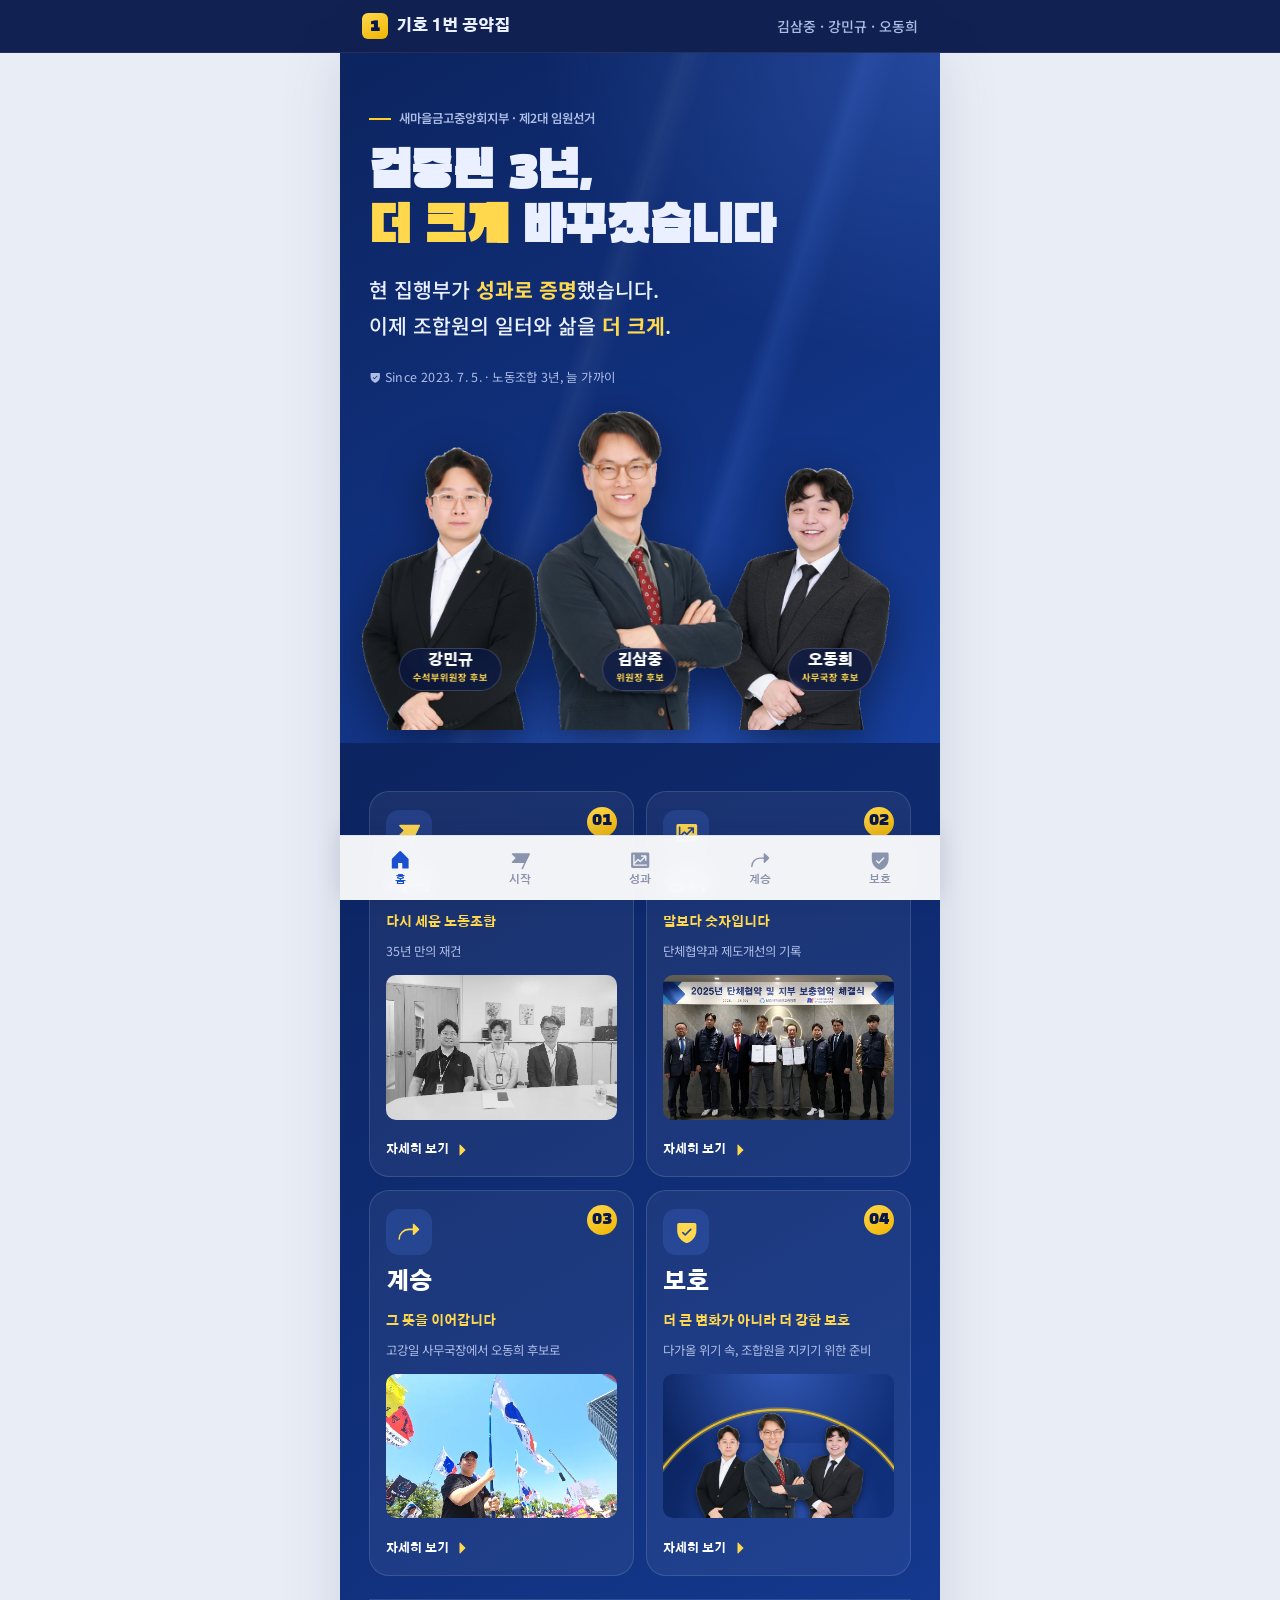
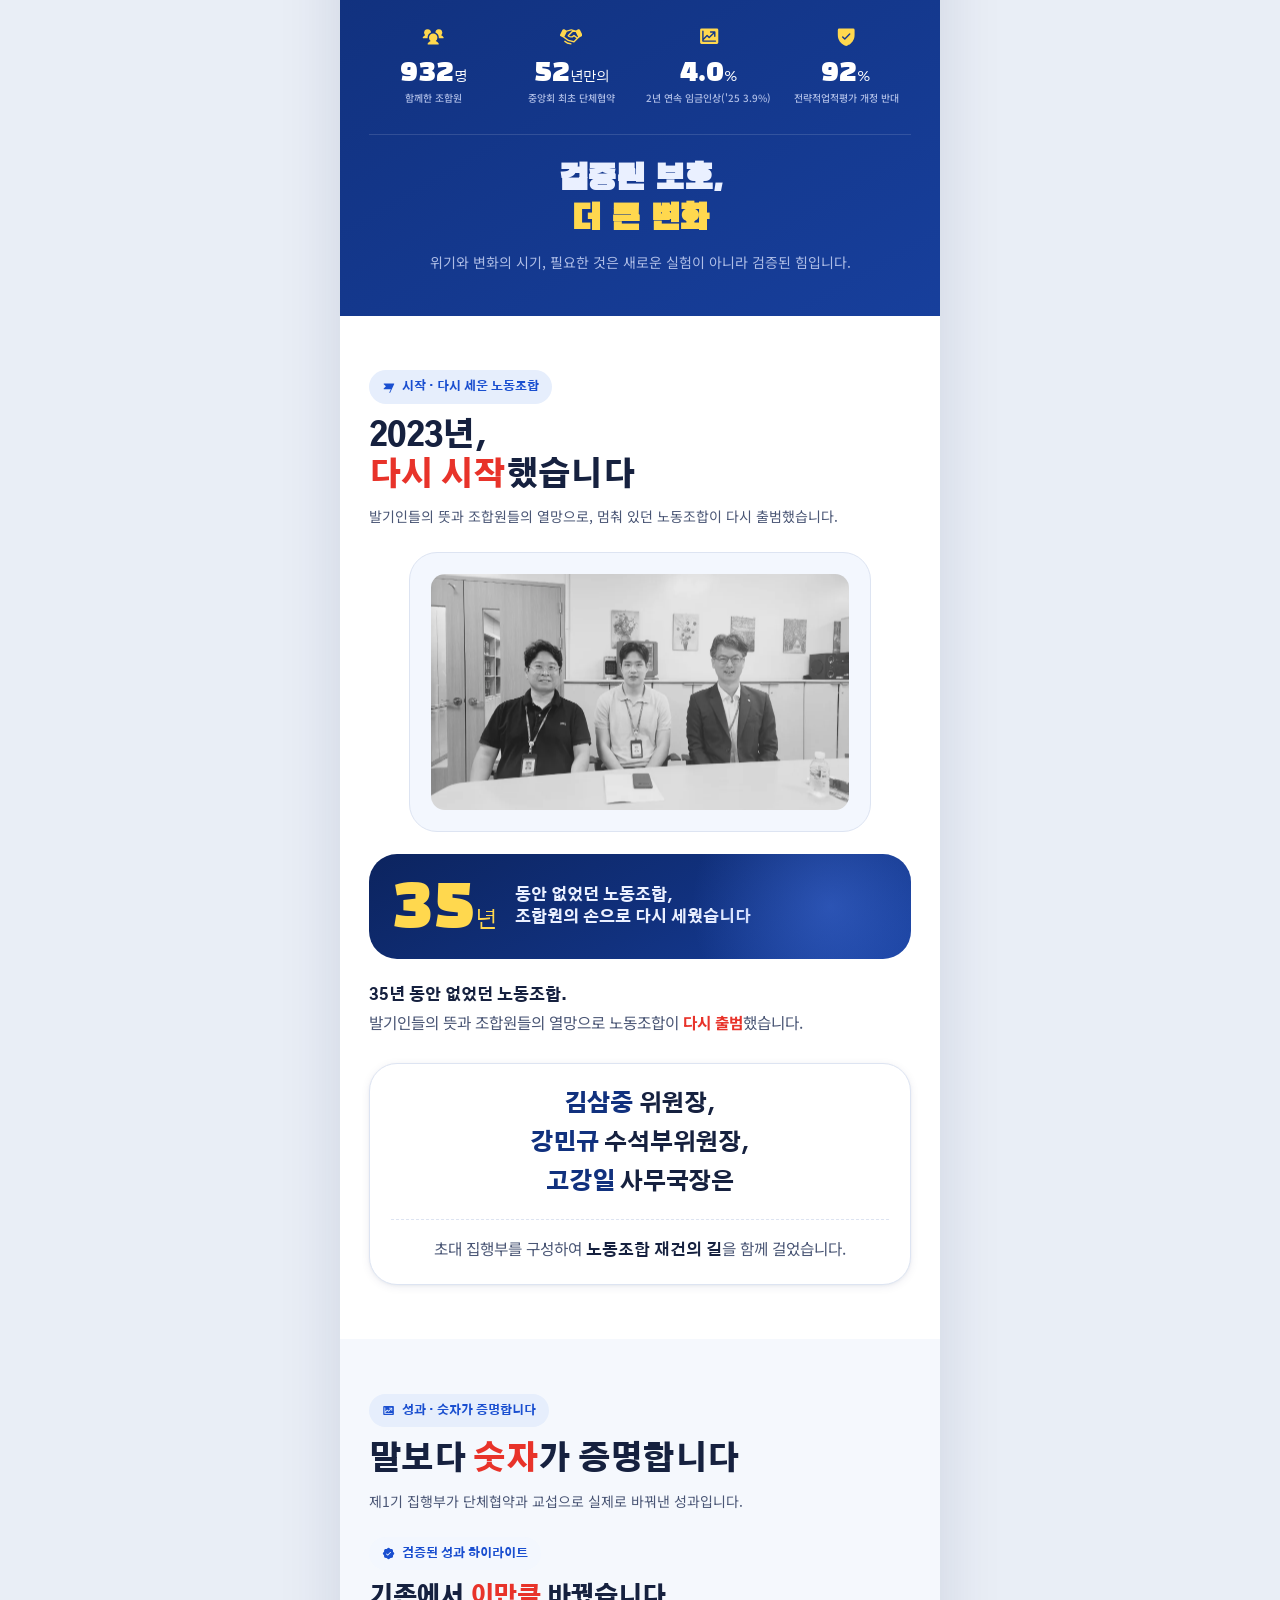
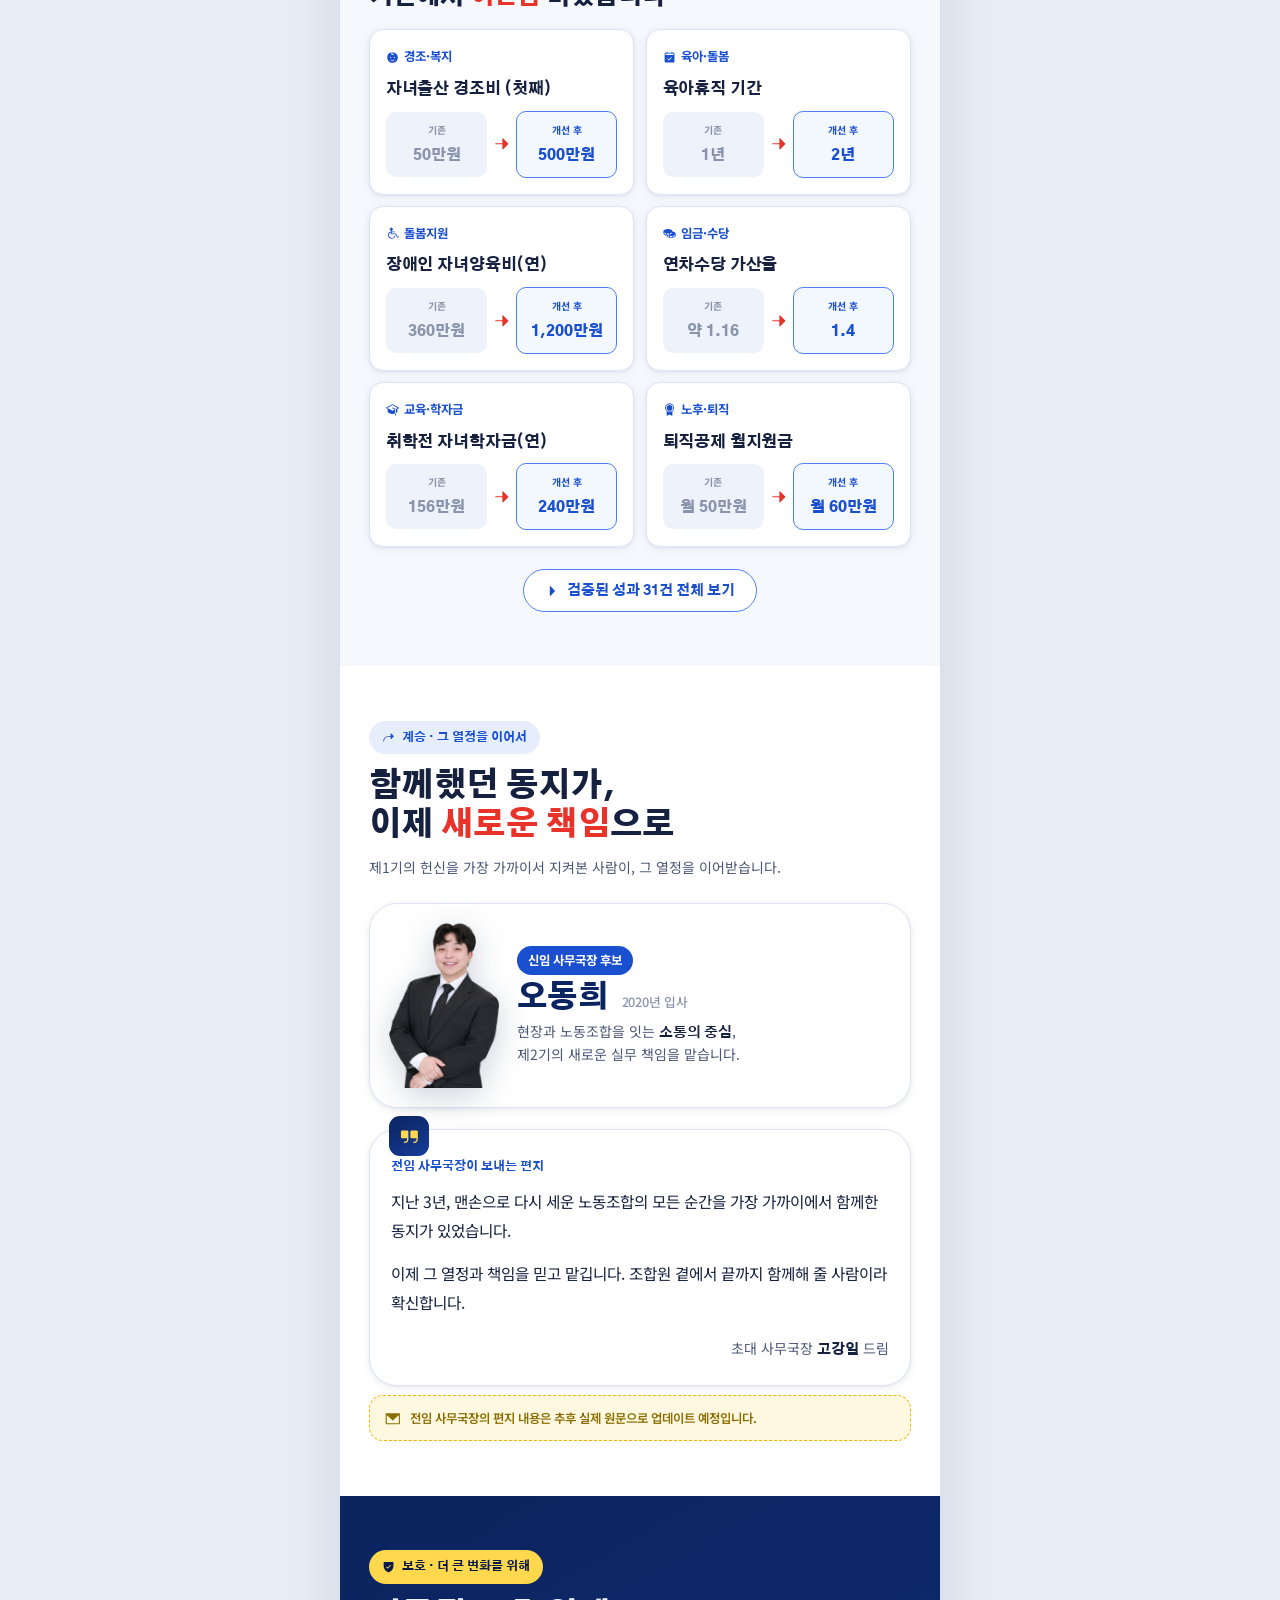
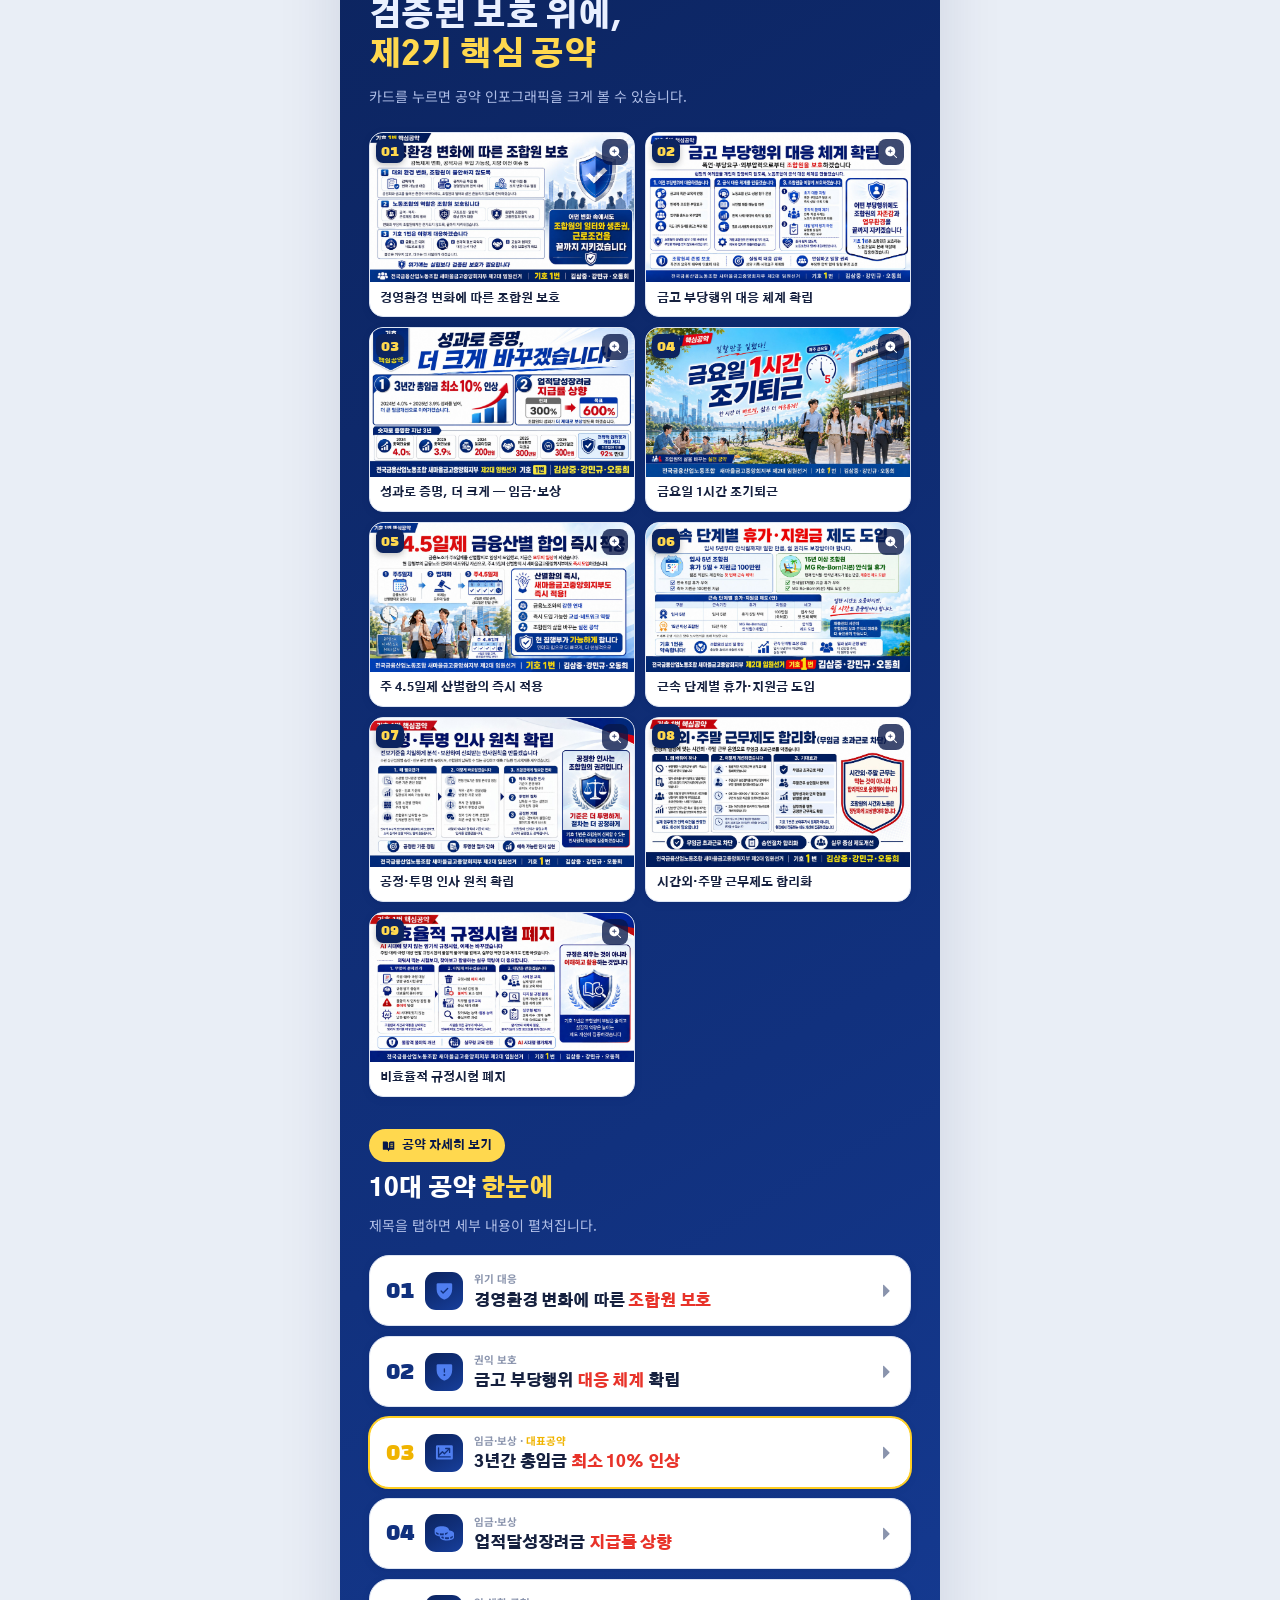
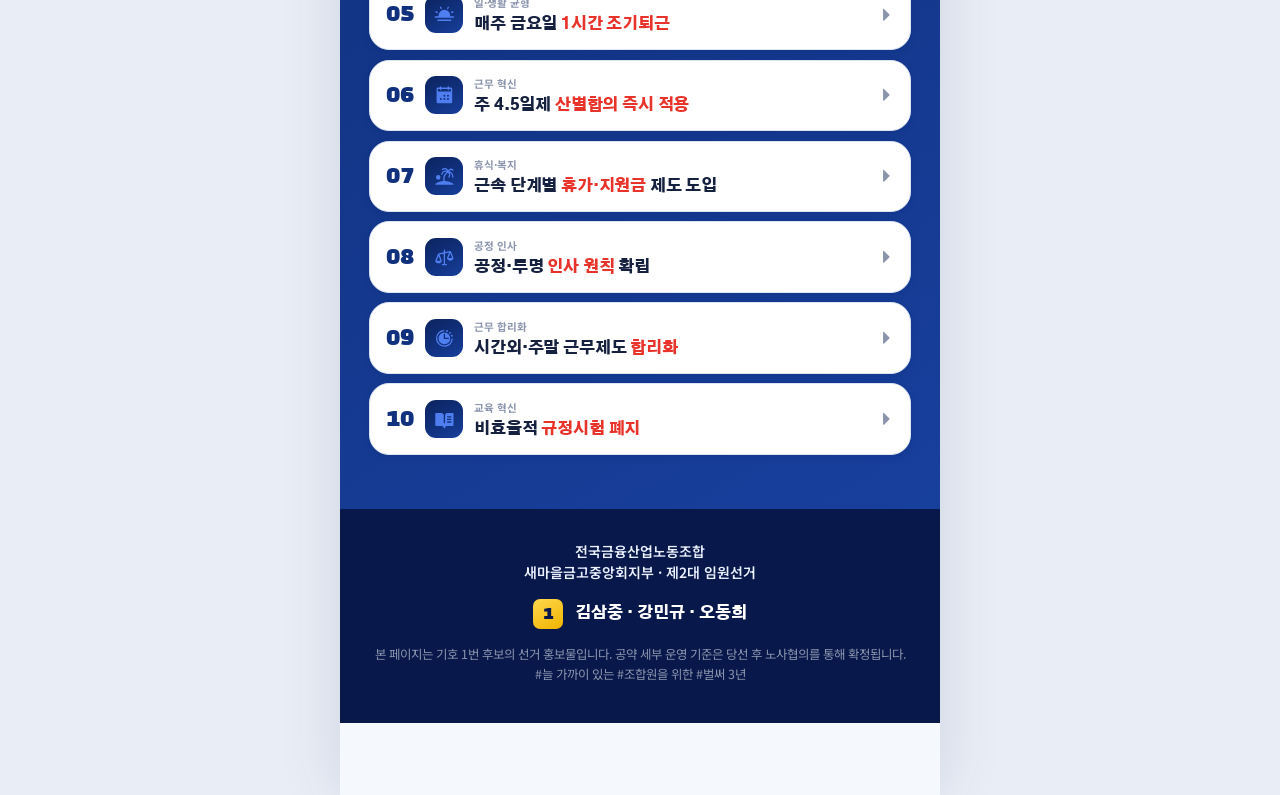
==== index.html @ ac3325fa "기호 1번 온라인 공약집 초기 배포 - 정적 단일 페이지 공약집 (HTML/CSS/Vanilla JS) - 홈/시작/성과/계승/보호 섹션 + 공약 갤러리·아코디언 - 내부 작업 자" ====
<!DOCTYPE html>
<html lang="ko">
<head>
<meta charset="UTF-8">
<meta name="viewport" content="width=device-width, initial-scale=1.0, viewport-fit=cover">
<title>기호 1번 공약집 · 김삼중·강민규·오동희</title>
<meta name="description" content="검증된 3년, 더 크게 바꾸겠습니다 — 전국금융산업노동조합 새마을금고중앙회지부 제2대 임원선거 기호 1번 온라인 공약집.">
<meta property="og:title" content="기호 1번 김삼중·강민규·오동희 | 검증된 3년, 더 크게">
<meta property="og:description" content="다시 세운 노동조합, 숫자로 증명한 3년, 그리고 더 큰 변화. 제2기 핵심 공약을 확인하세요.">
<meta property="og:type" content="website">
<link rel="preconnect" href="https://fonts.googleapis.com">
<link rel="preconnect" href="https://fonts.gstatic.com" crossorigin>
<link href="https://fonts.googleapis.com/css2?family=Black+Han+Sans&family=Gothic+A1:wght@500;700;800;900&family=Noto+Sans+KR:wght@400;500;700&display=swap" rel="stylesheet">
<link rel="stylesheet" href="styles/tokens.css">
<link rel="stylesheet" href="styles/pledgebook.css">
<link rel="stylesheet" href="styles/icons.css">
<!-- 오프라인 번들용: JS 문자열로 주입되는 인포그래픽 9장을 끌어올림 -->
<meta name="ext-resource-dependency" content="assets/infographics/pledge-1.jpg" data-resource-id="pledge1" />
<meta name="ext-resource-dependency" content="assets/infographics/pledge-2.jpg" data-resource-id="pledge2" />
<meta name="ext-resource-dependency" content="assets/infographics/pledge-3.jpg" data-resource-id="pledge3" />
<meta name="ext-resource-dependency" content="assets/infographics/pledge-4.jpg" data-resource-id="pledge4" />
<meta name="ext-resource-dependency" content="assets/infographics/pledge-5.jpg" data-resource-id="pledge5" />
<meta name="ext-resource-dependency" content="assets/infographics/pledge-6.jpg" data-resource-id="pledge6" />
<meta name="ext-resource-dependency" content="assets/infographics/pledge-7.jpg" data-resource-id="pledge7" />
<meta name="ext-resource-dependency" content="assets/infographics/pledge-8.jpg" data-resource-id="pledge8" />
<meta name="ext-resource-dependency" content="assets/infographics/pledge-9.jpg" data-resource-id="pledge9" />
<template id="__bundler_thumbnail" data-bg-color="#0c245f">
  <svg viewBox="0 0 1200 800" xmlns="http://www.w3.org/2000/svg">
    <rect width="1200" height="800" fill="#0c245f"/>
    <rect x="470" y="250" width="260" height="260" rx="40" fill="#ffd84e"/>
    <text x="600" y="470" font-family="sans-serif" font-size="220" font-weight="900" fill="#0c245f" text-anchor="middle">1</text>
    <text x="600" y="620" font-family="sans-serif" font-size="64" font-weight="900" fill="#ffffff" text-anchor="middle">기호 1번 공약집</text>
  </svg>
</template>
</head>
<body>

<!-- ===================== TOP BAR ===================== -->
<header class="topbar">
  <div class="topbar__inner">
    <div class="topbar__mark"><span class="topbar__num">1</span><span>기호 1번 공약집</span></div>
    <div class="topbar__names">김삼중 · 강민규 · 오동희</div>
  </div>
</header>

<main class="app">

  <!-- ===================== HOME · HERO ===================== -->
  <section class="hero" id="home" data-screen-label="홈">
    <div class="hero__bg" aria-hidden="true"></div>
    <div class="hero__in">
      <div class="hero__eyebrow">새마을금고중앙회지부 · 제2대 임원선거</div>
      <h1 class="hero__title">검증된 3년,<br><span class="hl">더 크게</span> 바꾸겠습니다</h1>
      <p class="hero__sub">현 집행부가 <b>성과로 증명</b>했습니다.<br>이제 조합원의 일터와 삶을 <b>더 크게</b>.</p>
      <div class="hero__since"><i class="ic ic-shield-check"></i> Since 2023. 7. 5. · 노동조합 3년, 늘 가까이</div>
      <div class="hero__trio">
        <span class="hero__trioground" aria-hidden="true"></span>
        <figure class="p-side p-left">
          <figcaption><span class="htag"><b>강민규</b><span>수석부위원장 후보</span></span></figcaption>
          <img src="assets/cand-kang.png" alt="수석부위원장 후보 강민규" loading="eager">
        </figure>
        <figure class="p-lead">
          <figcaption><span class="htag"><b>김삼중</b><span>위원장 후보</span></span></figcaption>
          <img src="assets/cand-kim.png" alt="위원장 후보 김삼중" loading="eager">
        </figure>
        <figure class="p-side p-right">
          <figcaption><span class="htag"><b>오동희</b><span>사무국장 후보</span></span></figcaption>
          <img src="assets/cand-oh.png" alt="사무국장 후보 오동희" loading="eager">
        </figure>
      </div>
    </div>
  </section>

  <!-- ===================== HOME · HUB (4 nav cards) ===================== -->
  <section class="hub" aria-label="섹션 바로가기">
    <div class="hub__grid">
      <button class="navcard" data-goto="start">
        <span class="navcard__no">01</span>
        <span class="navcard__ic"><i class="ic ic-flag-banner"></i></span>
        <span class="navcard__title">시작</span>
        <span class="navcard__sub">다시 세운 노동조합</span>
        <span class="navcard__desc">35년 만의 재건</span>
        <span class="navcard__slot"><img src="assets/card-start.webp" alt="시작 — 다시 세운 노동조합" loading="lazy"></span>
        <span class="navcard__go">자세히 보기 <i class="ic ic-caret-right"></i></span>
      </button>

      <button class="navcard" data-goto="record">
        <span class="navcard__no">02</span>
        <span class="navcard__ic"><i class="ic ic-chart-line-up"></i></span>
        <span class="navcard__title">성과</span>
        <span class="navcard__sub">말보다 숫자입니다</span>
        <span class="navcard__desc">단체협약과 제도개선의 기록</span>
        <span class="navcard__slot"><img src="assets/card-record.webp" alt="성과 — 숫자가 증명합니다" loading="lazy"></span>
        <span class="navcard__go">자세히 보기 <i class="ic ic-caret-right"></i></span>
      </button>

      <button class="navcard" data-goto="succession">
        <span class="navcard__no">03</span>
        <span class="navcard__ic"><i class="ic ic-arrow-bend-up-right"></i></span>
        <span class="navcard__title">계승</span>
        <span class="navcard__sub">그 뜻을 이어갑니다</span>
        <span class="navcard__desc">고강일 사무국장에서 오동희 후보로</span>
        <span class="navcard__slot"><img src="assets/card-succession.webp" alt="계승 — 그 뜻을 이어갑니다" loading="lazy"></span>
        <span class="navcard__go">자세히 보기 <i class="ic ic-caret-right"></i></span>
      </button>

      <button class="navcard" data-goto="pledges">
        <span class="navcard__no">04</span>
        <span class="navcard__ic"><i class="ic ic-shield-check"></i></span>
        <span class="navcard__title">보호</span>
        <span class="navcard__sub">더 큰 변화가 아니라 더 강한 보호</span>
        <span class="navcard__desc">다가올 위기 속, 조합원을 지키기 위한 준비</span>
        <span class="navcard__slot"><img src="assets/card-protect.png" alt="집행부 3인이 조합원을 보호하는 이미지" loading="lazy"></span>
        <span class="navcard__go">자세히 보기 <i class="ic ic-caret-right"></i></span>
      </button>
    </div>

    <div class="hub__stats" id="hub-stats"></div>

    <div class="hubclose">
      <h2>검증된 보호,<br><span class="gold">더 큰 변화</span></h2>
      <p>위기와 변화의 시기, 필요한 것은 새로운 실험이 아니라 검증된 힘입니다.</p>
    </div>
  </section>

  <!-- ===================== 시작 — 다시 세운 노동조합 ===================== -->
  <section class="sec sec--tint" id="start" data-screen-label="시작">
    <div class="sec__head">
      <span class="kicker"><i class="ic ic-flag-banner"></i>시작 · 다시 세운 노동조합</span>
      <h2 class="sec__title">2023년,<br><span class="red">다시 시작</span>했습니다</h2>
      <p class="sec__lead">발기인들의 뜻과 조합원들의 열망으로, 멈춰 있던 노동조합이 다시 출범했습니다.</p>
    </div>

    <figure class="story__hero">
      <img src="assets/story-start.webp" alt="노동조합 재건 / 출범 사진">
    </figure>

    <div class="story__stat">
      <div class="big">35<small>년</small></div>
      <div class="lbl">동안 없었던 노동조합,<br>조합원의 손으로 다시 세웠습니다</div>
    </div>

    <p class="story__body">
      <strong>35년 동안 없었던 노동조합.</strong><br>
      발기인들의 뜻과 조합원들의 열망으로 노동조합이 <span class="red">다시 출범</span>했습니다.
    </p>

    <div class="founders founders--text">
      <p class="founders__names"><b>김삼중</b> 위원장,<br><b>강민규</b> 수석부위원장,<br><b>고강일</b> 사무국장은</p>
      <p class="founders__note">초대 집행부를 구성하여 <b>노동조합 재건의 길</b>을 함께 걸었습니다.</p>
    </div>
  </section>

  <!-- ===================== 성과 — 숫자가 증명합니다 ===================== -->
  <section class="sec" id="record" data-screen-label="성과">
    <div class="sec__head">
      <span class="kicker"><i class="ic ic-chart-line-up"></i>성과 · 숫자가 증명합니다</span>
      <h2 class="sec__title">말보다 <span class="red">숫자</span>가 증명합니다</h2>
      <p class="sec__lead">제1기 집행부가 단체협약과 교섭으로 실제로 바꿔낸 성과입니다.</p>
    </div>

    <div class="sec__sub reveal" style="margin-top:.4rem">
      <span class="kicker kicker--plain"><i class="ic ic-seal-check"></i>검증된 성과 하이라이트</span>
      <h3 class="sub__title">기존에서 <span class="red">이만큼</span> 바꿨습니다</h3>
    </div>
    <div class="ba-grid reveal" id="highlights"></div>

    <div class="achv-more reveal">
      <button class="achv-toggle" id="achv-toggle" aria-expanded="false">
        <i class="ic ic-caret-right"></i><span class="label">검증된 성과 31건 전체 보기</span>
      </button>
      <div class="achv-list" id="achv-list" hidden></div>
    </div>
  </section>

  <!-- ===================== 계승 — 그 열정을 이어서 ===================== -->
  <section class="sec sec--tint" id="succession" data-screen-label="계승">
    <div class="sec__head">
      <span class="kicker"><i class="ic ic-arrow-bend-up-right"></i>계승 · 그 열정을 이어서</span>
      <h2 class="sec__title">함께했던 동지가,<br>이제 <span class="red">새로운 책임</span>으로</h2>
      <p class="sec__lead">제1기의 헌신을 가장 가까이서 지켜본 사람이, 그 열정을 이어받습니다.</p>
    </div>

    <div class="succ__lead">
      <div class="succ__photo"><img src="assets/cand-oh.png" alt="신임 사무국장 후보 오동희"></div>
      <div class="succ__meta">
        <span class="role">신임 사무국장 후보</span>
        <div class="name">오동희 <small>2020년 입사</small></div>
        <p class="tag">현장과 노동조합을 잇는 <b>소통의 중심</b>,<br>제2기의 새로운 실무 책임을 맡습니다.</p>
      </div>
    </div>

    <div class="letter">
      <span class="letter__quote"><i class="ic ic-quotes"></i></span>
      <div class="letter__from">전임 사무국장이 보내는 편지</div>
      <div class="letter__body" id="letter-body">
        <p>지난 3년, 맨손으로 다시 세운 노동조합의 모든 순간을 가장 가까이에서 함께한 동지가 있었습니다.</p>
        <p>이제 그 열정과 책임을 믿고 맡깁니다. 조합원 곁에서 끝까지 함께해 줄 사람이라 확신합니다.</p>
      </div>
      <div class="letter__sign">초대 사무국장 <b>고강일</b> 드림</div>
    </div>

    <div class="draft-note"><i class="ic ic-envelope-simple"></i>전임 사무국장의 편지 내용은 추후 실제 원문으로 업데이트 예정입니다.</div>
  </section>

  <!-- ===================== 보호 — 더 큰 변화를 위해 (제2기 핵심 공약) ===================== -->
  <section class="sec sec--navy" id="pledges" data-screen-label="보호">
    <div class="sec__head">
      <span class="kicker"><i class="ic ic-shield-check"></i>보호 · 더 큰 변화를 위해</span>
      <h2 class="sec__title">검증된 보호 위에,<br><span class="red">제2기 핵심 공약</span></h2>
      <p class="sec__lead">카드를 누르면 공약 인포그래픽을 크게 볼 수 있습니다.</p>
    </div>

    <div class="gallery-grid" id="gallery-grid"></div>

    <div class="sec__sub reveal" style="margin-top:2rem">
      <span class="kicker kicker--plain"><i class="ic ic-book-open-text"></i>공약 자세히 보기</span>
      <h3 class="sub__title" style="color:#fff">10대 공약 <span style="color:var(--gold-400)">한눈에</span></h3>
      <p class="sec__lead">제목을 탭하면 세부 내용이 펼쳐집니다.</p>
    </div>
    <div class="pledge-list" id="pledge-list"></div>
  </section>

  <!-- ===================== FOOTER ===================== -->
  <footer class="foot">
    <div class="foot__org">전국금융산업노동조합<br>새마을금고중앙회지부 · 제2대 임원선거</div>
    <div class="foot__id"><span class="num">1</span><span class="nm">김삼중 · 강민규 · 오동희</span></div>
    <p class="foot__note">본 페이지는 기호 1번 후보의 선거 홍보물입니다. 공약 세부 운영 기준은 당선 후 노사협의를 통해 확정됩니다.<br>#늘 가까이 있는 #조합원을 위한 #벌써 3년</p>
  </footer>

</main>

<!-- ===================== BOTTOM NAV ===================== -->
<nav class="bnav">
  <button class="bnav__btn active" data-sec="home"><i class="ic ic-house"></i><span>홈</span></button>
  <button class="bnav__btn" data-sec="start"><i class="ic ic-flag-banner"></i><span>시작</span></button>
  <button class="bnav__btn" data-sec="record"><i class="ic ic-chart-line-up"></i><span>성과</span></button>
  <button class="bnav__btn" data-sec="succession"><i class="ic ic-arrow-bend-up-right"></i><span>계승</span></button>
  <button class="bnav__btn" data-sec="pledges"><i class="ic ic-shield-check"></i><span>보호</span></button>
</nav>

<!-- ===================== LIGHTBOX ===================== -->
<div class="lb" id="lightbox" aria-hidden="true">
  <div class="lb__bar">
    <span class="lb__count"><span id="lb-cur">1</span> / <span id="lb-total">9</span></span>
    <button class="lb__close" aria-label="닫기"><i class="ic ic-x"></i></button>
  </div>
  <div class="lb__stage">
    <button class="lb__nav lb__prev" aria-label="이전"><i class="ic ic-caret-left"></i></button>
    <img id="lb-img" class="lb__img" alt="공약 인포그래픽">
    <button class="lb__nav lb__next" aria-label="다음"><i class="ic ic-caret-right"></i></button>
  </div>
  <div class="lb__cap" id="lb-cap"></div>
</div>

<script src="data/icons.js"></script>
<script src="data/content.js"></script>
</body>
</html>
---- styles/tokens.css ----
/* =====================================================================
   기호 1번 온라인 공약집 — 디자인 토큰
   전국금융산업노동조합 새마을금고중앙회지부 제2대 임원선거
   기존 공보물의 캠페인 비주얼 언어를 코드화한 토큰 세트
   ===================================================================== */

:root {
  /* ---- Color: Navy (신뢰/안정, hero·footer·헤더 배경) ---- */
  --navy-900: #08184a;
  --navy-800: #0c245f;
  --navy-700: #11317e;
  --navy-600: #173f9c;

  /* ---- Color: Blue (primary, 아이콘·번호배지·액션) ---- */
  --blue-600: #1a4fd0;
  --blue-500: #2563eb;
  --blue-400: #4f7ef0;
  --blue-100: #e6eefc;
  --blue-50:  #f3f7fe;

  /* ---- Color: Red (강조 키워드·핵심 숫자) ---- */
  --red-600: #d62318;
  --red-500: #e8332a;
  --red-100: #fde7e5;

  /* ---- Color: Gold (기호 1번·후보명, 네이비 위에서) ---- */
  --gold-500: #ffce21;
  --gold-400: #ffd84e;
  --gold-600: #f0b400;

  /* ---- Neutrals ---- */
  --ink:      #16213f;   /* 본문 기본 */
  --ink-soft: #4a5675;   /* 보조 본문 */
  --ink-mute: #8a94ad;   /* 캡션 */
  --line:     #dde4f2;   /* 카드 보더 */
  --line-soft:#eef2fa;
  --paper:    #f5f8fd;   /* 페이지 배경 */
  --white:    #ffffff;

  /* on-dark variants */
  --on-navy:        #eaf0ff;
  --on-navy-soft:   #aebde6;

  /* ---- Type families ---- */
  --font-display: 'Black Han Sans', 'Gothic A1', sans-serif;  /* 초강조 헤드라인 */
  --font-head:    'Gothic A1', 'Noto Sans KR', sans-serif;    /* 섹션 타이틀 (900/800) */
  --font-body:    'Noto Sans KR', sans-serif;                 /* 본문 */

  /* ---- Type scale (fluid) ---- */
  --t-hero:   clamp(2.6rem, 7.5vw, 5.2rem);
  --t-h1:     clamp(2rem, 5vw, 3.4rem);
  --t-h2:     clamp(1.5rem, 3.4vw, 2.4rem);
  --t-h3:     clamp(1.15rem, 2vw, 1.5rem);
  --t-lead:   clamp(1.05rem, 1.6vw, 1.3rem);
  --t-body:   clamp(0.98rem, 1.2vw, 1.08rem);
  --t-sm:     0.875rem;
  --t-xs:     0.78rem;

  /* ---- Radius ---- */
  --r-sm: 8px;
  --r-md: 14px;
  --r-lg: 20px;
  --r-xl: 28px;
  --r-pill: 999px;

  /* ---- Shadow / elevation ---- */
  --sh-card:  0 2px 10px rgba(16, 34, 80, 0.07), 0 1px 3px rgba(16, 34, 80, 0.05);
  --sh-raise: 0 12px 32px rgba(13, 36, 95, 0.14), 0 4px 10px rgba(13, 36, 95, 0.08);
  --sh-navy:  0 18px 44px rgba(8, 24, 74, 0.34);
  --sh-inset: inset 0 0 0 1px var(--line);

  /* ---- Spacing rhythm ---- */
  --gap: clamp(1rem, 2.4vw, 1.6rem);
  --section-pad: clamp(3.5rem, 8vw, 7rem);
  --maxw: 1120px;

  /* ---- Brand gradients ---- */
  --grad-navy: linear-gradient(150deg, #0c245f 0%, #11317e 55%, #173f9c 100%);
  --grad-blue-badge: linear-gradient(160deg, #2a63e8 0%, #143fa8 100%);
  --grad-gold: linear-gradient(150deg, #ffd84e, #f0b400);
}

/* =====================================================================
   Semantic base
   ===================================================================== */
* { box-sizing: border-box; }
html { -webkit-text-size-adjust: 100%; scroll-behavior: smooth; }
body {
  margin: 0;
  font-family: var(--font-body);
  font-size: var(--t-body);
  line-height: 1.72;
  color: var(--ink);
  background: var(--paper);
  word-break: keep-all;       /* 한글 단어 단위 줄바꿈 */
  -webkit-font-smoothing: antialiased;
  text-rendering: optimizeLegibility;
}

h1, h2, h3, h4 { font-family: var(--font-head); margin: 0; line-height: 1.2; font-weight: 900; letter-spacing: -0.01em; }
p { margin: 0; }
a { color: inherit; text-decoration: none; }
img { display: block; max-width: 100%; }

.display { font-family: var(--font-display); font-weight: 400; line-height: 1.08; letter-spacing: -0.01em; }

/* 강조 토큰 — 기존 공보물의 키워드 강조 방식 */
.em-red   { color: var(--red-500); }
.em-blue  { color: var(--blue-600); }
.em-gold  { color: var(--gold-600); }
.em-under { background: linear-gradient(transparent 62%, var(--gold-400) 62%); padding: 0 .04em; }

/* 레이아웃 유틸 */
.wrap { width: 100%; max-width: var(--maxw); margin-inline: auto; padding-inline: clamp(1.1rem, 4vw, 2rem); }
.center { text-align: center; }
.stack { display: flex; flex-direction: column; }
---- styles/pledgebook.css ----
/* =====================================================================
   기호 1번 온라인 공약집 — 컴포넌트 (모바일 앱형 단일 컬럼)
   ===================================================================== */

:root { --col: 600px; --bnav-h: 64px; }

body { background: #e9eef6; }

/* 앱 컬럼 — 모바일 풀폭, 데스크톱 중앙 카드 */
.app {
  width: 100%; max-width: var(--col);
  margin-inline: auto;
  background: var(--paper);
  min-height: 100vh;
  padding-bottom: calc(var(--bnav-h) + env(safe-area-inset-bottom, 0px) + 8px);
  box-shadow: 0 0 60px rgba(8,24,74,.12);
  overflow: clip;
}

/* ---------------------------------------------------------------------
   Top bar
   --------------------------------------------------------------------- */
.topbar {
  position: sticky; top: 0; z-index: 40;
  background: rgba(8,24,74,.96); backdrop-filter: blur(8px);
  color: var(--on-navy); border-bottom: 1px solid rgba(255,255,255,.08);
}
.topbar__inner {
  max-width: var(--col); margin-inline: auto;
  height: 52px; display: flex; align-items: center; gap: .8rem;
  padding-inline: clamp(1rem, 5vw, 1.4rem);
}
.topbar__mark { display: flex; align-items: center; gap: .5rem; font-family: var(--font-head); font-weight: 900; font-size: .98rem; }
.topbar__num { display: grid; place-items: center; width: 26px; height: 26px; border-radius: 6px; background: var(--grad-gold); color: var(--navy-900); font-family: var(--font-display); font-size: 1rem; line-height: 1; }
.topbar__names { margin-left: auto; font-size: var(--t-sm); color: var(--on-navy-soft); font-weight: 500; }

/* ---------------------------------------------------------------------
   Hero
   --------------------------------------------------------------------- */
.hero { position: relative; overflow: hidden; background: var(--grad-navy); color: var(--on-navy); padding: clamp(2.2rem,7vw,3rem) clamp(1.3rem,5vw,1.8rem) clamp(2.4rem,7vw,3.2rem); }
.hero__bg { position: absolute; inset: 0; pointer-events: none;
  background:
    radial-gradient(120% 80% at 100% 0%, rgba(79,126,240,.34), transparent 55%),
    linear-gradient(108deg, transparent 40%, rgba(255,255,255,.05) 42%, transparent 45%),
    linear-gradient(108deg, transparent 62%, rgba(79,126,240,.16) 64%, transparent 68%); }
.hero__in { position: relative; }
.hero__eyebrow { display: inline-flex; align-items: center; gap: .5rem; font-size: var(--t-xs); font-weight: 600; color: var(--on-navy-soft); margin-bottom: 1rem; }
.hero__eyebrow::before { content: ""; width: 22px; height: 2px; background: var(--gold-500); }
.hero__ballot { display: inline-flex; align-items: center; gap: .7rem; margin-bottom: 1.1rem; }
.hero__ballot .num { display: grid; place-items: center; width: 60px; height: 60px; border-radius: 15px; background: var(--grad-gold); color: var(--navy-900); font-family: var(--font-display); font-size: 2.6rem; line-height: 1; box-shadow: 0 8px 20px rgba(240,180,0,.4), inset 0 -3px 0 rgba(0,0,0,.12); }
.hero__ballot .lab b { display: block; font-family: var(--font-head); font-weight: 900; font-size: 1.5rem; color: var(--gold-400); }
.hero__ballot .lab span { font-size: var(--t-xs); color: var(--on-navy-soft); font-weight: 600; }
.hero__title { font-family: var(--font-display); font-size: clamp(2.4rem,9vw,3.2rem); line-height: 1.08; letter-spacing: -.02em; margin-bottom: 1rem; }
.hero__title .hl { color: var(--gold-400); }
.hero__sub { font-size: var(--t-lead); color: var(--on-navy); font-weight: 500; margin-bottom: 1.5rem; }
.hero__sub b { color: var(--gold-400); font-weight: 700; }
.hero__names { display: flex; flex-wrap: wrap; align-items: baseline; gap: .4rem .7rem; padding: 1rem 0; border-top: 1px solid rgba(255,255,255,.14); border-bottom: 1px solid rgba(255,255,255,.14); }
.hero__names .role { font-size: var(--t-xs); color: var(--on-navy-soft); font-weight: 600; }
.hero__names .nm { font-family: var(--font-head); font-weight: 900; font-size: 1.4rem; color: #fff; }
.hero__names .nm + .nm::before { content: "·"; margin-right: .55rem; color: var(--on-navy-soft); }
.hero__cta { display: flex; flex-direction: column; gap: .65rem; margin-top: 1.4rem; }
.hero__since { margin-top: 1.1rem; font-size: var(--t-xs); color: var(--on-navy-soft); letter-spacing: .03em; }

/* hero 3-person photo row — 강민규 · 김삼중(center) · 오동희 */
.hero__trio { position: relative; display: grid; grid-template-columns: 1fr 1.18fr 1fr; align-items: end; gap: 0; margin: 1.4rem -.4rem -2.4rem; }
.hero__trio figure { position: relative; margin: 0; text-align: center; }
.hero__trio img { width: 100%; display: block; filter: drop-shadow(0 12px 22px rgba(0,0,0,.4)); }
.hero__trio .p-side { z-index: 1; }
.hero__trio .p-lead { z-index: 2; margin-bottom: 0; }
.hero__trio .p-side img { width: 116%; }
.hero__trio .p-left img { margin-right: -16%; }
.hero__trio .p-right img { margin-left: -16%; }
.hero__trio figcaption { position: absolute; left: 50%; bottom: 2.4rem; transform: translateX(-50%); white-space: nowrap; z-index: 5; }
.htag { display: inline-flex; flex-direction: column; align-items: center; gap: 1px; background: rgba(8,24,74,.66); border: 1px solid rgba(255,255,255,.18); backdrop-filter: blur(4px); border-radius: var(--r-pill); padding: .3rem .8rem; }
.htag b { font-family: var(--font-head); font-weight: 900; font-size: .95rem; color: #fff; line-height: 1; }
.htag span { font-size: .58rem; color: var(--gold-400); font-weight: 700; }
.hero__trio .p-lead .htag b { color: #fff; }
.hero__trioground { position: absolute; left: 0; right: 0; bottom: -2.4rem; height: 60%; background: radial-gradient(60% 80% at 50% 100%, rgba(79,126,240,.4), transparent 70%); pointer-events: none; }

/* team cards */
.team-grid { display: grid; gap: .7rem; }
.tcard { background: var(--white); border: 1px solid var(--line); border-radius: var(--r-lg); padding: 1.1rem 1.2rem; box-shadow: var(--sh-card); display: flex; flex-direction: column; gap: .35rem; border-left: 4px solid var(--blue-500); }
.tcard--lead { border-left-color: var(--gold-500); background: linear-gradient(180deg, var(--blue-50), var(--white)); }
.tcard__role { font-size: var(--t-xs); font-weight: 700; color: var(--blue-600); }
.tcard--lead .tcard__role { color: var(--gold-600); }
.tcard__name { font-family: var(--font-head); font-weight: 900; font-size: 1.5rem; color: var(--navy-800); letter-spacing: -.01em; display: flex; align-items: baseline; gap: .5rem; }
.tcard__name small { font-family: var(--font-body); font-weight: 500; font-size: .72rem; color: var(--ink-mute); }
.tcard__tag { font-size: var(--t-sm); color: var(--ink-soft); line-height: 1.5; margin-top: .2rem; }
.tcard__tag b { font-family: var(--font-head); font-weight: 800; color: var(--ink); }

/* Buttons */
.btn { display: inline-flex; align-items: center; justify-content: center; gap: .55rem; font-family: var(--font-head); font-weight: 800; font-size: 1.02rem; padding: .95rem 1.3rem; border-radius: var(--r-md); border: none; cursor: pointer; transition: transform .12s ease, box-shadow .15s ease, background .15s; }
.btn .ic { font-size: 1.2em; }
.btn:active { transform: scale(.97); }
.btn--gold { background: var(--grad-gold); color: var(--navy-900); box-shadow: 0 6px 18px rgba(240,180,0,.32); }
.btn--gold:hover { box-shadow: 0 9px 24px rgba(240,180,0,.42); }
.btn--ghost { background: rgba(255,255,255,.08); color: #fff; border: 1.5px solid rgba(255,255,255,.28); }
.btn--ghost:hover { background: rgba(255,255,255,.16); }

/* ---------------------------------------------------------------------
   Section scaffold
   --------------------------------------------------------------------- */
.sec { padding: clamp(2.4rem,8vw,3.4rem) clamp(1.3rem,5vw,1.8rem); }
.sec--tint { background: var(--white); }
.sec--navy { background: var(--grad-navy); color: var(--on-navy); }
.sec__head { margin-bottom: 1.5rem; }
.kicker { display: inline-flex; align-items: center; gap: .45rem; font-family: var(--font-head); font-weight: 800; font-size: var(--t-xs); color: var(--blue-600); background: var(--blue-100); padding: .38rem .8rem; border-radius: var(--r-pill); margin-bottom: .8rem; }
.kicker .ic { font-size: 1.05em; }
.kicker--plain { background: var(--blue-50); }
.sec--navy .kicker { color: var(--navy-900); background: var(--gold-400); }
.sec__title { font-family: var(--font-head); font-weight: 900; font-size: clamp(1.5rem,6vw,2rem); letter-spacing: -.02em; line-height: 1.22; }
.sec__title .red { color: var(--red-500); }
.sec--navy .sec__title .red { color: var(--gold-400); }
.sec__lead { margin-top: .6rem; color: var(--ink-soft); font-size: var(--t-sm); }
.sec--navy .sec__lead { color: var(--on-navy-soft); }
.sec__sub { margin: 2.2rem 0 1.1rem; }
.sub__title { font-family: var(--font-head); font-weight: 900; font-size: clamp(1.2rem,4.5vw,1.5rem); letter-spacing: -.01em; }
.sub__title .red { color: var(--red-500); }

/* ---------------------------------------------------------------------
   Stat grid (count-up)
   --------------------------------------------------------------------- */
.statgrid { display: grid; grid-template-columns: repeat(2,1fr); gap: .7rem; }
.stat { background: var(--white); border: 1px solid var(--line); border-radius: var(--r-lg); padding: 1.2rem 1rem; text-align: center; box-shadow: var(--sh-card); }
.stat .ic { font-size: 1.7rem; color: var(--blue-600); }
.stat__num { font-family: var(--font-display); font-size: clamp(1.9rem,8vw,2.5rem); line-height: 1; margin: .5rem 0 .35rem; color: var(--navy-800); }
.stat__num small { font-size: .42em; font-family: var(--font-head); margin-left: 1px; }
.stat__lab { font-size: var(--t-xs); color: var(--ink-soft); font-weight: 500; line-height: 1.45; word-break: keep-all; }

/* ---------------------------------------------------------------------
   Before / After
   --------------------------------------------------------------------- */
.ba-grid { display: grid; grid-template-columns: repeat(2,1fr); gap: .7rem; }
@media (max-width: 380px) { .ba-grid { grid-template-columns: 1fr; } }
.ba { background: var(--white); border: 1px solid var(--line); border-radius: var(--r-md); padding: 1rem; box-shadow: var(--sh-card); display: flex; flex-direction: column; gap: .7rem; }
.ba__cat { display: inline-flex; align-items: center; gap: .35rem; font-size: var(--t-xs); font-weight: 700; color: var(--blue-600); }
.ba__cat .ic { font-size: 1.05em; }
.ba__title { font-family: var(--font-head); font-weight: 800; font-size: .98rem; letter-spacing: -.01em; line-height: 1.3; }
.ba__rows { display: grid; grid-template-columns: 1fr auto 1fr; align-items: center; gap: .35rem; margin-top: auto; }
.ba__from, .ba__to { border-radius: 10px; padding: .55rem .35rem; text-align: center; }
.ba__from { background: var(--line-soft); }
.ba__to { background: var(--blue-50); border: 1.5px solid var(--blue-400); }
.ba__cap { display: block; font-size: .62rem; font-weight: 700; margin-bottom: .2rem; }
.ba__from .ba__cap { color: var(--ink-mute); } .ba__to .ba__cap { color: var(--blue-600); }
.ba__val { font-family: var(--font-head); font-weight: 900; font-size: .95rem; line-height: 1.15; }
.ba__from .ba__val { color: var(--ink-mute); } .ba__to .ba__val { color: var(--blue-600); }
.ba__arrow { color: var(--red-500); font-size: 1.1rem; }

/* Achievements list */
.achv-more { margin-top: 1.4rem; text-align: center; }
.achv-toggle { display: inline-flex; align-items: center; gap: .5rem; cursor: pointer; font-family: var(--font-head); font-weight: 800; font-size: var(--t-sm); color: var(--blue-600); background: var(--white); border: 1.5px solid var(--blue-400); border-radius: var(--r-pill); padding: .7rem 1.3rem; }
.achv-toggle:hover { background: var(--blue-600); color: #fff; }
.achv-toggle .ic { transition: transform .25s; }
.achv-toggle[aria-expanded="true"] .ic { transform: rotate(90deg); }
.achv-list { margin-top: 1.2rem; display: grid; gap: .55rem; text-align: left; }
.achv-list[hidden] { display: none; }
.achv-item { display: grid; grid-template-columns: auto 1fr; gap: .7rem; align-items: start; background: var(--white); border: 1px solid var(--line); border-radius: var(--r-md); padding: .8rem .95rem; }
.achv-item .ic { color: var(--blue-600); font-size: 1.25rem; margin-top: .1rem; }
.achv-item h4 { font-family: var(--font-head); font-weight: 800; font-size: var(--t-sm); margin-bottom: .15rem; }
.achv-item p { font-size: var(--t-xs); color: var(--ink-soft); line-height: 1.5; }
.achv-item .chg { color: var(--red-500); font-weight: 700; }

/* ---------------------------------------------------------------------
   Infographic gallery
   --------------------------------------------------------------------- */
.gallery-grid { display: grid; grid-template-columns: repeat(2,1fr); gap: .65rem; }
.gcard { position: relative; display: block; border: none; padding: 0; cursor: pointer; background: var(--white); border: 1px solid var(--line); border-radius: var(--r-md); overflow: hidden; box-shadow: var(--sh-card); text-align: left; transition: transform .14s ease, box-shadow .18s ease; }
.gcard:hover { transform: translateY(-2px); box-shadow: var(--sh-raise); }
.gcard:active { transform: scale(.98); }
.gcard img { width: 100%; aspect-ratio: 16/9; object-fit: cover; object-position: top center; display: block; background: var(--blue-50); }
.gcard__no { position: absolute; top: 6px; left: 6px; display: grid; place-items: center; min-width: 24px; height: 24px; padding: 0 5px; border-radius: 7px; background: var(--navy-800); color: var(--gold-400); font-family: var(--font-display); font-size: .95rem; line-height: 1; box-shadow: 0 2px 6px rgba(0,0,0,.25); }
.gcard__zoom { position: absolute; top: 6px; right: 6px; display: grid; place-items: center; width: 26px; height: 26px; border-radius: 8px; background: rgba(8,24,74,.78); color: #fff; font-size: .9rem; }
.gcard__cap { display: block; padding: .55rem .65rem; font-family: var(--font-head); font-weight: 800; font-size: .78rem; line-height: 1.32; color: var(--ink); word-break: keep-all; }

/* ---------------------------------------------------------------------
   Pledge accordion
   --------------------------------------------------------------------- */
.pledge-list { display: grid; gap: .6rem; }
.pledge { background: var(--white); border: 1px solid var(--line); border-radius: var(--r-lg); overflow: hidden; box-shadow: var(--sh-card); color: var(--ink); }
.pledge--flag { border-color: var(--gold-500); box-shadow: 0 0 0 1px var(--gold-500), var(--sh-card); }
.pledge__head { width: 100%; display: grid; grid-template-columns: auto auto 1fr auto; align-items: center; gap: .7rem; padding: .9rem 1rem; background: none; border: none; cursor: pointer; text-align: left; font: inherit; }
.pledge__no { font-family: var(--font-display); font-size: 1.5rem; line-height: 1; color: var(--navy-700); }
.pledge--flag .pledge__no { color: var(--gold-600); }
.pledge__icbox { display: grid; place-items: center; width: 38px; height: 38px; border-radius: 11px; background: var(--grad-navy); color: var(--blue-400); }
.pledge__icbox .ic { font-size: 1.3rem; }
.pledge__head-tx { min-width: 0; }
.pledge__cat { display: block; font-size: .66rem; font-weight: 700; color: var(--ink-mute); margin-bottom: .12rem; }
.pledge__cat b { color: var(--gold-600); }
.pledge__title { display: block; font-family: var(--font-head); font-weight: 900; font-size: 1rem; letter-spacing: -.01em; line-height: 1.28; color: var(--ink); word-break: keep-all; }
.pledge__title em { font-style: normal; color: var(--red-500); }
.pledge__chev { color: var(--ink-mute); font-size: 1.1rem; transition: transform .28s ease; }
.pledge.open .pledge__chev { transform: rotate(90deg); }
.pledge__panel { display: grid; grid-template-rows: 0fr; transition: grid-template-rows .32s ease; }
.pledge.open .pledge__panel { grid-template-rows: 1fr; }
.pledge__panel-in { overflow: hidden; }
.pledge__panel-in > * { padding-inline: 1rem; }
.pledge__sub { color: var(--ink-soft); font-size: var(--t-sm); padding-top: .2rem; padding-bottom: .9rem; }
.pledge__points { display: grid; gap: .65rem; padding-bottom: 1rem; }
.point { display: grid; grid-template-columns: auto 1fr; gap: .7rem; align-items: start; }
.point__ic { display: grid; place-items: center; width: 32px; height: 32px; border-radius: 9px; background: var(--blue-100); color: var(--blue-600); flex: none; }
.point__ic .ic { font-size: 1.15rem; }
.point__tx b { display: block; font-family: var(--font-head); font-weight: 800; font-size: var(--t-sm); line-height: 1.4; color: var(--ink); }
.point__tx > span { color: var(--ink-soft); font-size: var(--t-xs); }
.point__tx em { font-style: normal; color: var(--red-500); font-weight: 700; }
.metric { display: inline-flex; align-items: baseline; gap: .3rem; }
.metric .from { color: var(--ink-mute); text-decoration: line-through; font-weight: 700; }
.metric .arrow { color: var(--red-500); font-weight: 900; }
.metric .to { font-family: var(--font-display); color: var(--red-500); font-size: 1.2em; }
.pledge__foot { display: flex; align-items: center; gap: .55rem; margin: 0 1rem 1rem; padding: .75rem .9rem; background: var(--blue-50); border-radius: var(--r-md); font-family: var(--font-head); font-weight: 800; font-size: var(--t-sm); color: var(--navy-700); }
.pledge__foot .ic { color: var(--blue-600); font-size: 1.25rem; flex: none; }
.pledge__foot em { font-style: normal; color: var(--red-500); }

/* ---------------------------------------------------------------------
   CTA / Share
   --------------------------------------------------------------------- */
.cta { text-align: center; position: relative; overflow: hidden; }
.cta::before { content: ""; position: absolute; inset: 0; background: radial-gradient(80% 90% at 50% 0%, rgba(79,126,240,.3), transparent 60%); }
.cta > * { position: relative; }
.cta__shield .ic { font-size: 3.4rem; color: var(--gold-400); }
.cta__title { font-family: var(--font-display); font-size: clamp(2rem,9vw,2.6rem); line-height: 1.08; margin: .8rem 0; }
.cta__title .gold { color: var(--gold-400); }
.cta__lead { font-size: var(--t-sm); color: var(--on-navy); margin: 0 auto 1.4rem; max-width: 32ch; }
.cta__ballot { display: inline-flex; align-items: center; gap: .8rem; background: rgba(255,255,255,.08); border: 1px solid rgba(255,255,255,.18); border-radius: var(--r-lg); padding: .9rem 1.2rem; }
.cta__ballot .num { display: grid; place-items: center; width: 46px; height: 46px; border-radius: 11px; background: var(--grad-gold); color: var(--navy-900); font-family: var(--font-display); font-size: 1.7rem; }
.cta__ballot .tx { text-align: left; }
.cta__ballot .tx b { display: block; font-family: var(--font-head); font-weight: 900; font-size: 1.05rem; color: #fff; }
.cta__ballot .tx span { font-size: var(--t-xs); color: var(--on-navy-soft); }
.share { margin-top: 2rem; padding-top: 1.6rem; border-top: 1px solid rgba(255,255,255,.14); }
.share__lab { font-size: var(--t-sm); color: var(--on-navy-soft); margin-bottom: .9rem; }
.share__btns { display: flex; gap: .6rem; justify-content: center; }
.sbtn { display: inline-flex; align-items: center; gap: .5rem; font-family: var(--font-head); font-weight: 800; font-size: var(--t-sm); padding: .8rem 1.3rem; border-radius: var(--r-pill); border: 1.5px solid rgba(255,255,255,.28); background: rgba(255,255,255,.08); color: #fff; cursor: pointer; transition: background .15s, transform .12s; }
.sbtn:hover { background: rgba(255,255,255,.18); } .sbtn:active { transform: scale(.96); }
.sbtn .ic { font-size: 1.15em; color: var(--gold-400); }

/* ---------------------------------------------------------------------
   Footer
   --------------------------------------------------------------------- */
.foot { background: var(--navy-900); color: var(--on-navy-soft); padding: 2rem clamp(1.3rem,5vw,1.8rem) 2.4rem; text-align: center; }
.foot__org { font-size: var(--t-sm); font-weight: 600; color: var(--on-navy); line-height: 1.5; }
.foot__id { display: inline-flex; align-items: center; gap: .7rem; margin: 1rem 0; }
.foot__id .num { display: grid; place-items: center; width: 30px; height: 30px; border-radius: 7px; background: var(--grad-gold); color: var(--navy-900); font-family: var(--font-display); font-size: 1.1rem; }
.foot__id .nm { font-family: var(--font-head); font-weight: 900; color: #fff; font-size: 1rem; }
.foot__note { font-size: var(--t-xs); color: var(--ink-mute); line-height: 1.6; }

/* ---------------------------------------------------------------------
   Bottom nav
   --------------------------------------------------------------------- */
.bnav {
  position: fixed; bottom: 0; left: 50%; transform: translateX(-50%);
  width: 100%; max-width: var(--col); z-index: 45;
  display: grid; grid-template-columns: repeat(5,1fr);
  background: rgba(255,255,255,.94); backdrop-filter: blur(12px);
  border-top: 1px solid var(--line);
  box-shadow: 0 -6px 24px rgba(8,24,74,.10);
  padding-bottom: env(safe-area-inset-bottom, 0px);
}
.bnav__btn { display: flex; flex-direction: column; align-items: center; justify-content: center; gap: 2px; height: var(--bnav-h); background: none; border: none; cursor: pointer; color: var(--ink-mute); font-family: var(--font-head); font-weight: 700; font-size: .68rem; transition: color .15s; }
.bnav__btn .ic { font-size: 1.4rem; }
.bnav__btn.active { color: var(--blue-600); }
.bnav__btn:active { transform: scale(.94); }

/* ---------------------------------------------------------------------
   Lightbox
   --------------------------------------------------------------------- */
.lb { position: fixed; inset: 0; z-index: 90; display: none; flex-direction: column; background: rgba(6,15,40,.94); backdrop-filter: blur(6px); }
.lb.open { display: flex; }
.lb__bar { display: flex; align-items: center; justify-content: space-between; padding: 1rem 1.2rem; color: #fff; }
.lb__count { font-family: var(--font-head); font-weight: 800; font-size: var(--t-sm); color: var(--on-navy-soft); }
.lb__count #lb-cur { color: var(--gold-400); }
.lb__close { display: grid; place-items: center; width: 40px; height: 40px; border-radius: 50%; background: rgba(255,255,255,.12); border: none; color: #fff; font-size: 1.3rem; cursor: pointer; }
.lb__close:hover { background: rgba(255,255,255,.22); }
.lb__stage { flex: 1; display: flex; align-items: center; justify-content: center; gap: .4rem; padding: 0 .6rem; min-height: 0; }
.lb__img { max-width: 100%; max-height: 100%; object-fit: contain; border-radius: 10px; box-shadow: 0 20px 60px rgba(0,0,0,.5); }
.lb__nav { flex: none; display: grid; place-items: center; width: 44px; height: 44px; border-radius: 50%; background: rgba(255,255,255,.14); border: none; color: #fff; font-size: 1.4rem; cursor: pointer; transition: background .15s; }
.lb__nav:hover { background: rgba(255,255,255,.26); }
.lb__cap { padding: 1rem 1.2rem calc(1.2rem + env(safe-area-inset-bottom,0px)); text-align: center; color: #fff; font-family: var(--font-head); font-weight: 800; font-size: var(--t-sm); word-break: keep-all; }

/* ---------------------------------------------------------------------
   Reveal + hero entrance
   --------------------------------------------------------------------- */
@media (prefers-reduced-motion: no-preference) {
  .reveal { opacity: 0; transform: translateY(18px); transition: opacity .55s ease, transform .55s ease; }
  .reveal.in { opacity: 1; transform: none; }
  .hero__in > * { animation: heroUp .6s ease both; }
  .hero__ballot { animation-delay: .05s; } .hero__title { animation-delay: .12s; }
  .hero__cta { animation-delay: .36s; } .hero__since { animation-delay: .44s; }
  @keyframes heroUp { from { opacity: 0; transform: translateY(16px); } to { opacity: 1; transform: none; } }
}

/* Desktop niceties */
@media (min-width: 640px) {
  body { padding: 0; }
  .app { margin-top: 0; }
}

/* =====================================================================
   HOME HUB — 4 navigation cards (시작/성과/계승/보호)
   ===================================================================== */
.hub { background: var(--grad-navy); color: var(--on-navy); padding: 3rem clamp(1.3rem,5vw,1.8rem) 2.6rem; position: relative; }
.hub__grid { display: grid; grid-template-columns: 1fr 1fr; gap: .8rem; }
.navcard { position: relative; display: flex; flex-direction: column; gap: .5rem; text-align: left; cursor: pointer; background: rgba(255,255,255,.055); border: 1px solid rgba(255,255,255,.13); border-radius: var(--r-lg); padding: 1.1rem 1rem 1rem; color: inherit; font: inherit; transition: transform .14s ease, background .15s, border-color .15s; overflow: hidden; }
.navcard:hover { transform: translateY(-3px); background: rgba(255,255,255,.1); border-color: rgba(255,206,33,.5); }
.navcard:active { transform: scale(.98); }
.navcard__no { position: absolute; top: .9rem; right: 1rem; display: grid; place-items: center; width: 30px; height: 30px; border-radius: 50%; background: var(--grad-gold); color: var(--navy-900); font-family: var(--font-display); font-size: 1.05rem; line-height: 1; }
.navcard__ic { display: grid; place-items: center; width: 46px; height: 46px; border-radius: 13px; background: rgba(79,126,240,.2); color: var(--gold-400); }
.navcard__ic .ic { font-size: 1.6rem; }
.navcard__title { font-family: var(--font-head); font-weight: 900; font-size: 1.45rem; letter-spacing: -.01em; color: #fff; }
.navcard__sub { font-family: var(--font-head); font-weight: 800; font-size: .82rem; color: var(--gold-400); }
.navcard__desc { font-size: var(--t-xs); color: var(--on-navy-soft); line-height: 1.5; word-break: keep-all; }
.navcard__slot { margin: .4rem 0 .2rem; }
.navcard__slot image-slot { width: 100%; aspect-ratio: 16/10; display: block; border-radius: 10px; overflow: hidden; }
.navcard__slot img { width: 100%; aspect-ratio: 16/10; object-fit: cover; display: block; border-radius: 10px; }
.navcard__go { display: inline-flex; align-items: center; gap: .35rem; margin-top: auto; padding-top: .5rem; font-family: var(--font-head); font-weight: 800; font-size: var(--t-xs); color: #fff; }
.navcard__go .ic { font-size: 1rem; color: var(--gold-400); }

/* home stats — on navy hub */
.hub__stats { display: grid; grid-template-columns: repeat(4,1fr); gap: .5rem; margin-top: 1.4rem; padding-top: 1.6rem; border-top: 1px solid rgba(255,255,255,.13); }
@media (max-width: 460px) { .hub__stats { grid-template-columns: repeat(2,1fr); gap: .7rem; } }
.hstat { text-align: center; }
.hstat .ic { font-size: 1.4rem; color: var(--gold-400); }
.hstat__num { font-family: var(--font-display); font-size: clamp(1.5rem,6vw,1.9rem); line-height: 1; margin: .3rem 0 .2rem; color: #fff; }
.hstat__num small { font-size: .46em; font-family: var(--font-head); }
.hstat__lab { font-size: .62rem; color: var(--on-navy-soft); font-weight: 500; line-height: 1.4; word-break: keep-all; }

/* home closing band */
.hubclose { text-align: center; margin-top: 1.8rem; padding-top: 1.6rem; border-top: 1px solid rgba(255,255,255,.13); }
.hubclose h2 { font-family: var(--font-display); font-size: clamp(1.6rem,7vw,2.2rem); line-height: 1.12; }
.hubclose h2 .gold { color: var(--gold-400); }
.hubclose p { margin-top: .7rem; font-size: var(--t-sm); color: var(--on-navy-soft); }

/* =====================================================================
   시작 — 다시 세운 노동조합 (story)
   ===================================================================== */
.story__hero { background: var(--blue-50); border: 1px solid var(--line); border-radius: var(--r-xl); padding: 1.3rem; margin-bottom: 1.4rem; }
.story__hero image-slot { width: 100%; aspect-ratio: 16/9; display: block; border-radius: var(--r-md); overflow: hidden; }
.story__hero img { width: 100%; aspect-ratio: 16/9; object-fit: cover; display: block; border-radius: var(--r-md); }
.story__hero figcaption { margin-top: .7rem; font-size: var(--t-xs); color: var(--ink-mute); text-align: center; }
.timeline { display: grid; gap: 0; margin-top: .4rem; }
.tl { display: grid; grid-template-columns: auto 1fr; gap: 1rem; }
.tl__rail { display: flex; flex-direction: column; align-items: center; }
.tl__dot { width: 34px; height: 34px; border-radius: 50%; background: var(--grad-navy); color: var(--gold-400); display: grid; place-items: center; flex: none; box-shadow: 0 0 0 4px var(--blue-50); }
.tl__dot .ic { font-size: 1.1rem; }
.tl__line { width: 2px; flex: 1; background: var(--line); margin: 4px 0; }
.tl:last-child .tl__line { display: none; }
.tl__body { padding-bottom: 1.4rem; }
.tl__when { font-family: var(--font-head); font-weight: 800; font-size: var(--t-xs); color: var(--blue-600); }
.tl__title { font-family: var(--font-head); font-weight: 900; font-size: 1.1rem; margin: .15rem 0 .35rem; letter-spacing: -.01em; }
.tl__title .red { color: var(--red-500); }
.tl__desc { font-size: var(--t-sm); color: var(--ink-soft); line-height: 1.6; }
.draft-note { display: flex; align-items: center; gap: .5rem; margin-top: .6rem; padding: .7rem .9rem; background: var(--gold-50, #fff8e1); border: 1px dashed var(--gold-600); border-radius: var(--r-md); font-size: var(--t-xs); color: #8a6d00; font-weight: 600; }
.draft-note .ic { font-size: 1.1rem; flex: none; }

/* 시작 — 35년 콜아웃 + 내러티브 + 초대 집행부 */
.story__stat { display: flex; align-items: center; gap: 1.1rem; background: var(--grad-navy); color: var(--on-navy); border-radius: var(--r-xl); padding: 1.3rem 1.4rem; margin-bottom: 1.3rem; position: relative; overflow: hidden; }
.story__stat::after { content: ""; position: absolute; right: -20%; top: -40%; width: 70%; height: 180%; background: radial-gradient(circle, rgba(79,126,240,.4), transparent 65%); pointer-events: none; }
.story__stat .big { font-family: var(--font-display); font-size: clamp(3rem,14vw,4.4rem); line-height: .9; color: var(--gold-400); flex: none; }
.story__stat .big small { font-size: .32em; font-family: var(--font-head); }
.story__stat .lbl { font-family: var(--font-head); font-weight: 800; font-size: var(--t-body); line-height: 1.45; }
.story__body { font-size: var(--t-body); color: var(--ink-soft); line-height: 1.8; margin-bottom: 1.6rem; }
.story__body strong { color: var(--ink); font-family: var(--font-head); font-weight: 800; }
.story__body .red { color: var(--red-500); font-weight: 700; }
.founders { background: var(--white); border: 1px solid var(--line); border-radius: var(--r-xl); padding: 1.3rem; box-shadow: var(--sh-card); }
.founders__head { display: flex; align-items: center; gap: .5rem; font-family: var(--font-head); font-weight: 900; font-size: 1.1rem; margin-bottom: 1rem; }
.founders__head .ic { color: var(--blue-600); font-size: 1.3rem; }
.founders__head .badge { font-size: .62rem; font-weight: 800; color: #fff; background: var(--blue-600); padding: .2rem .55rem; border-radius: var(--r-pill); }
.founder-grid { display: grid; gap: .55rem; }
.founder { display: grid; grid-template-columns: auto 1fr; align-items: center; gap: .8rem; padding: .75rem .9rem; background: var(--blue-50); border-radius: var(--r-md); }
.founder__seal { display: grid; place-items: center; width: 38px; height: 38px; border-radius: 50%; background: var(--grad-navy); color: var(--gold-400); flex: none; }
.founder__seal .ic { font-size: 1.15rem; }
.founder__role { font-size: var(--t-xs); font-weight: 700; color: var(--blue-600); }
.founder__name { font-family: var(--font-head); font-weight: 900; font-size: 1.2rem; color: var(--navy-800); letter-spacing: -.01em; }
.founders__note { margin-top: 1rem; padding-top: 1rem; border-top: 1px dashed var(--line); font-size: var(--t-sm); color: var(--ink-soft); line-height: 1.6; text-align: center; }
.founders__note b { font-family: var(--font-head); color: var(--ink); }

/* 시작 — 초대 집행부 (텍스트 버전) */
.founders--text { text-align: center; }
.founders__names { font-family: var(--font-head); font-weight: 800; font-size: clamp(1.15rem,4.5vw,1.45rem); line-height: 1.7; color: var(--ink); letter-spacing: -.01em; }
.founders__names b { font-weight: 900; color: var(--navy-700); }
.founders--text .founders__note { margin-top: 1rem; font-size: var(--t-body); color: var(--ink-soft); }

/* =====================================================================
   계승 — 그 열정을 이어서 (신임 사무국장 + 편지)
   ===================================================================== */
.succ__lead { display: grid; grid-template-columns: auto 1fr; gap: 1.1rem; align-items: center; background: var(--white); border: 1px solid var(--line); border-radius: var(--r-xl); padding: 1.2rem; box-shadow: var(--sh-card); margin-bottom: 1.3rem; }
.succ__photo { width: 110px; flex: none; align-self: end; }
.succ__photo img { width: 100%; display: block; filter: drop-shadow(0 8px 16px rgba(8,24,74,.2)); }
.succ__meta .role { display: inline-block; font-size: var(--t-xs); font-weight: 700; color: #fff; background: var(--blue-600); padding: .25rem .7rem; border-radius: var(--r-pill); margin-bottom: .5rem; }
.succ__meta .name { font-family: var(--font-head); font-weight: 900; font-size: 1.9rem; color: var(--navy-800); letter-spacing: -.01em; line-height: 1; }
.succ__meta .name small { font-family: var(--font-body); font-weight: 500; font-size: .42em; color: var(--ink-mute); margin-left: .4rem; }
.succ__meta .tag { margin-top: .5rem; font-size: var(--t-sm); color: var(--ink-soft); line-height: 1.5; }
.succ__meta .tag b { font-family: var(--font-head); color: var(--ink); }
.letter { position: relative; background: var(--white); border: 1px solid var(--line); border-radius: var(--r-xl); padding: 1.6rem 1.3rem 1.4rem; box-shadow: var(--sh-card); }
.letter__quote { position: absolute; top: -14px; left: 1.2rem; display: grid; place-items: center; width: 40px; height: 40px; border-radius: 11px; background: var(--grad-navy); color: var(--gold-400); }
.letter__quote .ic { font-size: 1.3rem; }
.letter__from { font-family: var(--font-head); font-weight: 800; font-size: var(--t-xs); color: var(--blue-600); margin-bottom: .6rem; }
.letter__body { font-size: var(--t-body); color: var(--ink); line-height: 1.85; }
.letter__body p + p { margin-top: .9rem; }
.letter__sign { margin-top: 1.2rem; text-align: right; font-size: var(--t-sm); color: var(--ink-soft); }
.letter__sign b { font-family: var(--font-head); font-weight: 800; color: var(--ink); }
---- styles/icons.css ----
/* =====================================================================
   기호 1번 공약집 — 아이콘 (Phosphor fill SVG, 인라인 삽입)
   <i class="ic ic-shield-check"></i> → JS가 inline <svg>를 주입
   색은 currentColor(상위 color) 상속, 크기는 font-size(1em) 기준
   ===================================================================== */
.ic {
  display: inline-flex;
  align-items: center;
  justify-content: center;
  width: 1em;
  height: 1em;
  flex: none;
  line-height: 0;
  vertical-align: -0.135em;
}
.ic > svg { width: 1em; height: 1em; display: block; fill: currentColor; }
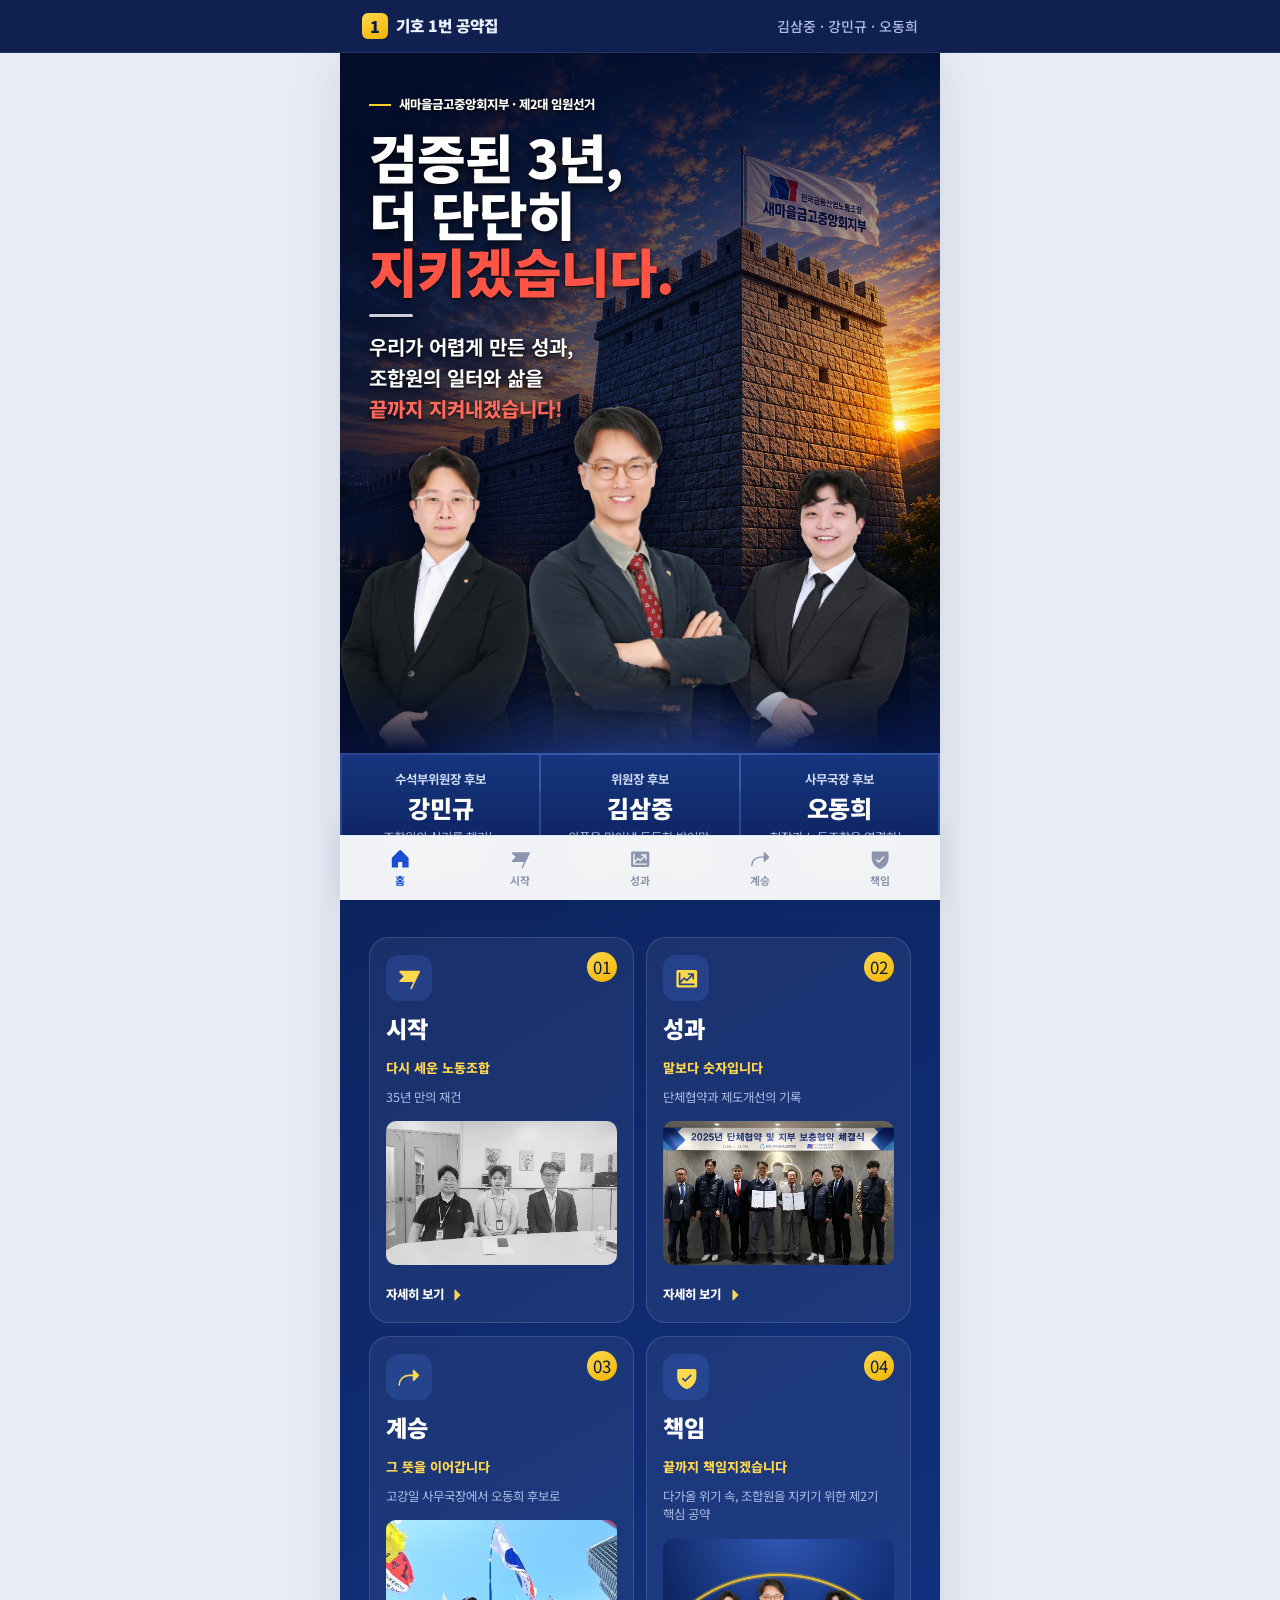
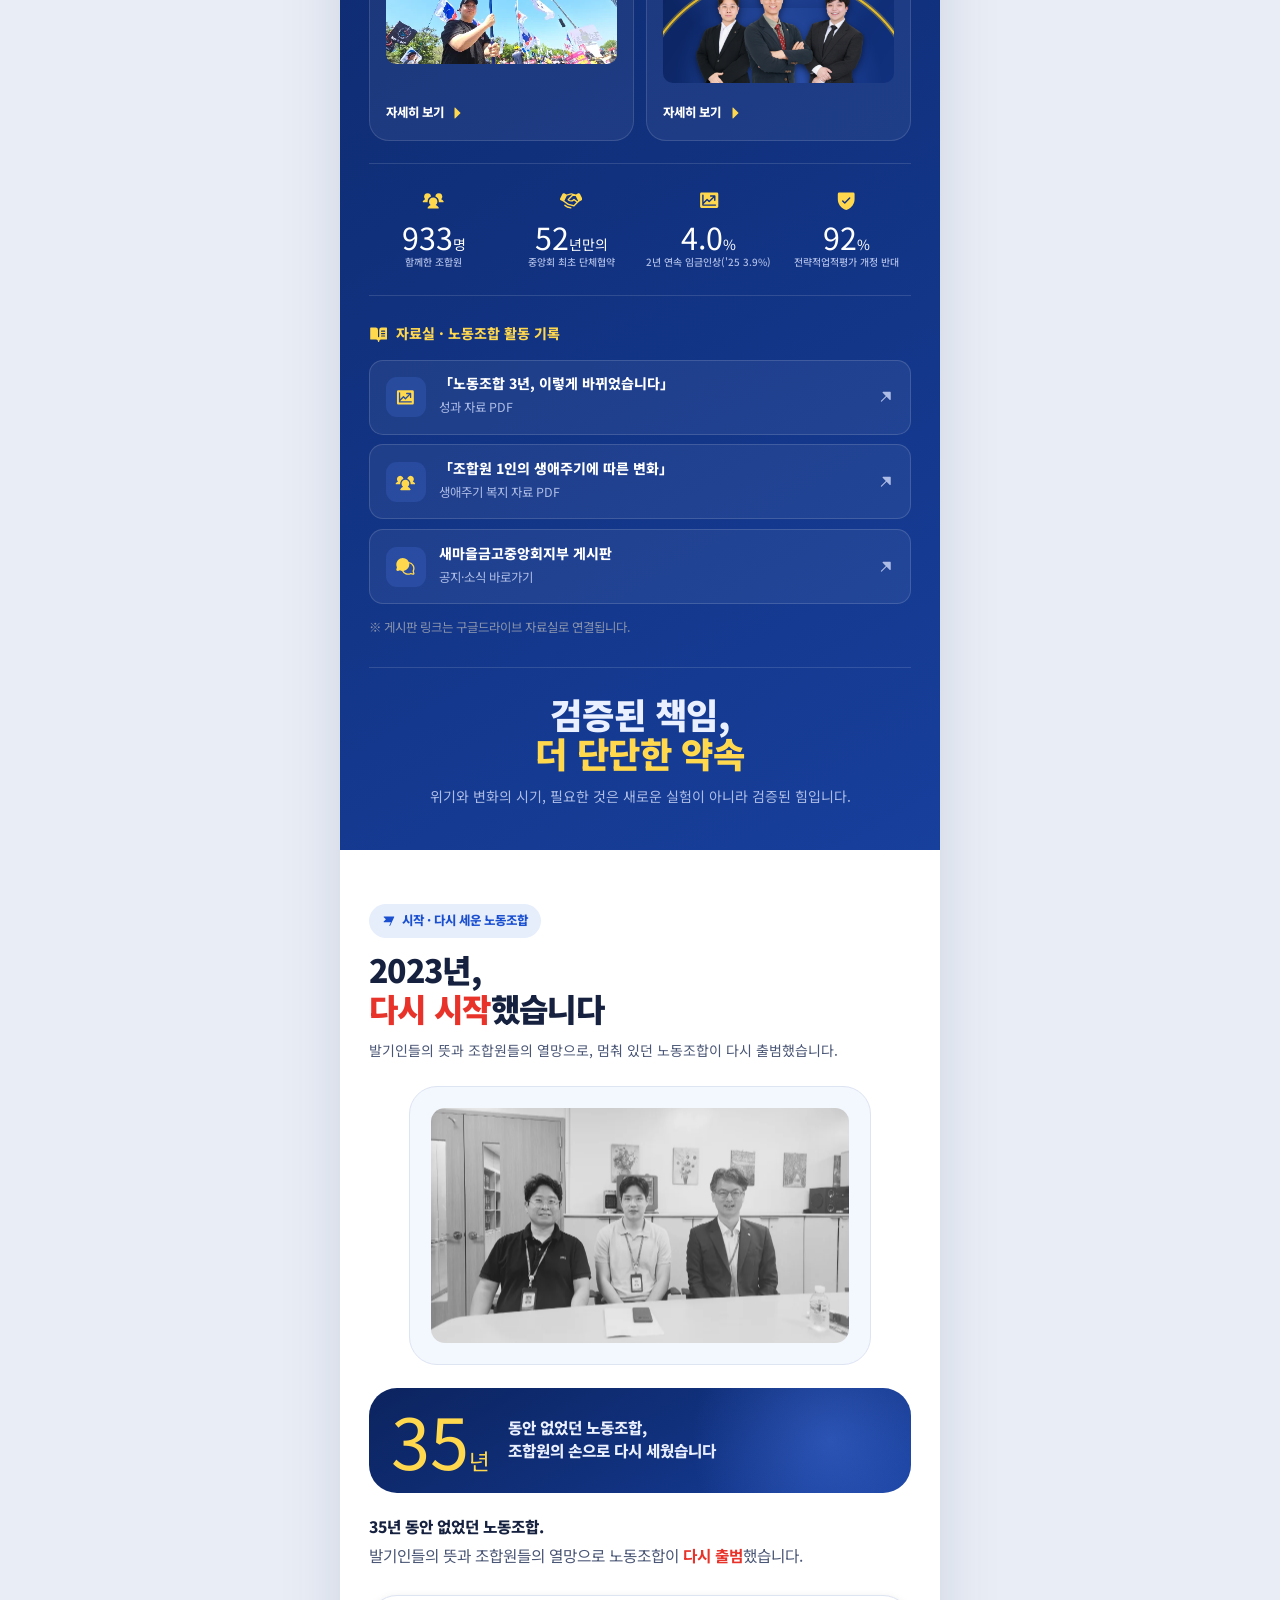
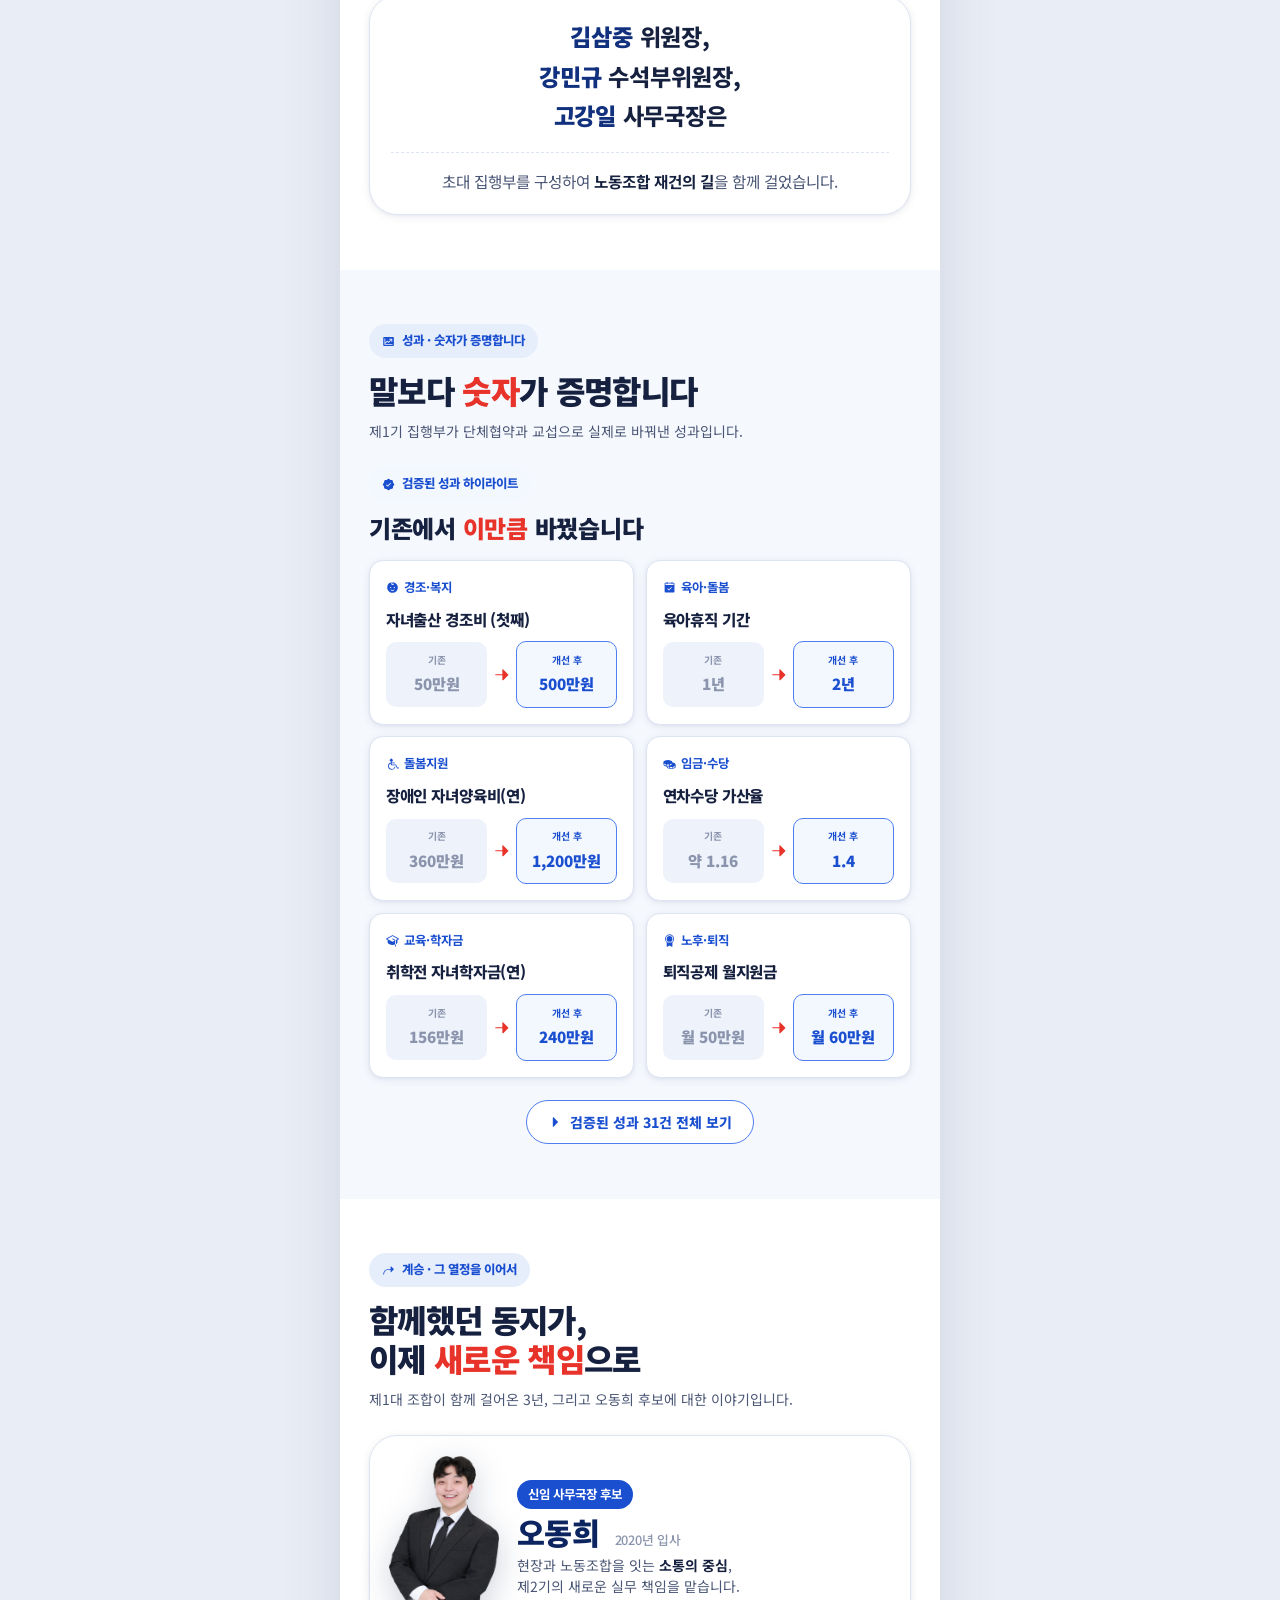
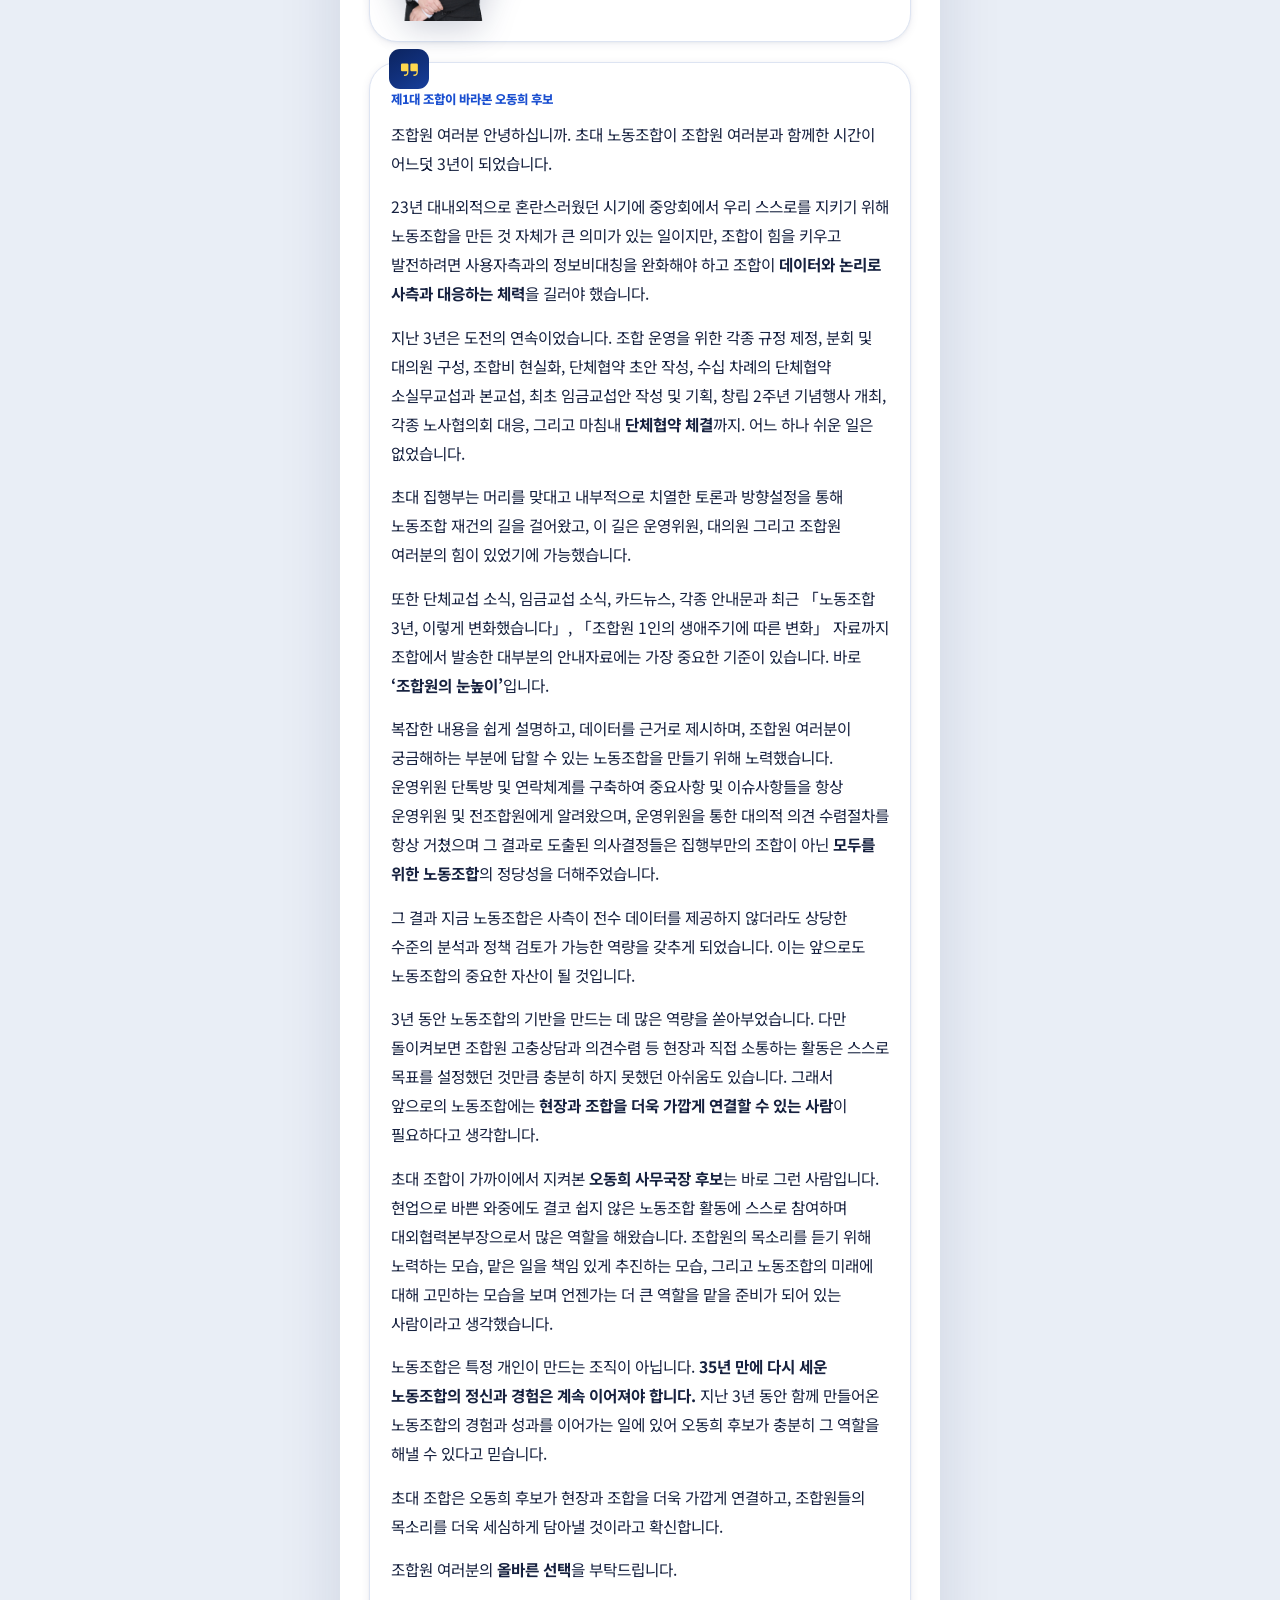
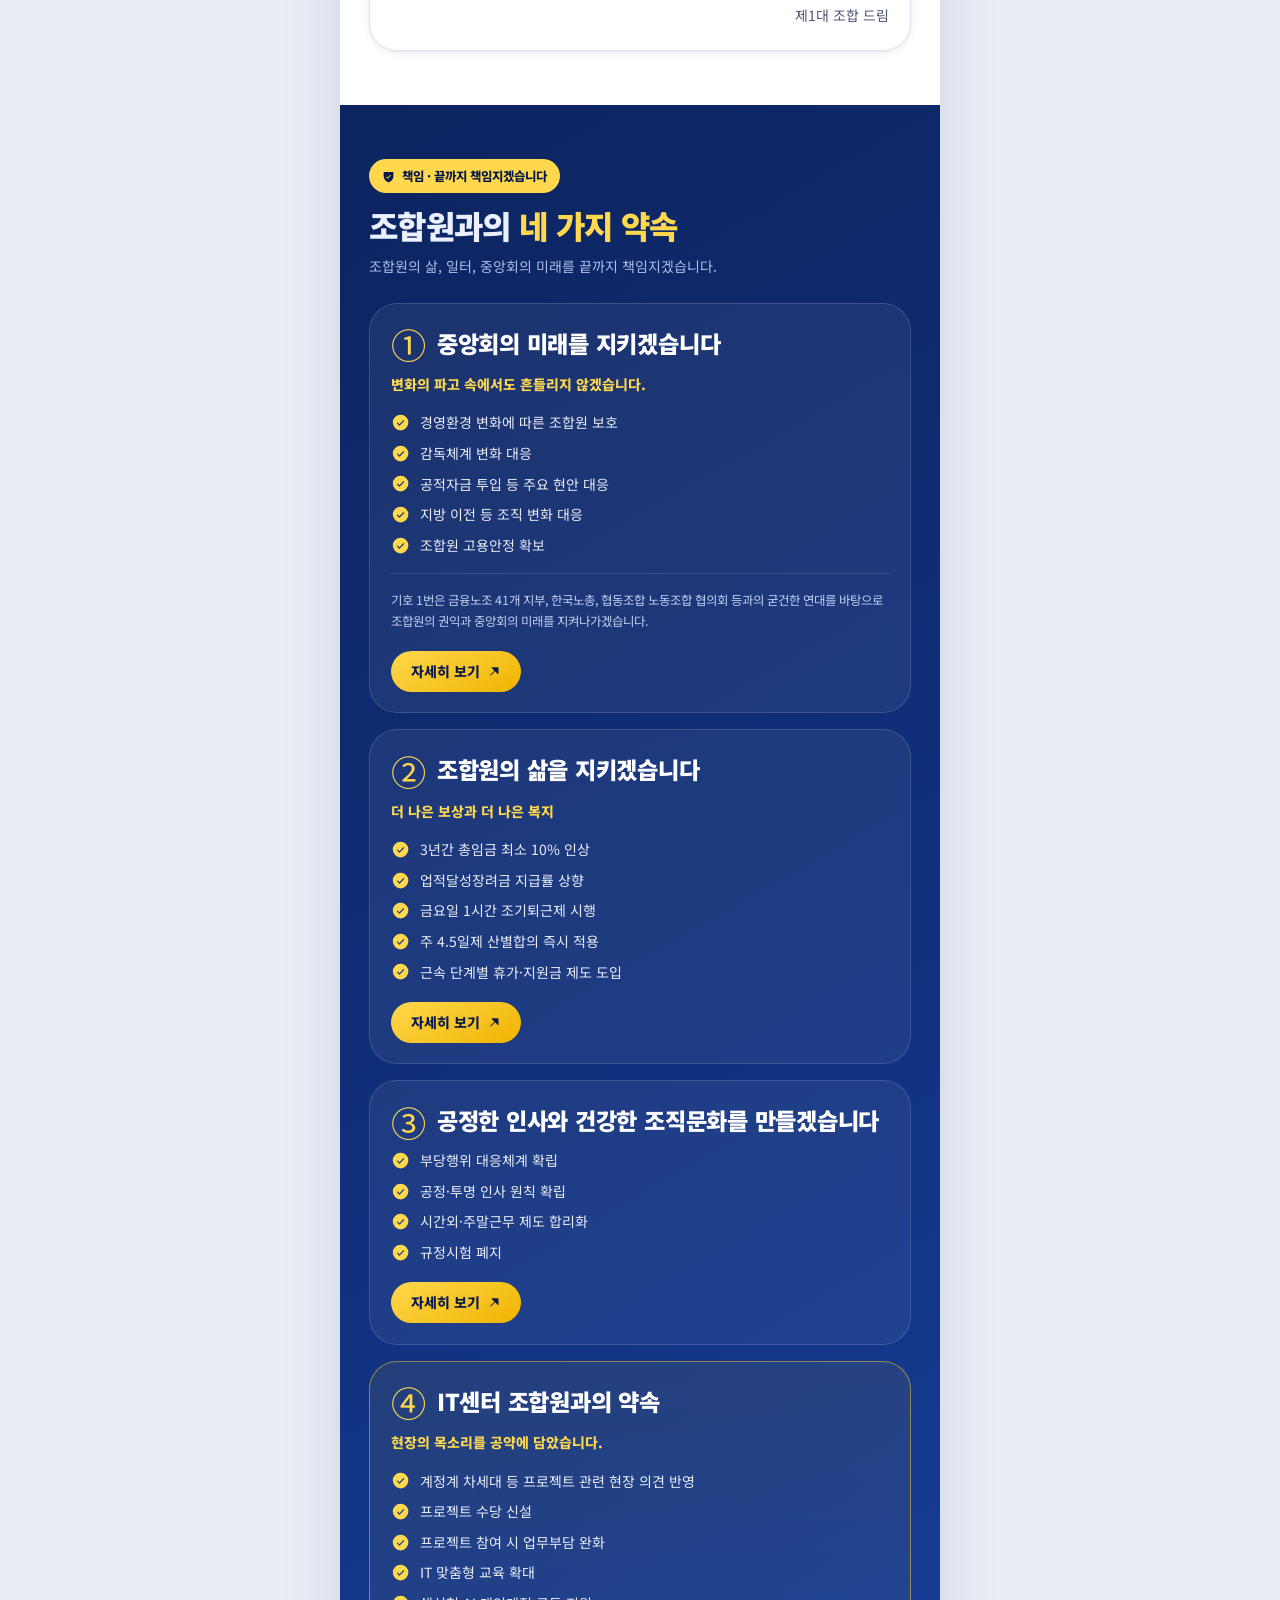
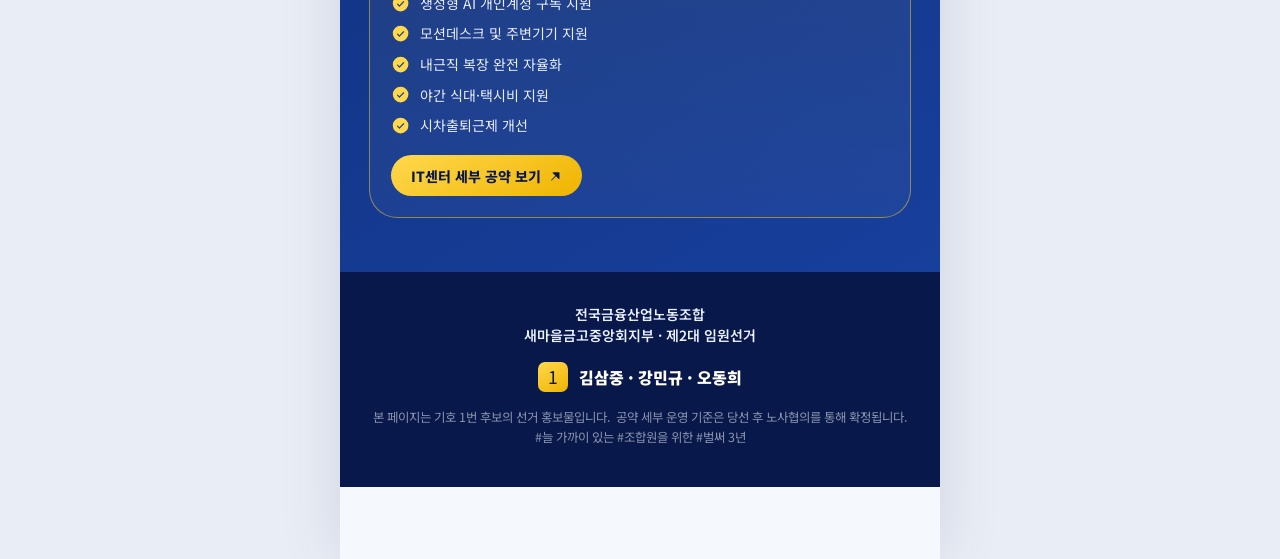
==== commit b84ca9b5: "공약집 콘텐츠 보강 및 상세 페이지 추가 - 상세 페이지 신규: fair / future / life / it-center / index-print - 후보 이미지 갱신, 신규 이" ====
--- a/index.html
+++ b/index.html
@@ -10,7 +10,7 @@
 <meta property="og:type" content="website">
 <link rel="preconnect" href="https://fonts.googleapis.com">
 <link rel="preconnect" href="https://fonts.gstatic.com" crossorigin>
-<link href="https://fonts.googleapis.com/css2?family=Black+Han+Sans&family=Gothic+A1:wght@500;700;800;900&family=Noto+Sans+KR:wght@400;500;700&display=swap" rel="stylesheet">
+<link href="https://fonts.googleapis.com/css2?family=Noto+Sans+KR:wght@400;500;700;800;900&display=swap" rel="stylesheet">
 <link rel="stylesheet" href="styles/tokens.css">
 <link rel="stylesheet" href="styles/pledgebook.css">
 <link rel="stylesheet" href="styles/icons.css">
@@ -47,26 +47,48 @@
 
   <!-- ===================== HOME · HERO ===================== -->
   <section class="hero" id="home" data-screen-label="홈">
-    <div class="hero__bg" aria-hidden="true"></div>
-    <div class="hero__in">
-      <div class="hero__eyebrow">새마을금고중앙회지부 · 제2대 임원선거</div>
-      <h1 class="hero__title">검증된 3년,<br><span class="hl">더 크게</span> 바꾸겠습니다</h1>
-      <p class="hero__sub">현 집행부가 <b>성과로 증명</b>했습니다.<br>이제 조합원의 일터와 삶을 <b>더 크게</b>.</p>
-      <div class="hero__since"><i class="ic ic-shield-check"></i> Since 2023. 7. 5. · 노동조합 3년, 늘 가까이</div>
+    <div class="hero__media">
+      <img class="hero__castle" src="assets/hero-castle.jpg" alt="새마을금고중앙회지부 노동조합 깃발이 걸린 성벽" loading="eager" style="height: 700px">
+      <div class="hero__scrim" aria-hidden="true"></div>
+      <div class="hero__in">
+        <div class="hero__eyebrow">새마을금고중앙회지부 · 제2대 임원선거</div>
+        <h1 class="hero__title">
+          <span class="l1" style="font-family: &quot;Noto Sans KR&quot;">검증된 3년,</span>
+          <span class="l2" style="font-family: &quot;Noto Sans KR&quot;">더 단단히</span>
+          <span class="l3" style="font-family: &quot;Noto Sans KR&quot;">지키겠습니다.</span>
+        </h1>
+        <div class="hero__rule"></div>
+        <p class="hero__sub">우리가 어렵게 만든 성과,<br>조합원의 일터와 삶을<br><b>끝까지 지켜내겠습니다!</b></p>
+      </div>
       <div class="hero__trio">
         <span class="hero__trioground" aria-hidden="true"></span>
         <figure class="p-side p-left">
-          <figcaption><span class="htag"><b>강민규</b><span>수석부위원장 후보</span></span></figcaption>
           <img src="assets/cand-kang.png" alt="수석부위원장 후보 강민규" loading="eager">
         </figure>
         <figure class="p-lead">
-          <figcaption><span class="htag"><b>김삼중</b><span>위원장 후보</span></span></figcaption>
           <img src="assets/cand-kim.png" alt="위원장 후보 김삼중" loading="eager">
         </figure>
         <figure class="p-side p-right">
-          <figcaption><span class="htag"><b>오동희</b><span>사무국장 후보</span></span></figcaption>
           <img src="assets/cand-oh.png" alt="사무국장 후보 오동희" loading="eager">
         </figure>
+      </div>
+    </div>
+
+    <div class="hero__badges">
+      <div class="hbadge">
+        <span class="hbadge__role">수석부위원장 후보</span>
+        <span class="hbadge__name">강민규</span>
+        <span class="hbadge__tag">조합원의 실리를 챙기는<br><b>치밀한 전략가</b></span>
+      </div>
+      <div class="hbadge">
+        <span class="hbadge__role">위원장 후보</span>
+        <span class="hbadge__name">김삼중</span>
+        <span class="hbadge__tag">외풍을 막아낼 든든한 방어막,<br><b>교섭과 투쟁의 선봉장</b></span>
+      </div>
+      <div class="hbadge">
+        <span class="hbadge__role">사무국장 후보</span>
+        <span class="hbadge__name">오동희</span>
+        <span class="hbadge__tag">현장과 노동조합을 연결하는<br><b>소통의 중심</b></span>
       </div>
     </div>
   </section>
@@ -107,9 +129,9 @@
       <button class="navcard" data-goto="pledges">
         <span class="navcard__no">04</span>
         <span class="navcard__ic"><i class="ic ic-shield-check"></i></span>
-        <span class="navcard__title">보호</span>
-        <span class="navcard__sub">더 큰 변화가 아니라 더 강한 보호</span>
-        <span class="navcard__desc">다가올 위기 속, 조합원을 지키기 위한 준비</span>
+        <span class="navcard__title">책임</span>
+        <span class="navcard__sub">끝까지 책임지겠습니다</span>
+        <span class="navcard__desc">다가올 위기 속, 조합원을 지키기 위한 제2기 핵심 공약</span>
         <span class="navcard__slot"><img src="assets/card-protect.png" alt="집행부 3인이 조합원을 보호하는 이미지" loading="lazy"></span>
         <span class="navcard__go">자세히 보기 <i class="ic ic-caret-right"></i></span>
       </button>
@@ -117,8 +139,28 @@
 
     <div class="hub__stats" id="hub-stats"></div>
 
+    <div class="hublinks">
+      <div class="hublinks__head"><i class="ic ic-book-open-text"></i>자료실 · 노동조합 활동 기록</div>
+      <a class="hublink" href="assets/docs/union-3years.pdf" target="_blank" rel="noopener" data-link="pdf-3year">
+        <span class="hublink__ic"><i class="ic ic-chart-line-up"></i></span>
+        <span class="hublink__tx"><b>「노동조합 3년, 이렇게 바뀌었습니다」</b><span>성과 자료 PDF</span></span>
+        <i class="ic ic-arrow-up-right hublink__go"></i>
+      </a>
+      <a class="hublink" href="assets/docs/member-lifecycle.pdf" target="_blank" rel="noopener" data-link="pdf-lifecycle">
+        <span class="hublink__ic"><i class="ic ic-users-three"></i></span>
+        <span class="hublink__tx"><b>「조합원 1인의 생애주기에 따른 변화」</b><span>생애주기 복지 자료 PDF</span></span>
+        <i class="ic ic-arrow-up-right hublink__go"></i>
+      </a>
+      <a class="hublink" href="https://drive.google.com/drive/folders/1-hLz57IZy63vz41hEnz3218zx8fWOAgb" target="_blank" rel="noopener" data-link="board">
+        <span class="hublink__ic"><i class="ic ic-chats-circle"></i></span>
+        <span class="hublink__tx"><b>새마을금고중앙회지부 게시판</b><span>공지·소식 바로가기</span></span>
+        <i class="ic ic-arrow-up-right hublink__go"></i>
+      </a>
+      <p class="hublinks__note">※ 게시판 링크는 구글드라이브 자료실로 연결됩니다.</p>
+    </div>
+
     <div class="hubclose">
-      <h2>검증된 보호,<br><span class="gold">더 큰 변화</span></h2>
+      <h2 style="font-family: &quot;Noto Sans KR&quot;">검증된 책임,<br><span class="gold">더 단단한 약속</span></h2>
       <p>위기와 변화의 시기, 필요한 것은 새로운 실험이 아니라 검증된 힘입니다.</p>
     </div>
   </section>
@@ -178,7 +220,7 @@
     <div class="sec__head">
       <span class="kicker"><i class="ic ic-arrow-bend-up-right"></i>계승 · 그 열정을 이어서</span>
       <h2 class="sec__title">함께했던 동지가,<br>이제 <span class="red">새로운 책임</span>으로</h2>
-      <p class="sec__lead">제1기의 헌신을 가장 가까이서 지켜본 사람이, 그 열정을 이어받습니다.</p>
+      <p class="sec__lead">제1대 조합이 함께 걸어온 3년, 그리고 오동희 후보에 대한 이야기입니다.</p>
     </div>
 
     <div class="succ__lead">
@@ -192,40 +234,42 @@
 
     <div class="letter">
       <span class="letter__quote"><i class="ic ic-quotes"></i></span>
-      <div class="letter__from">전임 사무국장이 보내는 편지</div>
+      <div class="letter__from">제1대 조합이 바라본 오동희 후보</div>
       <div class="letter__body" id="letter-body">
-        <p>지난 3년, 맨손으로 다시 세운 노동조합의 모든 순간을 가장 가까이에서 함께한 동지가 있었습니다.</p>
-        <p>이제 그 열정과 책임을 믿고 맡깁니다. 조합원 곁에서 끝까지 함께해 줄 사람이라 확신합니다.</p>
-      </div>
-      <div class="letter__sign">초대 사무국장 <b>고강일</b> 드림</div>
-    </div>
-
-    <div class="draft-note"><i class="ic ic-envelope-simple"></i>전임 사무국장의 편지 내용은 추후 실제 원문으로 업데이트 예정입니다.</div>
-  </section>
-
-  <!-- ===================== 보호 — 더 큰 변화를 위해 (제2기 핵심 공약) ===================== -->
-  <section class="sec sec--navy" id="pledges" data-screen-label="보호">
+        <p>조합원 여러분 안녕하십니까. 초대 노동조합이 조합원 여러분과 함께한 시간이 어느덧 3년이 되었습니다.</p>
+        <p>23년 대내외적으로 혼란스러웠던 시기에 중앙회에서 우리 스스로를 지키기 위해 노동조합을 만든 것 자체가 큰 의미가 있는 일이지만, 조합이 힘을 키우고 발전하려면 사용자측과의 정보비대칭을 완화해야 하고 조합이 <b>데이터와 논리로 사측과 대응하는 체력</b>을 길러야 했습니다.</p>
+        <p>지난 3년은 도전의 연속이었습니다. 조합 운영을 위한 각종 규정 제정, 분회 및 대의원 구성, 조합비 현실화, 단체협약 초안 작성, 수십 차례의 단체협약 소실무교섭과 본교섭, 최초 임금교섭안 작성 및 기획, 창립 2주년 기념행사 개최, 각종 노사협의회 대응, 그리고 마침내 <b>단체협약 체결</b>까지. 어느 하나 쉬운 일은 없었습니다.</p>
+        <p>초대 집행부는 머리를 맞대고 내부적으로 치열한 토론과 방향설정을 통해 노동조합 재건의 길을 걸어왔고, 이 길은 운영위원, 대의원 그리고 조합원 여러분의 힘이 있었기에 가능했습니다.</p>
+        <p>또한 단체교섭 소식, 임금교섭 소식, 카드뉴스, 각종 안내문과 최근 「노동조합 3년, 이렇게 변화했습니다」, 「조합원 1인의 생애주기에 따른 변화」 자료까지 조합에서 발송한 대부분의 안내자료에는 가장 중요한 기준이 있습니다. 바로 <b>‘조합원의 눈높이’</b>입니다.</p>
+        <p>복잡한 내용을 쉽게 설명하고, 데이터를 근거로 제시하며, 조합원 여러분이 궁금해하는 부분에 답할 수 있는 노동조합을 만들기 위해 노력했습니다. 운영위원 단톡방 및 연락체계를 구축하여 중요사항 및 이슈사항들을 항상 운영위원 및 전조합원에게 알려왔으며, 운영위원을 통한 대의적 의견 수렴절차를 항상 거쳤으며 그 결과로 도출된 의사결정들은 집행부만의 조합이 아닌 <b>모두를 위한 노동조합</b>의 정당성을 더해주었습니다.</p>
+        <p>그 결과 지금 노동조합은 사측이 전수 데이터를 제공하지 않더라도 상당한 수준의 분석과 정책 검토가 가능한 역량을 갖추게 되었습니다. 이는 앞으로도 노동조합의 중요한 자산이 될 것입니다.</p>
+        <p>3년 동안 노동조합의 기반을 만드는 데 많은 역량을 쏟아부었습니다. 다만 돌이켜보면 조합원 고충상담과 의견수렴 등 현장과 직접 소통하는 활동은 스스로 목표를 설정했던 것만큼 충분히 하지 못했던 아쉬움도 있습니다. 그래서 앞으로의 노동조합에는 <b>현장과 조합을 더욱 가깝게 연결할 수 있는 사람</b>이 필요하다고 생각합니다.</p>
+        <p>초대 조합이 가까이에서 지켜본 <b>오동희 사무국장 후보</b>는 바로 그런 사람입니다. 현업으로 바쁜 와중에도 결코 쉽지 않은 노동조합 활동에 스스로 참여하며 대외협력본부장으로서 많은 역할을 해왔습니다. 조합원의 목소리를 듣기 위해 노력하는 모습, 맡은 일을 책임 있게 추진하는 모습, 그리고 노동조합의 미래에 대해 고민하는 모습을 보며 언젠가는 더 큰 역할을 맡을 준비가 되어 있는 사람이라고 생각했습니다.</p>
+        <p>노동조합은 특정 개인이 만드는 조직이 아닙니다. <b>35년 만에 다시 세운 노동조합의 정신과 경험은 계속 이어져야 합니다.</b> 지난 3년 동안 함께 만들어온 노동조합의 경험과 성과를 이어가는 일에 있어 오동희 후보가 충분히 그 역할을 해낼 수 있다고 믿습니다.</p>
+        <p>초대 조합은 오동희 후보가 현장과 조합을 더욱 가깝게 연결하고, 조합원들의 목소리를 더욱 세심하게 담아낼 것이라고 확신합니다.</p>
+        <p>조합원 여러분의 <b>올바른 선택</b>을 부탁드립니다.</p>
+      </div>
+      <div class="letter__sign">제1대 조합 드림</div>
+    </div>
+  </section>
+
+  <!-- ===================== 책임 — 끝까지 책임지겠습니다 (제2기 핵심 공약) ===================== -->
+  <section class="sec sec--navy" id="pledges" data-screen-label="책임">
     <div class="sec__head">
-      <span class="kicker"><i class="ic ic-shield-check"></i>보호 · 더 큰 변화를 위해</span>
-      <h2 class="sec__title">검증된 보호 위에,<br><span class="red">제2기 핵심 공약</span></h2>
-      <p class="sec__lead">카드를 누르면 공약 인포그래픽을 크게 볼 수 있습니다.</p>
-    </div>
-
-    <div class="gallery-grid" id="gallery-grid"></div>
-
-    <div class="sec__sub reveal" style="margin-top:2rem">
-      <span class="kicker kicker--plain"><i class="ic ic-book-open-text"></i>공약 자세히 보기</span>
-      <h3 class="sub__title" style="color:#fff">10대 공약 <span style="color:var(--gold-400)">한눈에</span></h3>
-      <p class="sec__lead">제목을 탭하면 세부 내용이 펼쳐집니다.</p>
-    </div>
-    <div class="pledge-list" id="pledge-list"></div>
+      <span class="kicker"><i class="ic ic-shield-check"></i>책임 · 끝까지 책임지겠습니다</span>
+      <h2 class="sec__title">조합원과의 <span class="red">네 가지 약속</span></h2>
+      <p class="sec__lead">조합원의 삶, 일터, 중앙회의 미래를 끝까지 책임지겠습니다.</p>
+    </div>
+    <div class="cat-list" id="cat-list"></div>
   </section>
 
   <!-- ===================== FOOTER ===================== -->
   <footer class="foot">
     <div class="foot__org">전국금융산업노동조합<br>새마을금고중앙회지부 · 제2대 임원선거</div>
     <div class="foot__id"><span class="num">1</span><span class="nm">김삼중 · 강민규 · 오동희</span></div>
-    <p class="foot__note">본 페이지는 기호 1번 후보의 선거 홍보물입니다. 공약 세부 운영 기준은 당선 후 노사협의를 통해 확정됩니다.<br>#늘 가까이 있는 #조합원을 위한 #벌써 3년</p>
+    <p class="foot__note">본 페이지는 기호 1번 후보의 선거 홍보물입니다. 
+공약 세부 운영 기준은 당선 후 노사협의를 통해 확정됩니다.
+#늘 가까이 있는 #조합원을 위한 #벌써 3년</p>
   </footer>
 
 </main>
@@ -236,7 +280,7 @@
   <button class="bnav__btn" data-sec="start"><i class="ic ic-flag-banner"></i><span>시작</span></button>
   <button class="bnav__btn" data-sec="record"><i class="ic ic-chart-line-up"></i><span>성과</span></button>
   <button class="bnav__btn" data-sec="succession"><i class="ic ic-arrow-bend-up-right"></i><span>계승</span></button>
-  <button class="bnav__btn" data-sec="pledges"><i class="ic ic-shield-check"></i><span>보호</span></button>
+  <button class="bnav__btn" data-sec="pledges"><i class="ic ic-shield-check"></i><span>책임</span></button>
 </nav>
 
 <!-- ===================== LIGHTBOX ===================== -->
@@ -257,3 +301,6 @@
 <script src="data/content.js"></script>
 </body>
 </html>
+
+<style id="__om-edit-overrides">
+</style>
--- a/styles/tokens.css
+++ b/styles/tokens.css
@@ -41,10 +41,10 @@
   --on-navy:        #eaf0ff;
   --on-navy-soft:   #aebde6;
 
-  /* ---- Type families ---- */
-  --font-display: 'Black Han Sans', 'Gothic A1', sans-serif;  /* 초강조 헤드라인 */
-  --font-head:    'Gothic A1', 'Noto Sans KR', sans-serif;    /* 섹션 타이틀 (900/800) */
-  --font-body:    'Noto Sans KR', sans-serif;                 /* 본문 */
+  /* ---- Type families (전체 Noto Sans KR 통일) ---- */
+  --font-display: 'Noto Sans KR', sans-serif;   /* 초강조 헤드라인 (900) */
+  --font-head:    'Noto Sans KR', sans-serif;   /* 섹션 타이틀 (800/900) */
+  --font-body:    'Noto Sans KR', sans-serif;   /* 본문 */
 
   /* ---- Type scale (fluid) ---- */
   --t-hero:   clamp(2.6rem, 7.5vw, 5.2rem);
@@ -102,7 +102,7 @@
 a { color: inherit; text-decoration: none; }
 img { display: block; max-width: 100%; }
 
-.display { font-family: var(--font-display); font-weight: 400; line-height: 1.08; letter-spacing: -0.01em; }
+.display { font-family: var(--font-display); font-weight: 900; line-height: 1.08; letter-spacing: -0.01em; }
 
 /* 강조 토큰 — 기존 공보물의 키워드 강조 방식 */
 .em-red   { color: var(--red-500); }
--- a/styles/pledgebook.css
+++ b/styles/pledgebook.css
@@ -37,34 +37,33 @@
 /* ---------------------------------------------------------------------
    Hero
    --------------------------------------------------------------------- */
-.hero { position: relative; overflow: hidden; background: var(--grad-navy); color: var(--on-navy); padding: clamp(2.2rem,7vw,3rem) clamp(1.3rem,5vw,1.8rem) clamp(2.4rem,7vw,3.2rem); }
-.hero__bg { position: absolute; inset: 0; pointer-events: none;
+.hero { position: relative; overflow: hidden; background: var(--grad-navy); color: var(--on-navy); padding: 0; }
+/* media wrapper holds the FULL portrait castle + scrim + copy + candidates */
+.hero__media { position: relative; }
+/* castle shown in FULL (no crop) — 세로 성벽 + 깃발 전체 노출 */
+.hero__castle { display: block; width: 100%; height: auto; object-fit: cover; object-position: center top; z-index: 1; }
+/* legibility scrim — darken the top (copy) and bottom (candidate base → navy) */
+.hero__scrim { position: absolute; inset: 0; z-index: 2; pointer-events: none;
   background:
-    radial-gradient(120% 80% at 100% 0%, rgba(79,126,240,.34), transparent 55%),
-    linear-gradient(108deg, transparent 40%, rgba(255,255,255,.05) 42%, transparent 45%),
-    linear-gradient(108deg, transparent 62%, rgba(79,126,240,.16) 64%, transparent 68%); }
-.hero__in { position: relative; }
-.hero__eyebrow { display: inline-flex; align-items: center; gap: .5rem; font-size: var(--t-xs); font-weight: 600; color: var(--on-navy-soft); margin-bottom: 1rem; }
+    linear-gradient(112deg, rgba(4,11,38,.82) 0%, rgba(4,11,38,.5) 44%, rgba(4,11,38,.08) 70%, transparent 82%),
+    linear-gradient(180deg, rgba(4,11,38,.72) 0%, rgba(4,11,38,.28) 26%, transparent 46%),
+    linear-gradient(180deg, transparent 72%, rgba(8,24,74,.45) 88%, var(--navy-900) 100%); }
+
+/* full catchphrase (title + sub together) overlaid top-left */
+.hero__in { position: absolute; top: 0; left: 0; right: 0; z-index: 4; padding: clamp(1.3rem,5vw,2.1rem) clamp(1.3rem,5vw,1.8rem) 0; }
+.hero__eyebrow { display: inline-flex; align-items: center; gap: .5rem; font-size: var(--t-xs); font-weight: 800; color: #fff; margin-bottom: .8rem; text-shadow: 0 1px 3px rgba(0,0,0,.85), 0 2px 8px rgba(0,0,0,.6); }
 .hero__eyebrow::before { content: ""; width: 22px; height: 2px; background: var(--gold-500); }
-.hero__ballot { display: inline-flex; align-items: center; gap: .7rem; margin-bottom: 1.1rem; }
-.hero__ballot .num { display: grid; place-items: center; width: 60px; height: 60px; border-radius: 15px; background: var(--grad-gold); color: var(--navy-900); font-family: var(--font-display); font-size: 2.6rem; line-height: 1; box-shadow: 0 8px 20px rgba(240,180,0,.4), inset 0 -3px 0 rgba(0,0,0,.12); }
-.hero__ballot .lab b { display: block; font-family: var(--font-head); font-weight: 900; font-size: 1.5rem; color: var(--gold-400); }
-.hero__ballot .lab span { font-size: var(--t-xs); color: var(--on-navy-soft); font-weight: 600; }
-.hero__title { font-family: var(--font-display); font-size: clamp(2.4rem,9vw,3.2rem); line-height: 1.08; letter-spacing: -.02em; margin-bottom: 1rem; }
-.hero__title .hl { color: var(--gold-400); }
-.hero__sub { font-size: var(--t-lead); color: var(--on-navy); font-weight: 500; margin-bottom: 1.5rem; }
-.hero__sub b { color: var(--gold-400); font-weight: 700; }
-.hero__names { display: flex; flex-wrap: wrap; align-items: baseline; gap: .4rem .7rem; padding: 1rem 0; border-top: 1px solid rgba(255,255,255,.14); border-bottom: 1px solid rgba(255,255,255,.14); }
-.hero__names .role { font-size: var(--t-xs); color: var(--on-navy-soft); font-weight: 600; }
-.hero__names .nm { font-family: var(--font-head); font-weight: 900; font-size: 1.4rem; color: #fff; }
-.hero__names .nm + .nm::before { content: "·"; margin-right: .55rem; color: var(--on-navy-soft); }
-.hero__cta { display: flex; flex-direction: column; gap: .65rem; margin-top: 1.4rem; }
-.hero__since { margin-top: 1.1rem; font-size: var(--t-xs); color: var(--on-navy-soft); letter-spacing: .03em; }
-
-/* hero 3-person photo row — 강민규 · 김삼중(center) · 오동희 */
-.hero__trio { position: relative; display: grid; grid-template-columns: 1fr 1.18fr 1fr; align-items: end; gap: 0; margin: 1.4rem -.4rem -2.4rem; }
+.hero__title { font-family: var(--font-display); font-weight: 900; font-size: clamp(2.1rem,8.8vw,3.3rem); line-height: 1.08; letter-spacing: -.02em; margin: 0; display: flex; flex-direction: column; text-shadow: 0 1px 2px rgba(0,0,0,.6), 0 2px 6px rgba(0,0,0,.55), 0 6px 22px rgba(0,0,0,.6); }
+.hero__title .l1, .hero__title .l2 { color: #fff; }
+.hero__title .l3 { color: #ff5346; text-shadow: 0 1px 2px rgba(0,0,0,.7), 0 2px 8px rgba(0,0,0,.55), 0 0 1px rgba(0,0,0,.6); }
+.hero__rule { width: 44px; height: 3px; background: rgba(255,255,255,.8); margin: .9rem 0; border-radius: 2px; box-shadow: 0 1px 3px rgba(0,0,0,.5); }
+.hero__sub { font-size: clamp(1rem,3.8vw,1.25rem); color: #fff; font-weight: 700; line-height: 1.55; margin: 0; text-shadow: 0 1px 2px rgba(0,0,0,.8), 0 2px 10px rgba(0,0,0,.65); }
+.hero__sub b { color: #ff6a5e; font-weight: 800; }
+
+/* hero 3-person photo row — stand in front of the wall base (bottom of media) */
+.hero__trio { position: absolute; bottom: 0; left: 0; right: 0; z-index: 4; display: grid; grid-template-columns: 1fr 1.18fr 1fr; align-items: end; gap: 0; }
 .hero__trio figure { position: relative; margin: 0; text-align: center; }
-.hero__trio img { width: 100%; display: block; filter: drop-shadow(0 12px 22px rgba(0,0,0,.4)); }
+.hero__trio img { width: 100%; display: block; filter: drop-shadow(0 6px 10px rgba(4,10,30,.55)) drop-shadow(0 16px 30px rgba(4,10,30,.5)) drop-shadow(0 0 2px rgba(0,0,0,.45)); -webkit-mask-image: linear-gradient(to bottom, #000 72%, transparent 99%); mask-image: linear-gradient(to bottom, #000 72%, transparent 99%); }
 .hero__trio .p-side { z-index: 1; }
 .hero__trio .p-lead { z-index: 2; margin-bottom: 0; }
 .hero__trio .p-side img { width: 116%; }
@@ -76,6 +75,14 @@
 .htag span { font-size: .58rem; color: var(--gold-400); font-weight: 700; }
 .hero__trio .p-lead .htag b { color: #fff; }
 .hero__trioground { position: absolute; left: 0; right: 0; bottom: -2.4rem; height: 60%; background: radial-gradient(60% 80% at 50% 100%, rgba(79,126,240,.4), transparent 70%); pointer-events: none; }
+
+/* hero candidate rectangular badges (강민규 · 김삼중 · 오동희) */
+.hero__badges { position: relative; z-index: 4; display: grid; grid-template-columns: repeat(3, 1fr); gap: 2px; background: rgba(255,255,255,.1); padding: 2px; }
+.hbadge { display: flex; flex-direction: column; align-items: center; gap: .35rem; text-align: center; padding: .9rem .5rem 1rem; background: linear-gradient(180deg, #16357e 0%, #0b1f56 100%); }
+.hbadge__role { font-family: var(--font-head); font-weight: 700; font-size: clamp(.62rem,2.4vw,.78rem); color: #cdd9f5; }
+.hbadge__name { font-family: var(--font-head); font-weight: 900; font-size: clamp(1.05rem,4.6vw,1.5rem); color: #fff; line-height: 1; letter-spacing: -.01em; }
+.hbadge__tag { font-size: clamp(.6rem,2.4vw,.78rem); color: #b9c6ea; line-height: 1.5; margin-top: .15rem; word-break: keep-all; }
+.hbadge__tag b { display: block; font-family: var(--font-head); font-weight: 800; color: var(--gold-400); font-size: clamp(.72rem,2.9vw,.92rem); margin-top: .1rem; }
 
 /* team cards */
 .team-grid { display: grid; gap: .7rem; }
@@ -159,6 +166,27 @@
 .achv-item h4 { font-family: var(--font-head); font-weight: 800; font-size: var(--t-sm); margin-bottom: .15rem; }
 .achv-item p { font-size: var(--t-xs); color: var(--ink-soft); line-height: 1.5; }
 .achv-item .chg { color: var(--red-500); font-weight: 700; }
+
+/* ---------------------------------------------------------------------
+   책임 — 4개 하위 카테고리 카드 (navy section)
+   --------------------------------------------------------------------- */
+.cat-list { display: grid; gap: 1rem; }
+.cat { background: rgba(255,255,255,.06); border: 1px solid rgba(255,255,255,.14); border-radius: var(--r-xl); padding: 1.4rem 1.3rem 1.3rem; }
+.cat--it { border-color: rgba(255,206,33,.5); background: linear-gradient(180deg, rgba(255,206,33,.08), rgba(255,255,255,.04)); }
+.cat__head { display: flex; align-items: center; gap: .7rem; margin-bottom: .7rem; }
+.cat__no { font-family: var(--font-display); font-size: clamp(1.7rem,6vw,2.2rem); color: var(--gold-400); line-height: 1; flex: none; }
+.cat__title { font-family: var(--font-head); font-weight: 900; font-size: clamp(1.12rem,4.4vw,1.45rem); color: #fff; letter-spacing: -.01em; line-height: 1.28; }
+.cat__lead { font-family: var(--font-head); font-weight: 800; font-size: var(--t-sm); color: var(--gold-400); margin: 0 0 1rem; }
+.cat__points { list-style: none; margin: 0; padding: 0; display: grid; gap: .6rem; }
+.cat__points li { display: grid; grid-template-columns: auto 1fr; gap: .65rem; align-items: start; font-size: var(--t-sm); color: #e7edfb; line-height: 1.5; word-break: keep-all; }
+.cat__points .ic { color: var(--gold-400); font-size: 1.2rem; margin-top: .05rem; }
+.cat__note { margin: 1.1rem 0 0; padding-top: 1rem; border-top: 1px solid rgba(255,255,255,.13); font-size: var(--t-xs); color: #c2cef0; line-height: 1.65; word-break: keep-all; }
+.cat__more { margin-top: 1.2rem; display: inline-flex; align-items: center; gap: .45rem; font-family: var(--font-head); font-weight: 800; font-size: var(--t-sm); color: var(--navy-900); background: var(--grad-gold); border: none; border-radius: var(--r-pill); padding: .65rem 1.25rem; cursor: pointer; transition: transform .12s, box-shadow .15s; }
+.cat__more .ic { font-size: 1.05em; }
+.cat__more:hover { box-shadow: 0 6px 16px rgba(240,180,0,.4); }
+.cat__more:active { transform: scale(.97); }
+.cat__draft { margin: .8rem 0 0; font-size: var(--t-xs); color: #e7edfb; background: rgba(255,255,255,.07); border: 1px dashed rgba(255,206,33,.55); border-radius: var(--r-md); padding: .8rem .95rem; line-height: 1.6; }
+.cat__draft[hidden] { display: none; }
 
 /* ---------------------------------------------------------------------
    Infographic gallery
@@ -276,6 +304,26 @@
 .lb__cap { padding: 1rem 1.2rem calc(1.2rem + env(safe-area-inset-bottom,0px)); text-align: center; color: #fff; font-family: var(--font-head); font-weight: 800; font-size: var(--t-sm); word-break: keep-all; }
 
 /* ---------------------------------------------------------------------
+   반응형 하드닝 — 모든 브라우저·소형 화면에서 넘침/찌그러짐 방지
+   --------------------------------------------------------------------- */
+img, svg, video { max-width: 100%; }
+.hbadge, .navcard, .cat, .dcard, .dtask, .hublink, .point, .pledge, .stat, .ba, .achv-item { min-width: 0; }
+.hbadge__name, .hbadge__role, .hbadge__tag,
+.navcard__title, .navcard__sub, .navcard__desc,
+.hublink__tx, .hublink__tx b, .point__tx, .cat__points li, .dchecks li,
+.ba__title, .achv-item p, .stat__lab, .hstat__lab { min-width: 0; overflow-wrap: anywhere; }
+
+@media (max-width: 360px) {
+  .hbadge { padding: .7rem .28rem .8rem; gap: .25rem; }
+  .hbadge__role { font-size: .56rem; }
+  .hbadge__tag { font-size: .58rem; }
+  .hbadge__tag b { font-size: .66rem; }
+  .statgrid { gap: .5rem; }
+  .dtasks { grid-template-columns: 1fr; }
+  .hub__stats { grid-template-columns: repeat(2,1fr); }
+}
+
+/* ---------------------------------------------------------------------
    Reveal + hero entrance
    --------------------------------------------------------------------- */
 @media (prefers-reduced-motion: no-preference) {
@@ -321,6 +369,22 @@
 .hstat__num { font-family: var(--font-display); font-size: clamp(1.5rem,6vw,1.9rem); line-height: 1; margin: .3rem 0 .2rem; color: #fff; }
 .hstat__num small { font-size: .46em; font-family: var(--font-head); }
 .hstat__lab { font-size: .62rem; color: var(--on-navy-soft); font-weight: 500; line-height: 1.4; word-break: keep-all; }
+
+/* home resource links */
+.hublinks { margin-top: 1.6rem; padding-top: 1.6rem; border-top: 1px solid rgba(255,255,255,.13); display: grid; gap: .6rem; }
+.hublinks__head { display: flex; align-items: center; gap: .5rem; font-weight: 800; font-size: var(--t-sm); color: var(--gold-400); margin-bottom: .3rem; }
+.hublinks__head .ic { font-size: 1.2rem; }
+.hublink { display: grid; grid-template-columns: auto 1fr auto; align-items: center; gap: .8rem; background: rgba(255,255,255,.06); border: 1px solid rgba(255,255,255,.14); border-radius: var(--r-md); padding: .85rem 1rem; text-decoration: none; transition: background .15s, border-color .15s, transform .12s; }
+.hublink:hover { background: rgba(255,255,255,.11); border-color: rgba(255,206,33,.5); }
+.hublink:active { transform: scale(.99); }
+.hublink__ic { display: grid; place-items: center; width: 40px; height: 40px; border-radius: 11px; background: rgba(79,126,240,.2); color: var(--gold-400); flex: none; }
+.hublink__ic .ic { font-size: 1.3rem; }
+.hublink__tx { min-width: 0; }
+.hublink__tx b { display: block; font-weight: 800; font-size: var(--t-sm); color: #fff; line-height: 1.35; word-break: keep-all; }
+.hublink__tx span { font-size: var(--t-xs); color: var(--on-navy-soft); }
+.hublink__go { color: var(--on-navy-soft); font-size: 1.1rem; flex: none; }
+.hublink:hover .hublink__go { color: var(--gold-400); }
+.hublinks__note { font-size: var(--t-xs); color: var(--ink-mute); line-height: 1.6; margin-top: .3rem; }
 
 /* home closing band */
 .hubclose { text-align: center; margin-top: 1.8rem; padding-top: 1.6rem; border-top: 1px solid rgba(255,255,255,.13); }
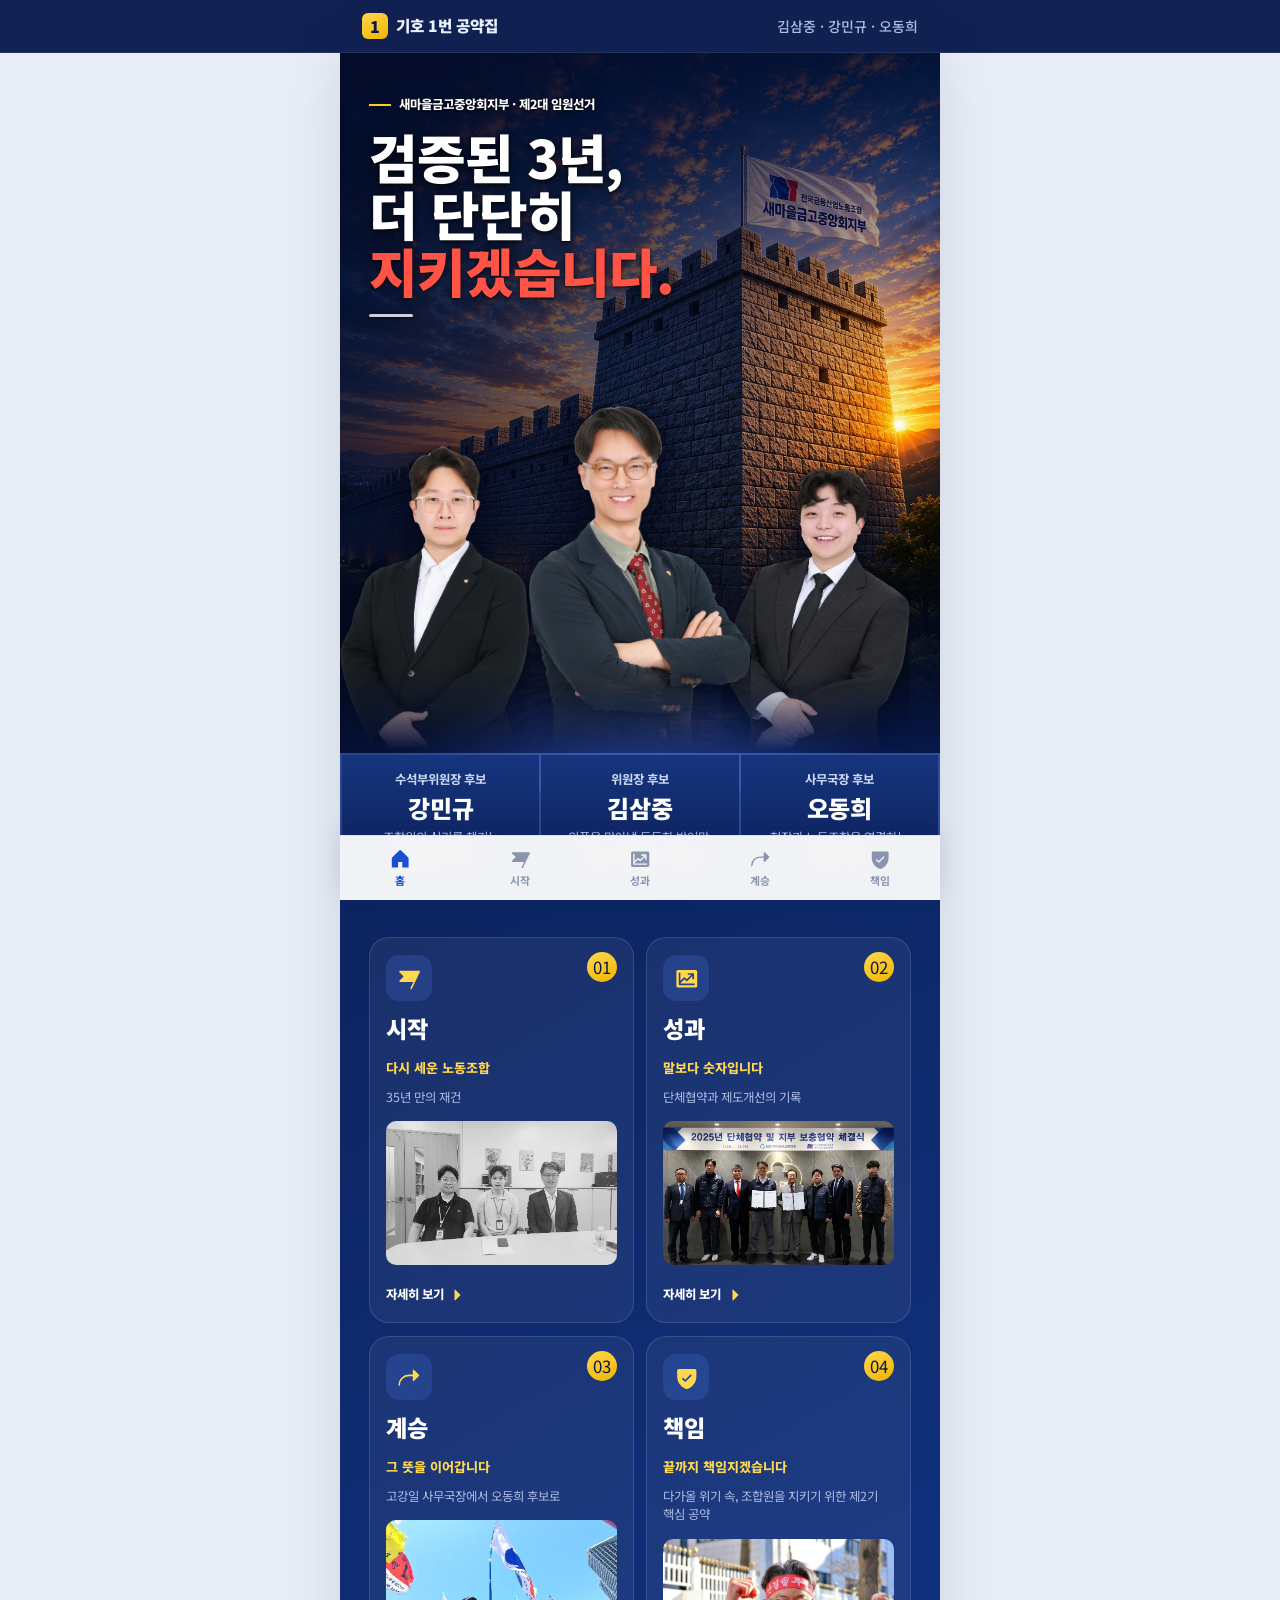
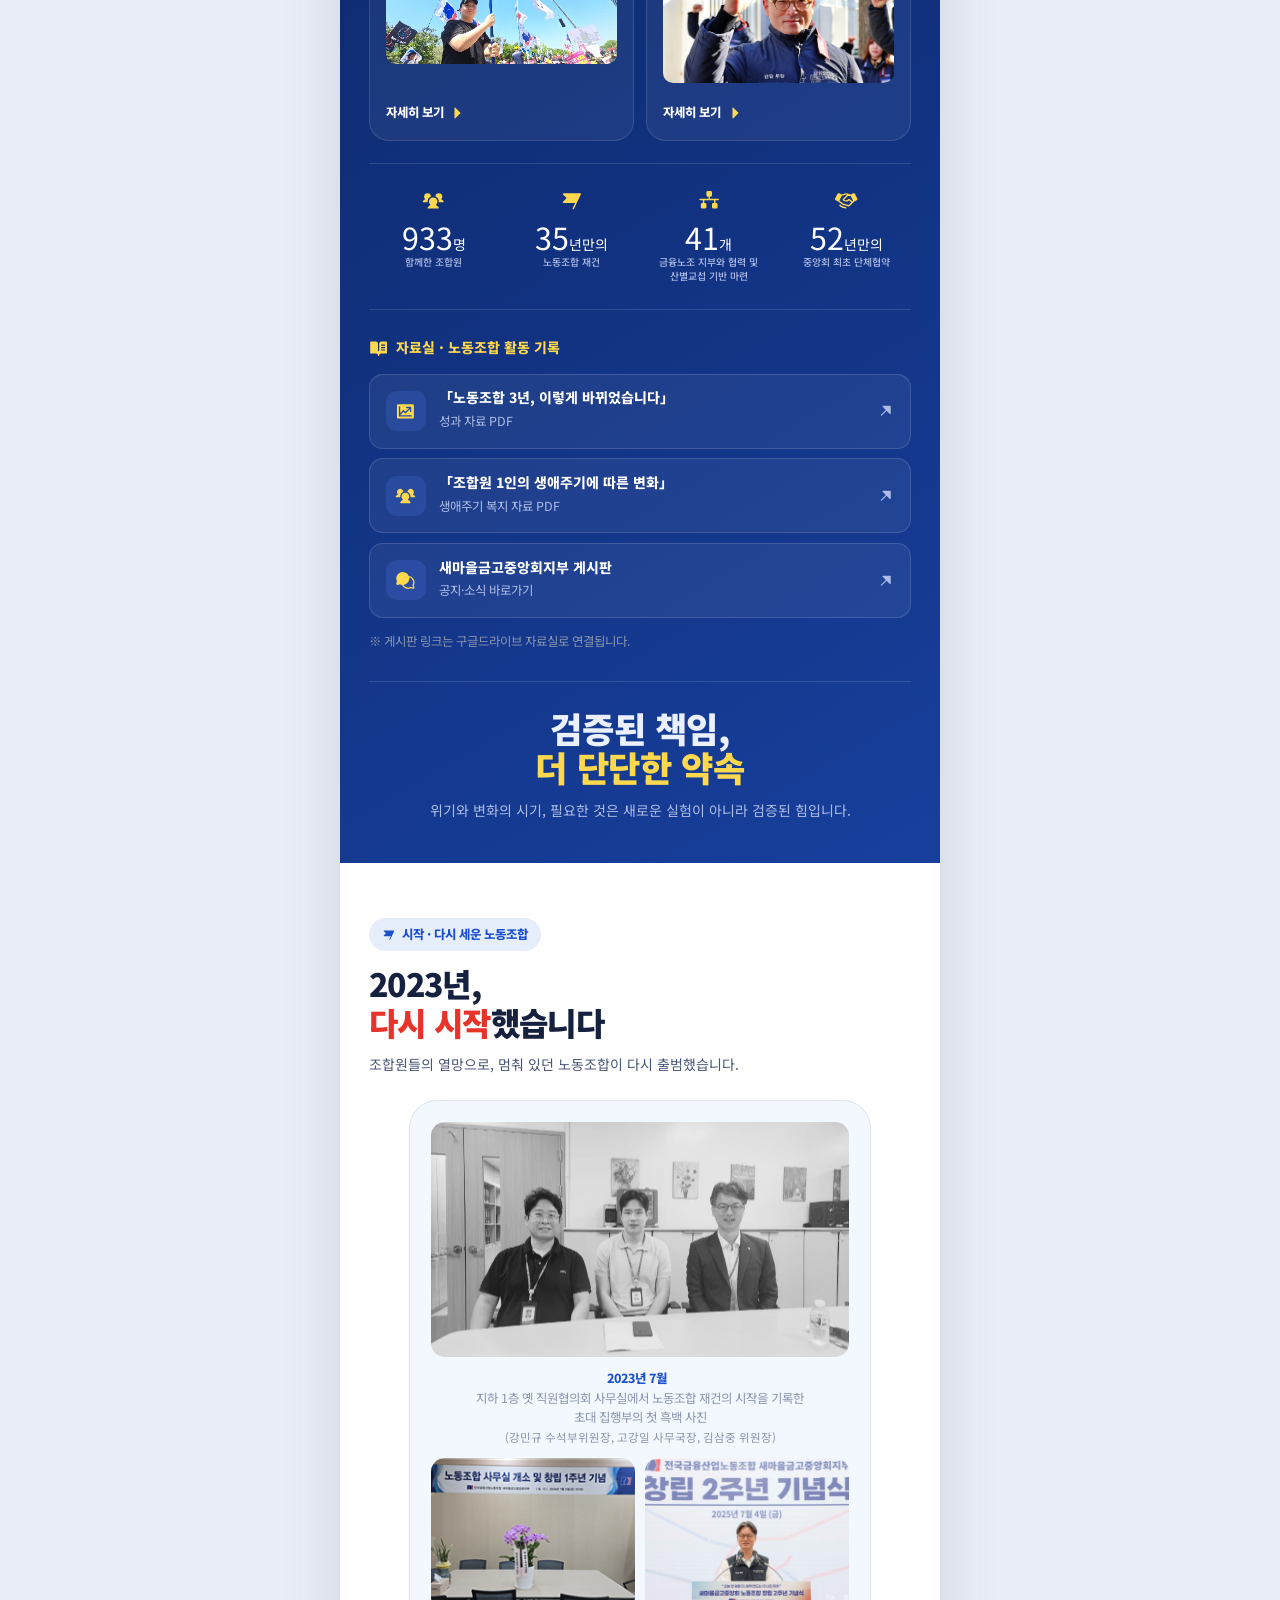
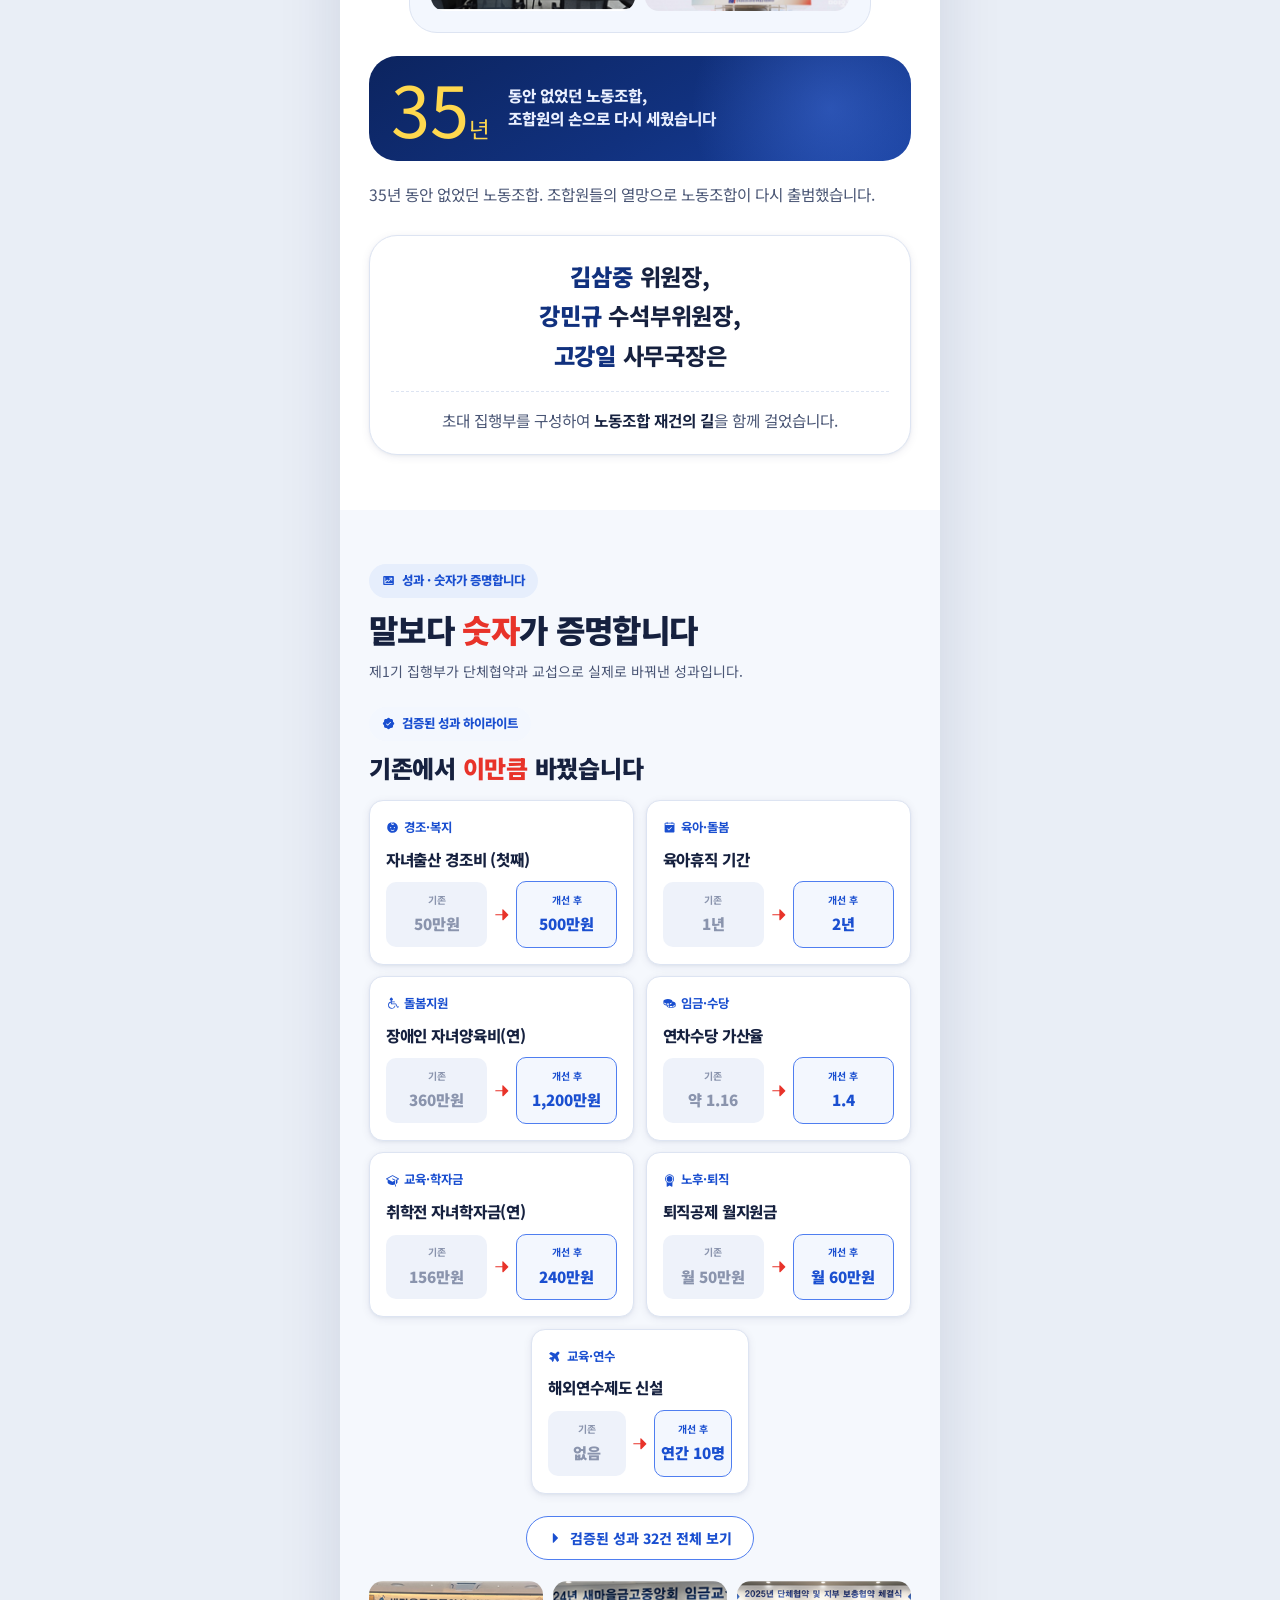
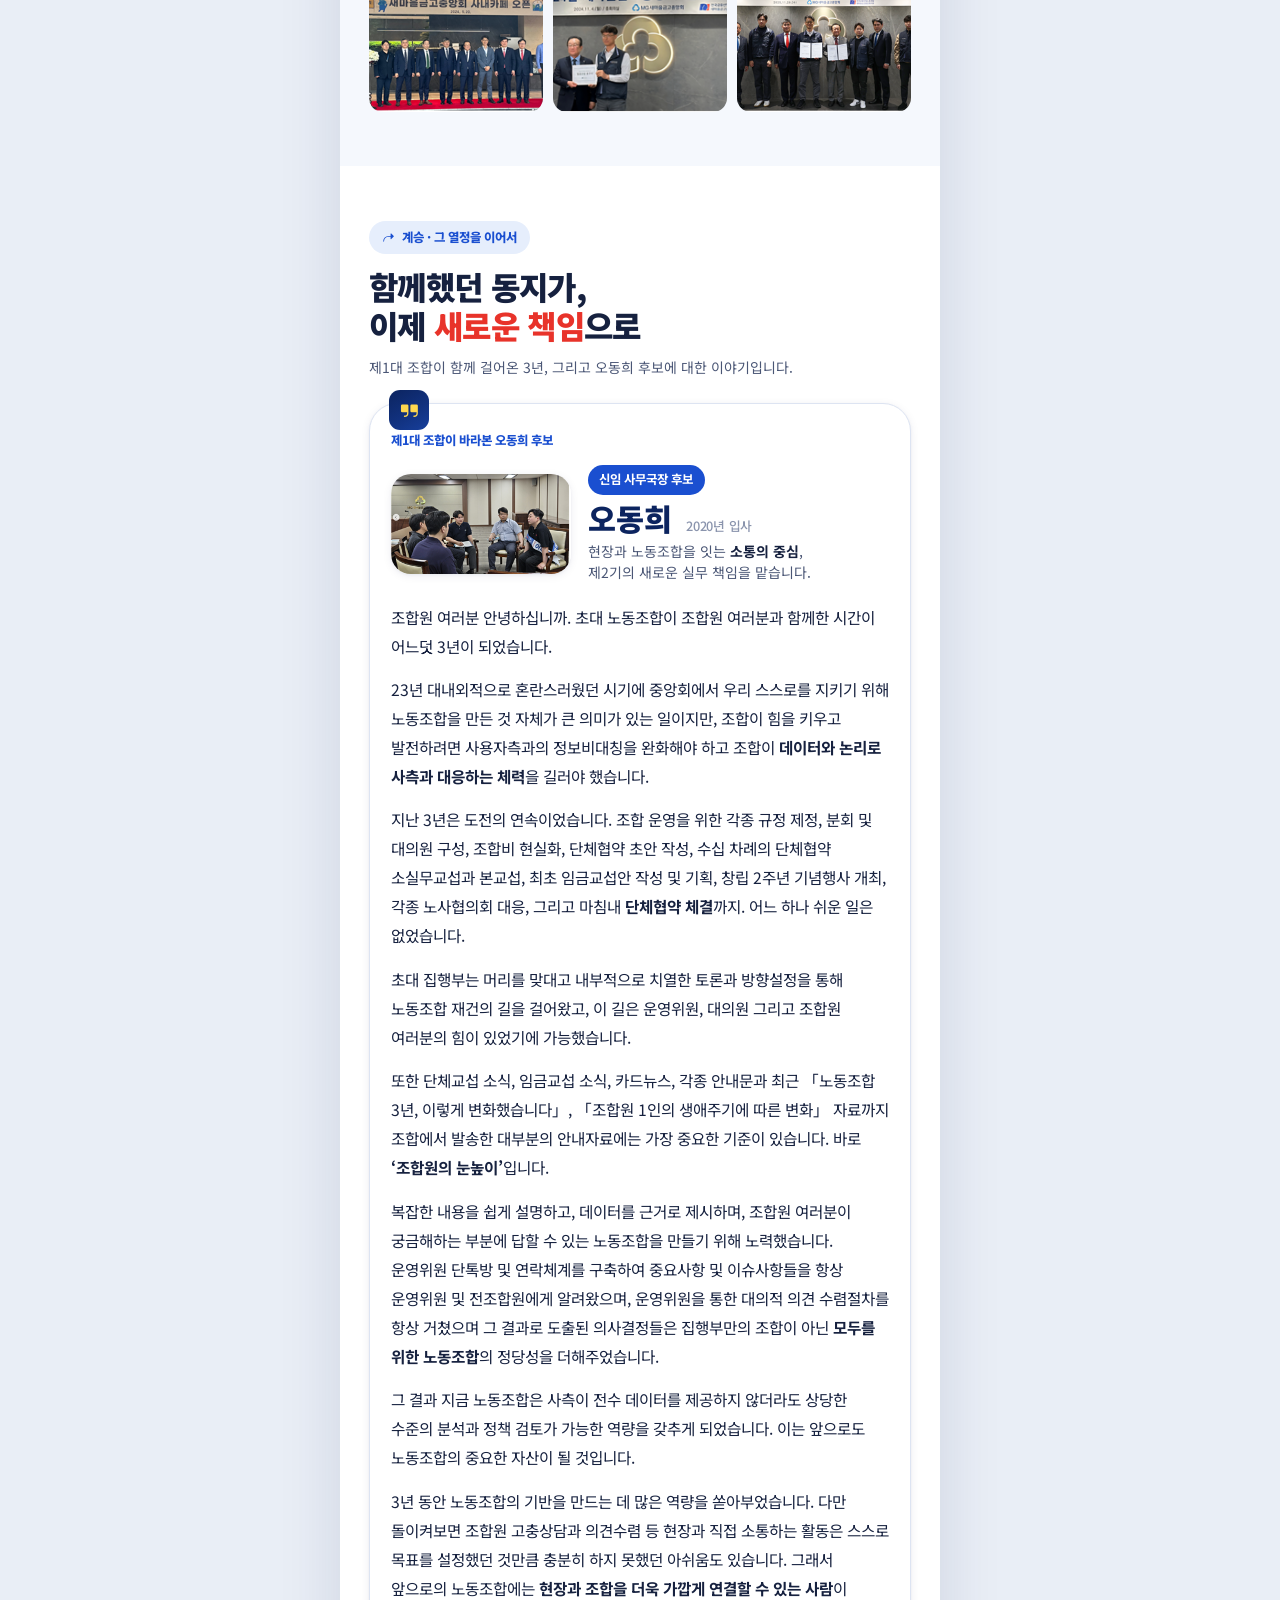
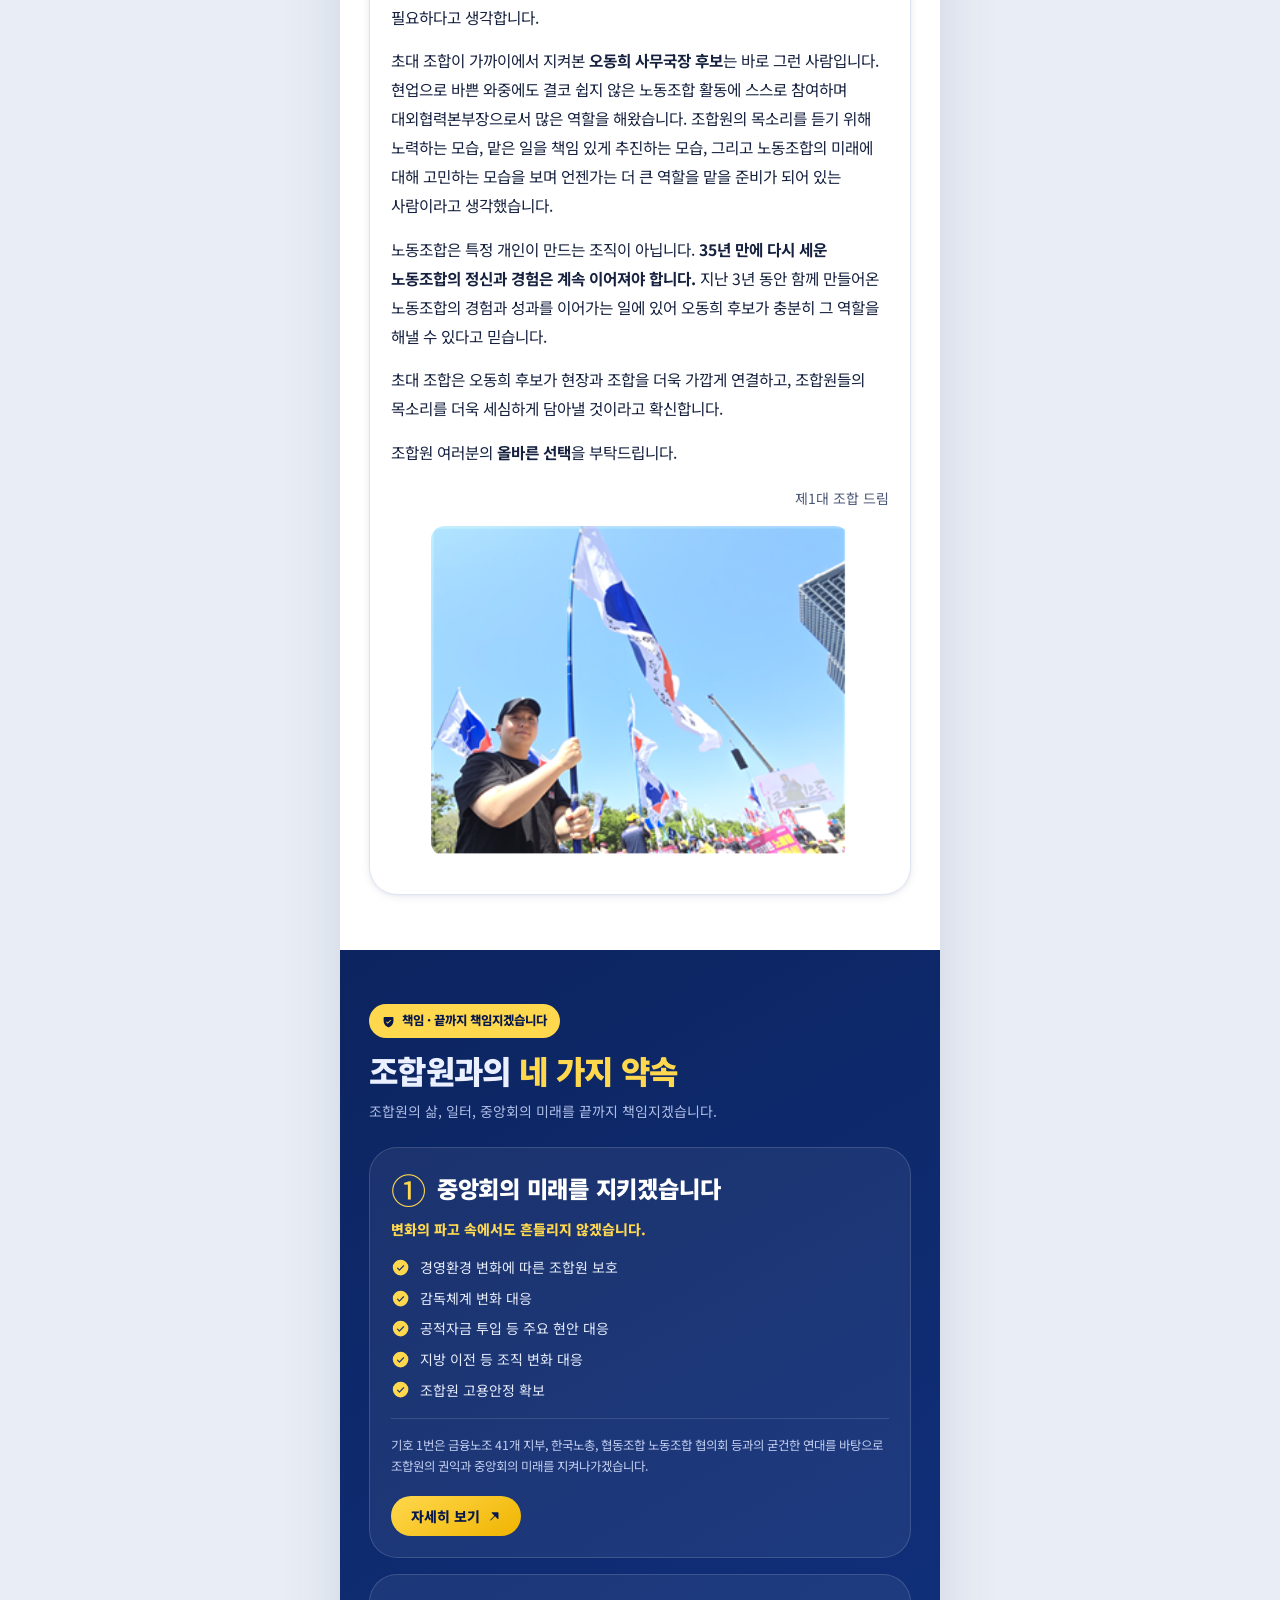
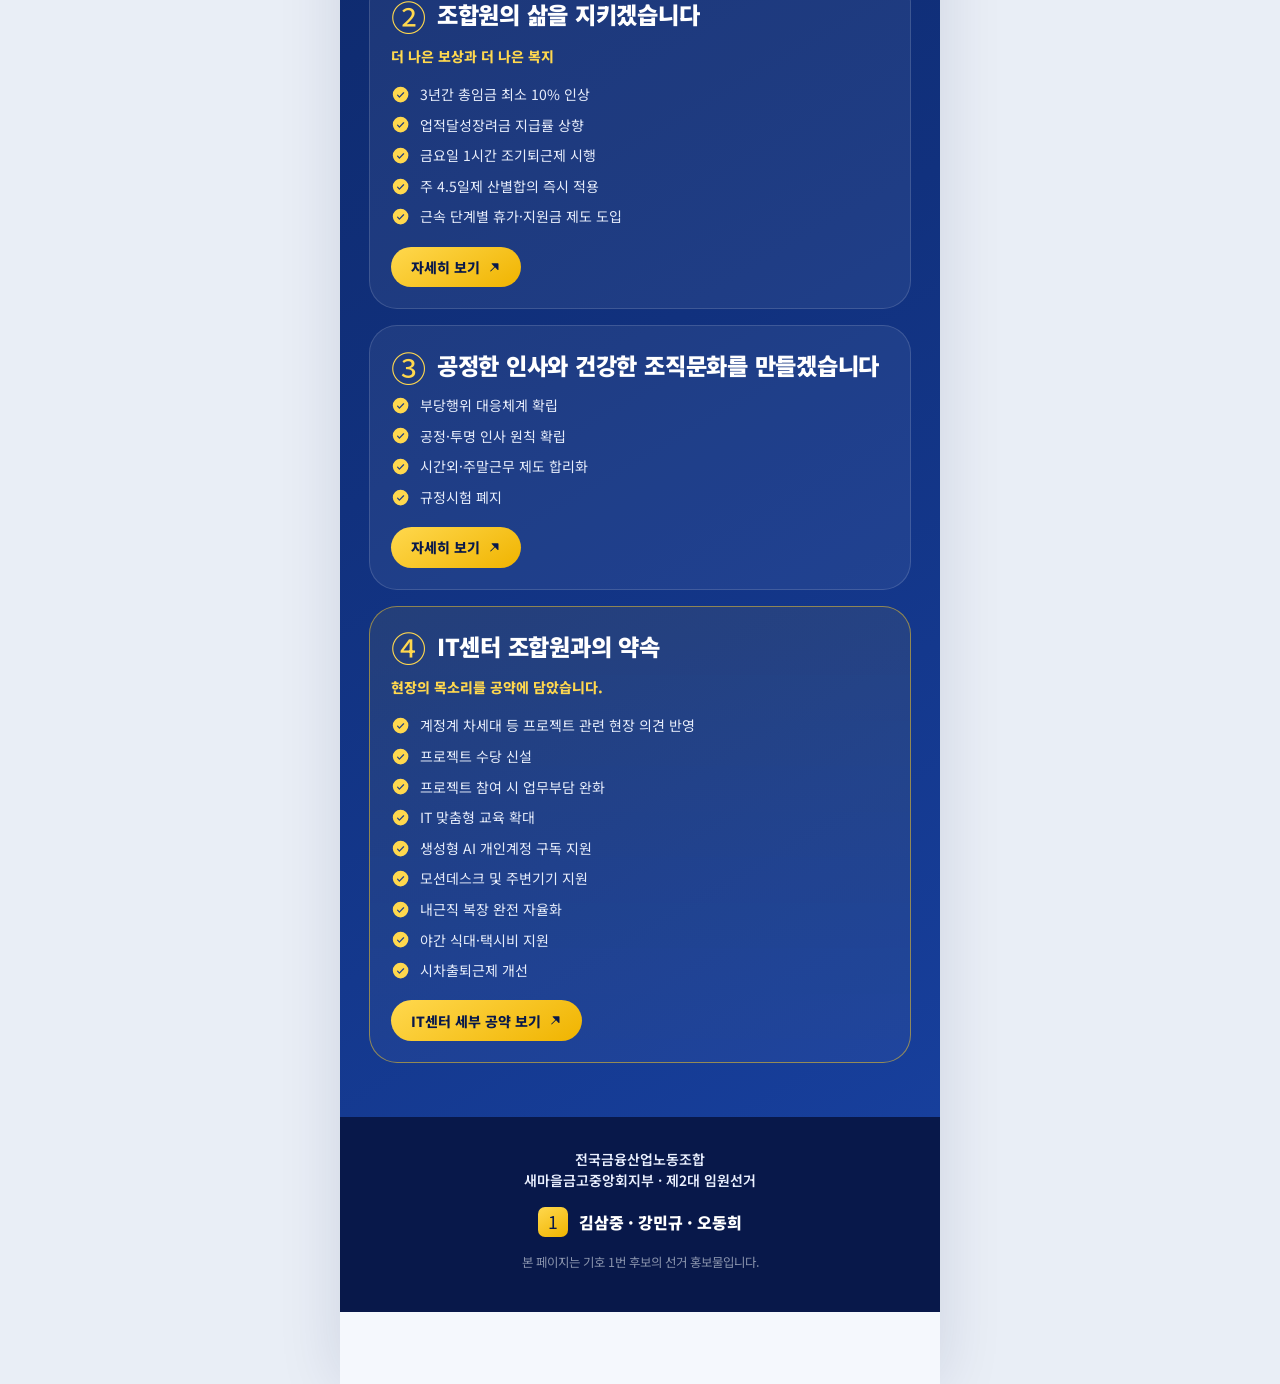
==== commit e29c8225: "섹션 이미지 보강 및 단일 파일 번들 추가 - 시작/성과/생활/활동/계승 섹션용 이미지 다수 추가 - 단일 파일 오프라인 번들(기호1번_공약집_단일파일.html) 추가 - inde" ====
--- a/index.html
+++ b/index.html
@@ -3,7 +3,7 @@
 <head>
 <meta charset="UTF-8">
 <meta name="viewport" content="width=device-width, initial-scale=1.0, viewport-fit=cover">
-<title>기호 1번 공약집 · 김삼중·강민규·오동희</title>
+<title>기호1번 김삼중 · 강민규 · 오동희 | 검증된 3년, 더 단단히 지키겠습니다</title>
 <meta name="description" content="검증된 3년, 더 크게 바꾸겠습니다 — 전국금융산업노동조합 새마을금고중앙회지부 제2대 임원선거 기호 1번 온라인 공약집.">
 <meta property="og:title" content="기호 1번 김삼중·강민규·오동희 | 검증된 3년, 더 크게">
 <meta property="og:description" content="다시 세운 노동조합, 숫자로 증명한 3년, 그리고 더 큰 변화. 제2기 핵심 공약을 확인하세요.">
@@ -58,7 +58,7 @@
           <span class="l3" style="font-family: &quot;Noto Sans KR&quot;">지키겠습니다.</span>
         </h1>
         <div class="hero__rule"></div>
-        <p class="hero__sub">우리가 어렵게 만든 성과,<br>조합원의 일터와 삶을<br><b>끝까지 지켜내겠습니다!</b></p>
+
       </div>
       <div class="hero__trio">
         <span class="hero__trioground" aria-hidden="true"></span>
@@ -132,7 +132,7 @@
         <span class="navcard__title">책임</span>
         <span class="navcard__sub">끝까지 책임지겠습니다</span>
         <span class="navcard__desc">다가올 위기 속, 조합원을 지키기 위한 제2기 핵심 공약</span>
-        <span class="navcard__slot"><img src="assets/card-protect.png" alt="집행부 3인이 조합원을 보호하는 이미지" loading="lazy"></span>
+        <span class="navcard__slot"><img src="assets/card-protect.png" alt="집행부 3인이 조합원을 보호하는 이미지" loading="lazy" style="object-position: center 20%;"></span>
         <span class="navcard__go">자세히 보기 <i class="ic ic-caret-right"></i></span>
       </button>
     </div>
@@ -170,11 +170,16 @@
     <div class="sec__head">
       <span class="kicker"><i class="ic ic-flag-banner"></i>시작 · 다시 세운 노동조합</span>
       <h2 class="sec__title">2023년,<br><span class="red">다시 시작</span>했습니다</h2>
-      <p class="sec__lead">발기인들의 뜻과 조합원들의 열망으로, 멈춰 있던 노동조합이 다시 출범했습니다.</p>
+      <p class="sec__lead">조합원들의 열망으로, 멈춰 있던 노동조합이 다시 출범했습니다.</p>
     </div>
 
     <figure class="story__hero">
       <img src="assets/story-start.webp" alt="노동조합 재건 / 출범 사진">
+      <figcaption class="story__hero-cap"><span class="story__hero-date">2023년 7월</span><br>지하 1층 옛 직원협의회 사무실에서 노동조합 재건의 시작을 기록한<br>초대 집행부의 첫 흑백 사진<br><small>(강민규 수석부위원장, 고강일 사무국장, 김삼중 위원장)</small></figcaption>
+      <div class="story__hero-extra">
+        <img src="assets/story-extra-2.png" alt="노동조합 사무실 개소 및 창립 1주년 기념">
+        <img src="assets/story-extra-1.png" alt="창립 2주년 기념식">
+      </div>
     </figure>
 
     <div class="story__stat">
@@ -182,10 +187,8 @@
       <div class="lbl">동안 없었던 노동조합,<br>조합원의 손으로 다시 세웠습니다</div>
     </div>
 
-    <p class="story__body">
-      <strong>35년 동안 없었던 노동조합.</strong><br>
-      발기인들의 뜻과 조합원들의 열망으로 노동조합이 <span class="red">다시 출범</span>했습니다.
-    </p>
+    <p class="story__body">35년 동안 없었던 노동조합.
+조합원들의 열망으로 노동조합이 다시 출범했습니다.</p>
 
     <div class="founders founders--text">
       <p class="founders__names"><b>김삼중</b> 위원장,<br><b>강민규</b> 수석부위원장,<br><b>고강일</b> 사무국장은</p>
@@ -209,9 +212,15 @@
 
     <div class="achv-more reveal">
       <button class="achv-toggle" id="achv-toggle" aria-expanded="false">
-        <i class="ic ic-caret-right"></i><span class="label">검증된 성과 31건 전체 보기</span>
+        <i class="ic ic-caret-right"></i><span class="label">검증된 성과 32건 전체 보기</span>
       </button>
       <div class="achv-list" id="achv-list" hidden></div>
+    </div>
+
+    <div class="record__photos reveal">
+      <img src="assets/record-extra-1.png" alt="새마을금고중앙회 사내카페 오픈">
+      <img src="assets/record-extra-2.png" alt="2024년 임금교섭 상견례">
+      <img src="assets/record-extra-3.png" alt="2025년 단체협약 체결식">
     </div>
   </section>
 
@@ -223,18 +232,17 @@
       <p class="sec__lead">제1대 조합이 함께 걸어온 3년, 그리고 오동희 후보에 대한 이야기입니다.</p>
     </div>
 
-    <div class="succ__lead">
-      <div class="succ__photo"><img src="assets/cand-oh.png" alt="신임 사무국장 후보 오동희"></div>
-      <div class="succ__meta">
-        <span class="role">신임 사무국장 후보</span>
-        <div class="name">오동희 <small>2020년 입사</small></div>
-        <p class="tag">현장과 노동조합을 잇는 <b>소통의 중심</b>,<br>제2기의 새로운 실무 책임을 맡습니다.</p>
-      </div>
-    </div>
-
     <div class="letter">
       <span class="letter__quote"><i class="ic ic-quotes"></i></span>
       <div class="letter__from">제1대 조합이 바라본 오동희 후보</div>
+      <div class="succ__lead succ__lead--inline">
+        <div class="succ__photo succ__photo--frame"><img src="assets/cand-oh-succession.png" alt="신임 사무국장 후보 오동희" style="width: 300px; height: 100px"></div>
+        <div class="succ__meta">
+          <span class="role">신임 사무국장 후보</span>
+          <div class="name">오동희 <small>2020년 입사</small></div>
+          <p class="tag">현장과 노동조합을 잇는 <b>소통의 중심</b>,<br>제2기의 새로운 실무 책임을 맡습니다.</p>
+        </div>
+      </div>
       <div class="letter__body" id="letter-body">
         <p>조합원 여러분 안녕하십니까. 초대 노동조합이 조합원 여러분과 함께한 시간이 어느덧 3년이 되었습니다.</p>
         <p>23년 대내외적으로 혼란스러웠던 시기에 중앙회에서 우리 스스로를 지키기 위해 노동조합을 만든 것 자체가 큰 의미가 있는 일이지만, 조합이 힘을 키우고 발전하려면 사용자측과의 정보비대칭을 완화해야 하고 조합이 <b>데이터와 논리로 사측과 대응하는 체력</b>을 길러야 했습니다.</p>
@@ -250,6 +258,7 @@
         <p>조합원 여러분의 <b>올바른 선택</b>을 부탁드립니다.</p>
       </div>
       <div class="letter__sign">제1대 조합 드림</div>
+      <figure class="letter__img"><img src="assets/letter-bottom.png" alt="계승 관련 이미지"></figure>
     </div>
   </section>
 
@@ -267,9 +276,7 @@
   <footer class="foot">
     <div class="foot__org">전국금융산업노동조합<br>새마을금고중앙회지부 · 제2대 임원선거</div>
     <div class="foot__id"><span class="num">1</span><span class="nm">김삼중 · 강민규 · 오동희</span></div>
-    <p class="foot__note">본 페이지는 기호 1번 후보의 선거 홍보물입니다. 
-공약 세부 운영 기준은 당선 후 노사협의를 통해 확정됩니다.
-#늘 가까이 있는 #조합원을 위한 #벌써 3년</p>
+    <p class="foot__note">본 페이지는 기호 1번 후보의 선거 홍보물입니다.</p>
   </footer>
 
 </main>
--- a/styles/pledgebook.css
+++ b/styles/pledgebook.css
@@ -138,7 +138,8 @@
    Before / After
    --------------------------------------------------------------------- */
 .ba-grid { display: grid; grid-template-columns: repeat(2,1fr); gap: .7rem; }
-@media (max-width: 380px) { .ba-grid { grid-template-columns: 1fr; } }
+@media (max-width: 440px) { .ba-grid { grid-template-columns: 1fr; } }
+.ba-grid > article:last-child:nth-child(odd) { grid-column: 1 / -1; max-width: calc(50% - .35rem); margin-inline: auto; }
 .ba { background: var(--white); border: 1px solid var(--line); border-radius: var(--r-md); padding: 1rem; box-shadow: var(--sh-card); display: flex; flex-direction: column; gap: .7rem; }
 .ba__cat { display: inline-flex; align-items: center; gap: .35rem; font-size: var(--t-xs); font-weight: 700; color: var(--blue-600); }
 .ba__cat .ic { font-size: 1.05em; }
@@ -399,6 +400,16 @@
 .story__hero image-slot { width: 100%; aspect-ratio: 16/9; display: block; border-radius: var(--r-md); overflow: hidden; }
 .story__hero img { width: 100%; aspect-ratio: 16/9; object-fit: cover; display: block; border-radius: var(--r-md); }
 .story__hero figcaption { margin-top: .7rem; font-size: var(--t-xs); color: var(--ink-mute); text-align: center; }
+.story__hero-cap { display: block; margin-top: .65rem; font-size: var(--t-xs); color: var(--ink-soft); line-height: 1.6; word-break: keep-all; }
+.story__hero-cap small { color: var(--ink-mute); font-size: .92em; }
+.story__hero-date { display: inline-block; font-weight: 800; color: var(--blue-600); margin-right: .4rem; }
+.letter__img { margin-top: 1rem; }
+.letter__img img { width: 100%; border-radius: var(--r-md); display: block; object-fit: cover; }
+.record__photos { display: grid; grid-template-columns: repeat(3, 1fr); gap: .6rem; margin-top: 1.3rem; }
+.record__photos img { width: 100%; aspect-ratio: 4/3; object-fit: cover; border-radius: var(--r-md); display: block; }
+@media (max-width: 480px) { .record__photos { grid-template-columns: 1fr 1fr; } }
+.story__hero-extra { display: grid; grid-template-columns: 1fr 1fr; gap: .6rem; margin-top: .6rem; }
+.story__hero-extra img { width: 100%; aspect-ratio: 4/3; object-fit: cover; border-radius: var(--r-md); }
 .timeline { display: grid; gap: 0; margin-top: .4rem; }
 .tl { display: grid; grid-template-columns: auto 1fr; gap: 1rem; }
 .tl__rail { display: flex; flex-direction: column; align-items: center; }
@@ -448,6 +459,9 @@
 .succ__lead { display: grid; grid-template-columns: auto 1fr; gap: 1.1rem; align-items: center; background: var(--white); border: 1px solid var(--line); border-radius: var(--r-xl); padding: 1.2rem; box-shadow: var(--sh-card); margin-bottom: 1.3rem; }
 .succ__photo { width: 110px; flex: none; align-self: end; }
 .succ__photo img { width: 100%; display: block; filter: drop-shadow(0 8px 16px rgba(8,24,74,.2)); }
+.succ__photo--frame { width: 180px; align-self: center; }
+.succ__photo--frame img { aspect-ratio: 3 / 2; object-fit: cover; object-position: center center; border-radius: var(--r-lg); filter: none; box-shadow: var(--sh-card); }
+.succ__lead--inline { margin: .9rem 0 1.2rem; border: none; box-shadow: none; background: transparent; padding: 0; }
 .succ__meta .role { display: inline-block; font-size: var(--t-xs); font-weight: 700; color: #fff; background: var(--blue-600); padding: .25rem .7rem; border-radius: var(--r-pill); margin-bottom: .5rem; }
 .succ__meta .name { font-family: var(--font-head); font-weight: 900; font-size: 1.9rem; color: var(--navy-800); letter-spacing: -.01em; line-height: 1; }
 .succ__meta .name small { font-family: var(--font-body); font-weight: 500; font-size: .42em; color: var(--ink-mute); margin-left: .4rem; }
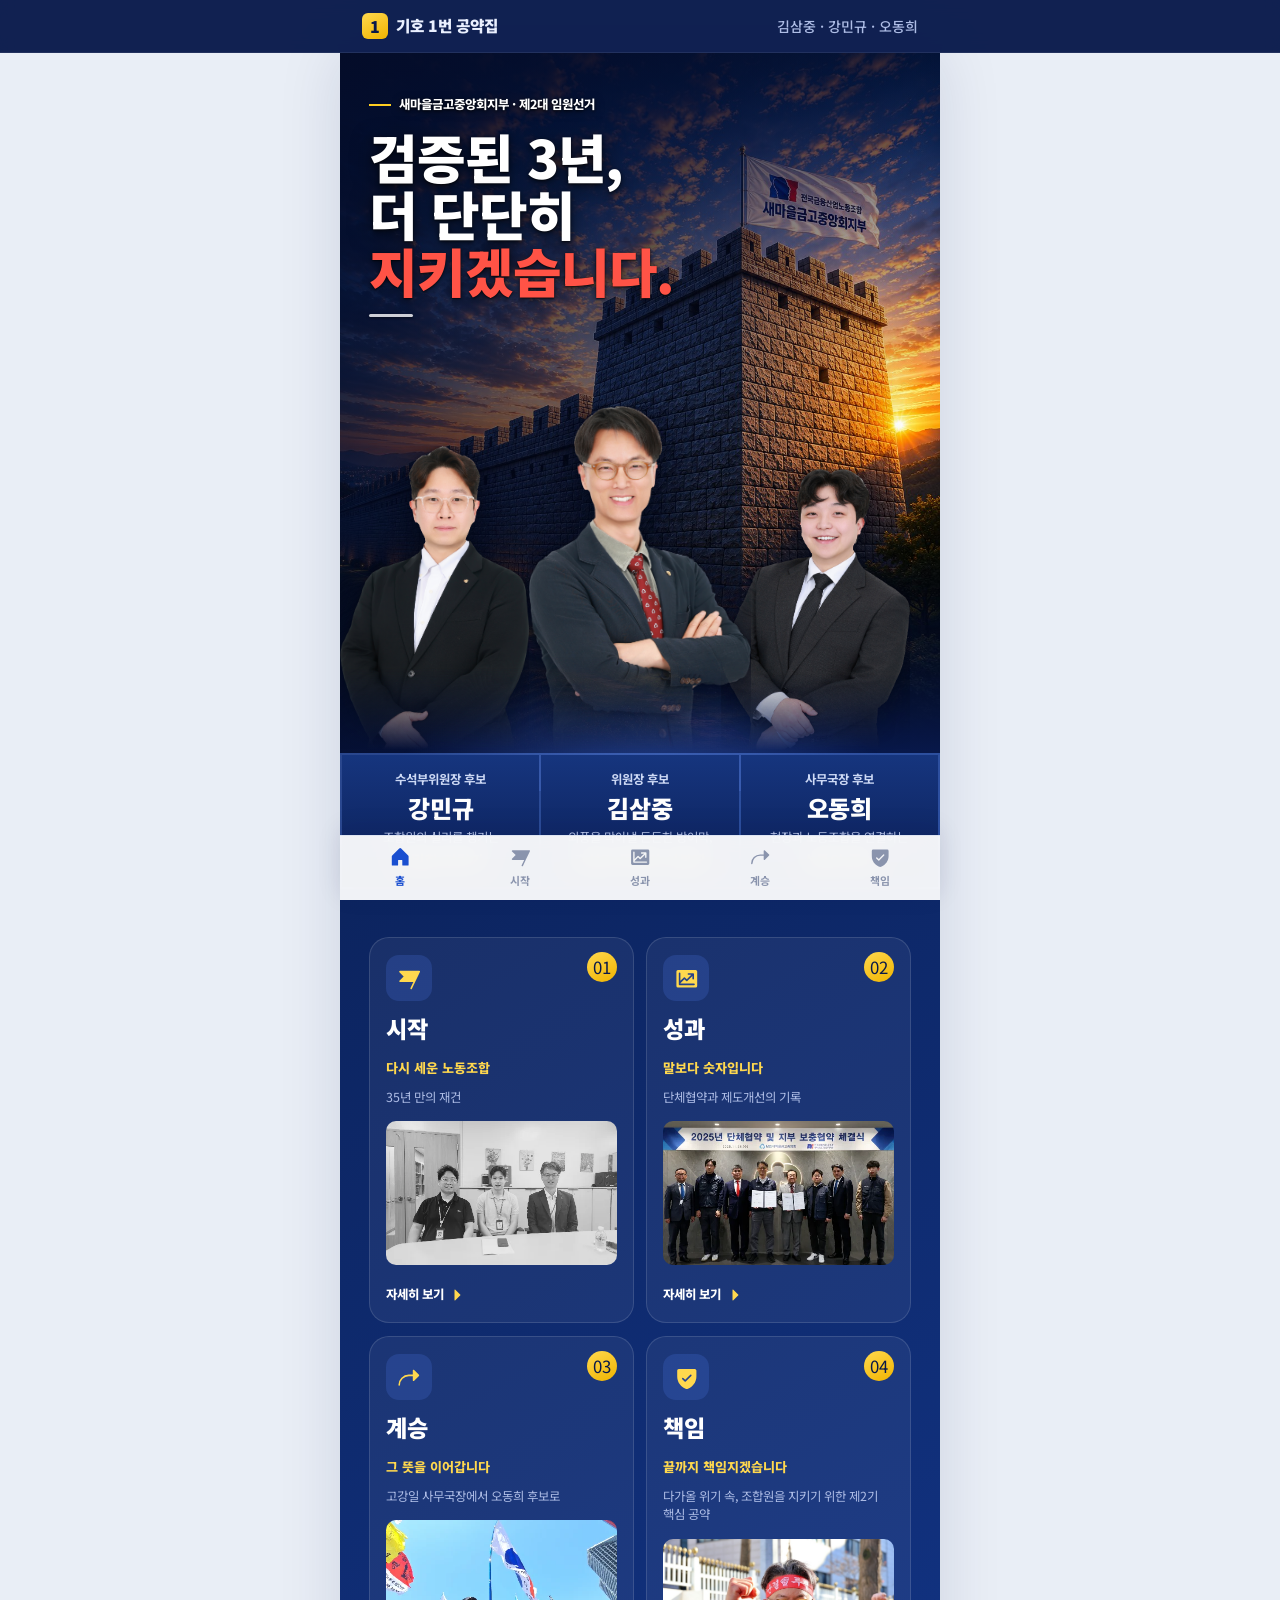
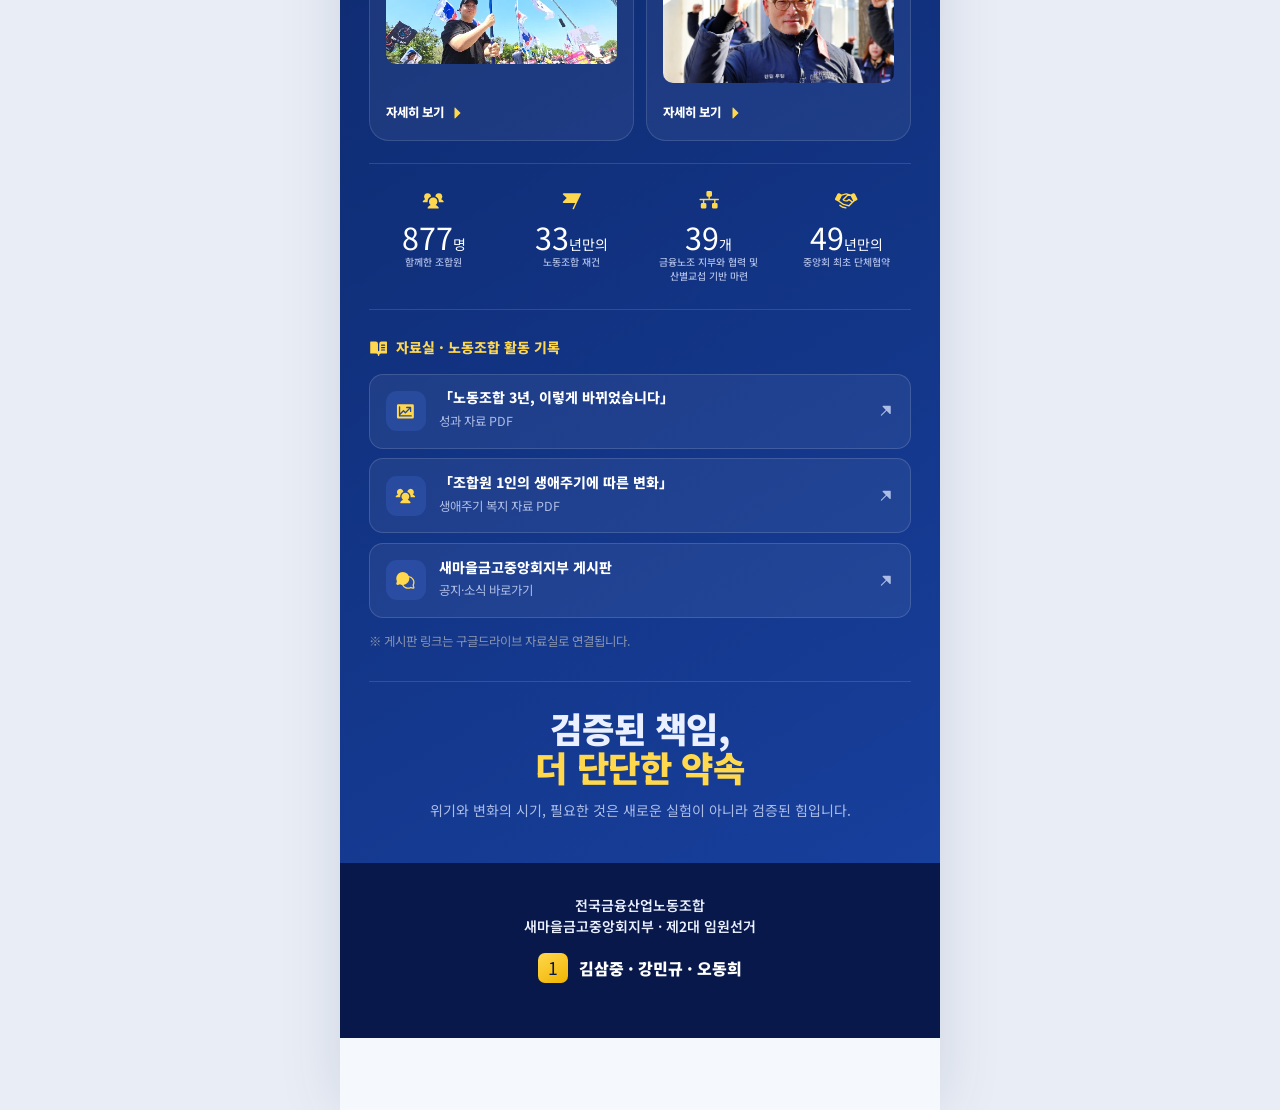
==== commit 2879b4cd: "섹션별 상세 페이지 추가 및 index 정리 - 신규: page-start / page-record / page-succession / page-pledges - index.htm" ====
--- a/index.html
+++ b/index.html
@@ -5,25 +5,15 @@
 <meta name="viewport" content="width=device-width, initial-scale=1.0, viewport-fit=cover">
 <title>기호1번 김삼중 · 강민규 · 오동희 | 검증된 3년, 더 단단히 지키겠습니다</title>
 <meta name="description" content="검증된 3년, 더 크게 바꾸겠습니다 — 전국금융산업노동조합 새마을금고중앙회지부 제2대 임원선거 기호 1번 온라인 공약집.">
-<meta property="og:title" content="기호 1번 김삼중·강민규·오동희 | 검증된 3년, 더 크게">
+<meta property="og:title" content="기호 1번 김삼중·강민규·오동희 | 검증된 3년, 더 단단히 지키겠습니다">
 <meta property="og:description" content="다시 세운 노동조합, 숫자로 증명한 3년, 그리고 더 큰 변화. 제2기 핵심 공약을 확인하세요.">
 <meta property="og:type" content="website">
 <link rel="preconnect" href="https://fonts.googleapis.com">
 <link rel="preconnect" href="https://fonts.gstatic.com" crossorigin>
 <link href="https://fonts.googleapis.com/css2?family=Noto+Sans+KR:wght@400;500;700;800;900&display=swap" rel="stylesheet">
-<link rel="stylesheet" href="styles/tokens.css">
-<link rel="stylesheet" href="styles/pledgebook.css">
-<link rel="stylesheet" href="styles/icons.css">
-<!-- 오프라인 번들용: JS 문자열로 주입되는 인포그래픽 9장을 끌어올림 -->
-<meta name="ext-resource-dependency" content="assets/infographics/pledge-1.jpg" data-resource-id="pledge1" />
-<meta name="ext-resource-dependency" content="assets/infographics/pledge-2.jpg" data-resource-id="pledge2" />
-<meta name="ext-resource-dependency" content="assets/infographics/pledge-3.jpg" data-resource-id="pledge3" />
-<meta name="ext-resource-dependency" content="assets/infographics/pledge-4.jpg" data-resource-id="pledge4" />
-<meta name="ext-resource-dependency" content="assets/infographics/pledge-5.jpg" data-resource-id="pledge5" />
-<meta name="ext-resource-dependency" content="assets/infographics/pledge-6.jpg" data-resource-id="pledge6" />
-<meta name="ext-resource-dependency" content="assets/infographics/pledge-7.jpg" data-resource-id="pledge7" />
-<meta name="ext-resource-dependency" content="assets/infographics/pledge-8.jpg" data-resource-id="pledge8" />
-<meta name="ext-resource-dependency" content="assets/infographics/pledge-9.jpg" data-resource-id="pledge9" />
+<link rel="stylesheet" href="styles/tokens.css?v=20260603b">
+<link rel="stylesheet" href="styles/pledgebook.css?v=20260603b">
+<link rel="stylesheet" href="styles/icons.css?v=20260603b">
 <template id="__bundler_thumbnail" data-bg-color="#0c245f">
   <svg viewBox="0 0 1200 800" xmlns="http://www.w3.org/2000/svg">
     <rect width="1200" height="800" fill="#0c245f"/>
@@ -35,7 +25,6 @@
 </head>
 <body>
 
-<!-- ===================== TOP BAR ===================== -->
 <header class="topbar">
   <div class="topbar__inner">
     <div class="topbar__mark"><span class="topbar__num">1</span><span>기호 1번 공약집</span></div>
@@ -58,7 +47,6 @@
           <span class="l3" style="font-family: &quot;Noto Sans KR&quot;">지키겠습니다.</span>
         </h1>
         <div class="hero__rule"></div>
-
       </div>
       <div class="hero__trio">
         <span class="hero__trioground" aria-hidden="true"></span>
@@ -93,7 +81,7 @@
     </div>
   </section>
 
-  <!-- ===================== HOME · HUB (4 nav cards) ===================== -->
+  <!-- ===================== HOME · HUB ===================== -->
   <section class="hub" aria-label="섹션 바로가기">
     <div class="hub__grid">
       <button class="navcard" data-goto="start">
@@ -141,17 +129,17 @@
 
     <div class="hublinks">
       <div class="hublinks__head"><i class="ic ic-book-open-text"></i>자료실 · 노동조합 활동 기록</div>
-      <a class="hublink" href="assets/docs/union-3years.pdf" target="_blank" rel="noopener" data-link="pdf-3year">
+      <a class="hublink" href="assets/docs/union-3years.pdf" target="_blank" rel="noopener">
         <span class="hublink__ic"><i class="ic ic-chart-line-up"></i></span>
         <span class="hublink__tx"><b>「노동조합 3년, 이렇게 바뀌었습니다」</b><span>성과 자료 PDF</span></span>
         <i class="ic ic-arrow-up-right hublink__go"></i>
       </a>
-      <a class="hublink" href="assets/docs/member-lifecycle.pdf" target="_blank" rel="noopener" data-link="pdf-lifecycle">
+      <a class="hublink" href="assets/docs/member-lifecycle.pdf" target="_blank" rel="noopener">
         <span class="hublink__ic"><i class="ic ic-users-three"></i></span>
         <span class="hublink__tx"><b>「조합원 1인의 생애주기에 따른 변화」</b><span>생애주기 복지 자료 PDF</span></span>
         <i class="ic ic-arrow-up-right hublink__go"></i>
       </a>
-      <a class="hublink" href="https://drive.google.com/drive/folders/1-hLz57IZy63vz41hEnz3218zx8fWOAgb" target="_blank" rel="noopener" data-link="board">
+      <a class="hublink" href="https://drive.google.com/drive/folders/1-hLz57IZy63vz41hEnz3218zx8fWOAgb" target="_blank" rel="noopener">
         <span class="hublink__ic"><i class="ic ic-chats-circle"></i></span>
         <span class="hublink__tx"><b>새마을금고중앙회지부 게시판</b><span>공지·소식 바로가기</span></span>
         <i class="ic ic-arrow-up-right hublink__go"></i>
@@ -165,147 +153,24 @@
     </div>
   </section>
 
-  <!-- ===================== 시작 — 다시 세운 노동조합 ===================== -->
-  <section class="sec sec--tint" id="start" data-screen-label="시작">
-    <div class="sec__head">
-      <span class="kicker"><i class="ic ic-flag-banner"></i>시작 · 다시 세운 노동조합</span>
-      <h2 class="sec__title">2023년,<br><span class="red">다시 시작</span>했습니다</h2>
-      <p class="sec__lead">조합원들의 열망으로, 멈춰 있던 노동조합이 다시 출범했습니다.</p>
-    </div>
-
-    <figure class="story__hero">
-      <img src="assets/story-start.webp" alt="노동조합 재건 / 출범 사진">
-      <figcaption class="story__hero-cap"><span class="story__hero-date">2023년 7월</span><br>지하 1층 옛 직원협의회 사무실에서 노동조합 재건의 시작을 기록한<br>초대 집행부의 첫 흑백 사진<br><small>(강민규 수석부위원장, 고강일 사무국장, 김삼중 위원장)</small></figcaption>
-      <div class="story__hero-extra">
-        <img src="assets/story-extra-2.png" alt="노동조합 사무실 개소 및 창립 1주년 기념">
-        <img src="assets/story-extra-1.png" alt="창립 2주년 기념식">
-      </div>
-    </figure>
-
-    <div class="story__stat">
-      <div class="big">35<small>년</small></div>
-      <div class="lbl">동안 없었던 노동조합,<br>조합원의 손으로 다시 세웠습니다</div>
-    </div>
-
-    <p class="story__body">35년 동안 없었던 노동조합.
-조합원들의 열망으로 노동조합이 다시 출범했습니다.</p>
-
-    <div class="founders founders--text">
-      <p class="founders__names"><b>김삼중</b> 위원장,<br><b>강민규</b> 수석부위원장,<br><b>고강일</b> 사무국장은</p>
-      <p class="founders__note">초대 집행부를 구성하여 <b>노동조합 재건의 길</b>을 함께 걸었습니다.</p>
-    </div>
-  </section>
-
-  <!-- ===================== 성과 — 숫자가 증명합니다 ===================== -->
-  <section class="sec" id="record" data-screen-label="성과">
-    <div class="sec__head">
-      <span class="kicker"><i class="ic ic-chart-line-up"></i>성과 · 숫자가 증명합니다</span>
-      <h2 class="sec__title">말보다 <span class="red">숫자</span>가 증명합니다</h2>
-      <p class="sec__lead">제1기 집행부가 단체협약과 교섭으로 실제로 바꿔낸 성과입니다.</p>
-    </div>
-
-    <div class="sec__sub reveal" style="margin-top:.4rem">
-      <span class="kicker kicker--plain"><i class="ic ic-seal-check"></i>검증된 성과 하이라이트</span>
-      <h3 class="sub__title">기존에서 <span class="red">이만큼</span> 바꿨습니다</h3>
-    </div>
-    <div class="ba-grid reveal" id="highlights"></div>
-
-    <div class="achv-more reveal">
-      <button class="achv-toggle" id="achv-toggle" aria-expanded="false">
-        <i class="ic ic-caret-right"></i><span class="label">검증된 성과 32건 전체 보기</span>
-      </button>
-      <div class="achv-list" id="achv-list" hidden></div>
-    </div>
-
-    <div class="record__photos reveal">
-      <img src="assets/record-extra-1.png" alt="새마을금고중앙회 사내카페 오픈">
-      <img src="assets/record-extra-2.png" alt="2024년 임금교섭 상견례">
-      <img src="assets/record-extra-3.png" alt="2025년 단체협약 체결식">
-    </div>
-  </section>
-
-  <!-- ===================== 계승 — 그 열정을 이어서 ===================== -->
-  <section class="sec sec--tint" id="succession" data-screen-label="계승">
-    <div class="sec__head">
-      <span class="kicker"><i class="ic ic-arrow-bend-up-right"></i>계승 · 그 열정을 이어서</span>
-      <h2 class="sec__title">함께했던 동지가,<br>이제 <span class="red">새로운 책임</span>으로</h2>
-      <p class="sec__lead">제1대 조합이 함께 걸어온 3년, 그리고 오동희 후보에 대한 이야기입니다.</p>
-    </div>
-
-    <div class="letter">
-      <span class="letter__quote"><i class="ic ic-quotes"></i></span>
-      <div class="letter__from">제1대 조합이 바라본 오동희 후보</div>
-      <div class="succ__lead succ__lead--inline">
-        <div class="succ__photo succ__photo--frame"><img src="assets/cand-oh-succession.png" alt="신임 사무국장 후보 오동희" style="width: 300px; height: 100px"></div>
-        <div class="succ__meta">
-          <span class="role">신임 사무국장 후보</span>
-          <div class="name">오동희 <small>2020년 입사</small></div>
-          <p class="tag">현장과 노동조합을 잇는 <b>소통의 중심</b>,<br>제2기의 새로운 실무 책임을 맡습니다.</p>
-        </div>
-      </div>
-      <div class="letter__body" id="letter-body">
-        <p>조합원 여러분 안녕하십니까. 초대 노동조합이 조합원 여러분과 함께한 시간이 어느덧 3년이 되었습니다.</p>
-        <p>23년 대내외적으로 혼란스러웠던 시기에 중앙회에서 우리 스스로를 지키기 위해 노동조합을 만든 것 자체가 큰 의미가 있는 일이지만, 조합이 힘을 키우고 발전하려면 사용자측과의 정보비대칭을 완화해야 하고 조합이 <b>데이터와 논리로 사측과 대응하는 체력</b>을 길러야 했습니다.</p>
-        <p>지난 3년은 도전의 연속이었습니다. 조합 운영을 위한 각종 규정 제정, 분회 및 대의원 구성, 조합비 현실화, 단체협약 초안 작성, 수십 차례의 단체협약 소실무교섭과 본교섭, 최초 임금교섭안 작성 및 기획, 창립 2주년 기념행사 개최, 각종 노사협의회 대응, 그리고 마침내 <b>단체협약 체결</b>까지. 어느 하나 쉬운 일은 없었습니다.</p>
-        <p>초대 집행부는 머리를 맞대고 내부적으로 치열한 토론과 방향설정을 통해 노동조합 재건의 길을 걸어왔고, 이 길은 운영위원, 대의원 그리고 조합원 여러분의 힘이 있었기에 가능했습니다.</p>
-        <p>또한 단체교섭 소식, 임금교섭 소식, 카드뉴스, 각종 안내문과 최근 「노동조합 3년, 이렇게 변화했습니다」, 「조합원 1인의 생애주기에 따른 변화」 자료까지 조합에서 발송한 대부분의 안내자료에는 가장 중요한 기준이 있습니다. 바로 <b>‘조합원의 눈높이’</b>입니다.</p>
-        <p>복잡한 내용을 쉽게 설명하고, 데이터를 근거로 제시하며, 조합원 여러분이 궁금해하는 부분에 답할 수 있는 노동조합을 만들기 위해 노력했습니다. 운영위원 단톡방 및 연락체계를 구축하여 중요사항 및 이슈사항들을 항상 운영위원 및 전조합원에게 알려왔으며, 운영위원을 통한 대의적 의견 수렴절차를 항상 거쳤으며 그 결과로 도출된 의사결정들은 집행부만의 조합이 아닌 <b>모두를 위한 노동조합</b>의 정당성을 더해주었습니다.</p>
-        <p>그 결과 지금 노동조합은 사측이 전수 데이터를 제공하지 않더라도 상당한 수준의 분석과 정책 검토가 가능한 역량을 갖추게 되었습니다. 이는 앞으로도 노동조합의 중요한 자산이 될 것입니다.</p>
-        <p>3년 동안 노동조합의 기반을 만드는 데 많은 역량을 쏟아부었습니다. 다만 돌이켜보면 조합원 고충상담과 의견수렴 등 현장과 직접 소통하는 활동은 스스로 목표를 설정했던 것만큼 충분히 하지 못했던 아쉬움도 있습니다. 그래서 앞으로의 노동조합에는 <b>현장과 조합을 더욱 가깝게 연결할 수 있는 사람</b>이 필요하다고 생각합니다.</p>
-        <p>초대 조합이 가까이에서 지켜본 <b>오동희 사무국장 후보</b>는 바로 그런 사람입니다. 현업으로 바쁜 와중에도 결코 쉽지 않은 노동조합 활동에 스스로 참여하며 대외협력본부장으로서 많은 역할을 해왔습니다. 조합원의 목소리를 듣기 위해 노력하는 모습, 맡은 일을 책임 있게 추진하는 모습, 그리고 노동조합의 미래에 대해 고민하는 모습을 보며 언젠가는 더 큰 역할을 맡을 준비가 되어 있는 사람이라고 생각했습니다.</p>
-        <p>노동조합은 특정 개인이 만드는 조직이 아닙니다. <b>35년 만에 다시 세운 노동조합의 정신과 경험은 계속 이어져야 합니다.</b> 지난 3년 동안 함께 만들어온 노동조합의 경험과 성과를 이어가는 일에 있어 오동희 후보가 충분히 그 역할을 해낼 수 있다고 믿습니다.</p>
-        <p>초대 조합은 오동희 후보가 현장과 조합을 더욱 가깝게 연결하고, 조합원들의 목소리를 더욱 세심하게 담아낼 것이라고 확신합니다.</p>
-        <p>조합원 여러분의 <b>올바른 선택</b>을 부탁드립니다.</p>
-      </div>
-      <div class="letter__sign">제1대 조합 드림</div>
-      <figure class="letter__img"><img src="assets/letter-bottom.png" alt="계승 관련 이미지"></figure>
-    </div>
-  </section>
-
-  <!-- ===================== 책임 — 끝까지 책임지겠습니다 (제2기 핵심 공약) ===================== -->
-  <section class="sec sec--navy" id="pledges" data-screen-label="책임">
-    <div class="sec__head">
-      <span class="kicker"><i class="ic ic-shield-check"></i>책임 · 끝까지 책임지겠습니다</span>
-      <h2 class="sec__title">조합원과의 <span class="red">네 가지 약속</span></h2>
-      <p class="sec__lead">조합원의 삶, 일터, 중앙회의 미래를 끝까지 책임지겠습니다.</p>
-    </div>
-    <div class="cat-list" id="cat-list"></div>
-  </section>
-
-  <!-- ===================== FOOTER ===================== -->
   <footer class="foot">
     <div class="foot__org">전국금융산업노동조합<br>새마을금고중앙회지부 · 제2대 임원선거</div>
     <div class="foot__id"><span class="num">1</span><span class="nm">김삼중 · 강민규 · 오동희</span></div>
-    <p class="foot__note">본 페이지는 기호 1번 후보의 선거 홍보물입니다.</p>
-  </footer>
+    </footer>
 
 </main>
 
 <!-- ===================== BOTTOM NAV ===================== -->
 <nav class="bnav">
-  <button class="bnav__btn active" data-sec="home"><i class="ic ic-house"></i><span>홈</span></button>
-  <button class="bnav__btn" data-sec="start"><i class="ic ic-flag-banner"></i><span>시작</span></button>
-  <button class="bnav__btn" data-sec="record"><i class="ic ic-chart-line-up"></i><span>성과</span></button>
-  <button class="bnav__btn" data-sec="succession"><i class="ic ic-arrow-bend-up-right"></i><span>계승</span></button>
-  <button class="bnav__btn" data-sec="pledges"><i class="ic ic-shield-check"></i><span>책임</span></button>
+  <a class="bnav__btn" href="index.html"><i class="ic ic-house"></i><span>홈</span></a>
+  <a class="bnav__btn" href="page-start.html"><i class="ic ic-flag-banner"></i><span>시작</span></a>
+  <a class="bnav__btn" href="page-record.html"><i class="ic ic-chart-line-up"></i><span>성과</span></a>
+  <a class="bnav__btn" href="page-succession.html"><i class="ic ic-arrow-bend-up-right"></i><span>계승</span></a>
+  <a class="bnav__btn" href="page-pledges.html"><i class="ic ic-shield-check"></i><span>책임</span></a>
 </nav>
 
-<!-- ===================== LIGHTBOX ===================== -->
-<div class="lb" id="lightbox" aria-hidden="true">
-  <div class="lb__bar">
-    <span class="lb__count"><span id="lb-cur">1</span> / <span id="lb-total">9</span></span>
-    <button class="lb__close" aria-label="닫기"><i class="ic ic-x"></i></button>
-  </div>
-  <div class="lb__stage">
-    <button class="lb__nav lb__prev" aria-label="이전"><i class="ic ic-caret-left"></i></button>
-    <img id="lb-img" class="lb__img" alt="공약 인포그래픽">
-    <button class="lb__nav lb__next" aria-label="다음"><i class="ic ic-caret-right"></i></button>
-  </div>
-  <div class="lb__cap" id="lb-cap"></div>
-</div>
-
-<script src="data/icons.js"></script>
-<script src="data/content.js"></script>
+<script src="data/icons.js?v=20260603b"></script>
+<script src="data/content.js?v=20260603b"></script>
 </body>
 </html>
 
--- a/styles/pledgebook.css
+++ b/styles/pledgebook.css
@@ -336,6 +336,13 @@
   @keyframes heroUp { from { opacity: 0; transform: translateY(16px); } to { opacity: 1; transform: none; } }
 }
 
+/* Page entrance animation */
+@keyframes pageIn { from { opacity: 0; transform: translateY(10px); } to { opacity: 1; transform: none; } }
+.app { animation: pageIn .28s ease both; }
+
+/* bnav as <a> links */
+.bnav__btn { text-decoration: none; -webkit-tap-highlight-color: transparent; }
+
 /* Desktop niceties */
 @media (min-width: 640px) {
   body { padding: 0; }
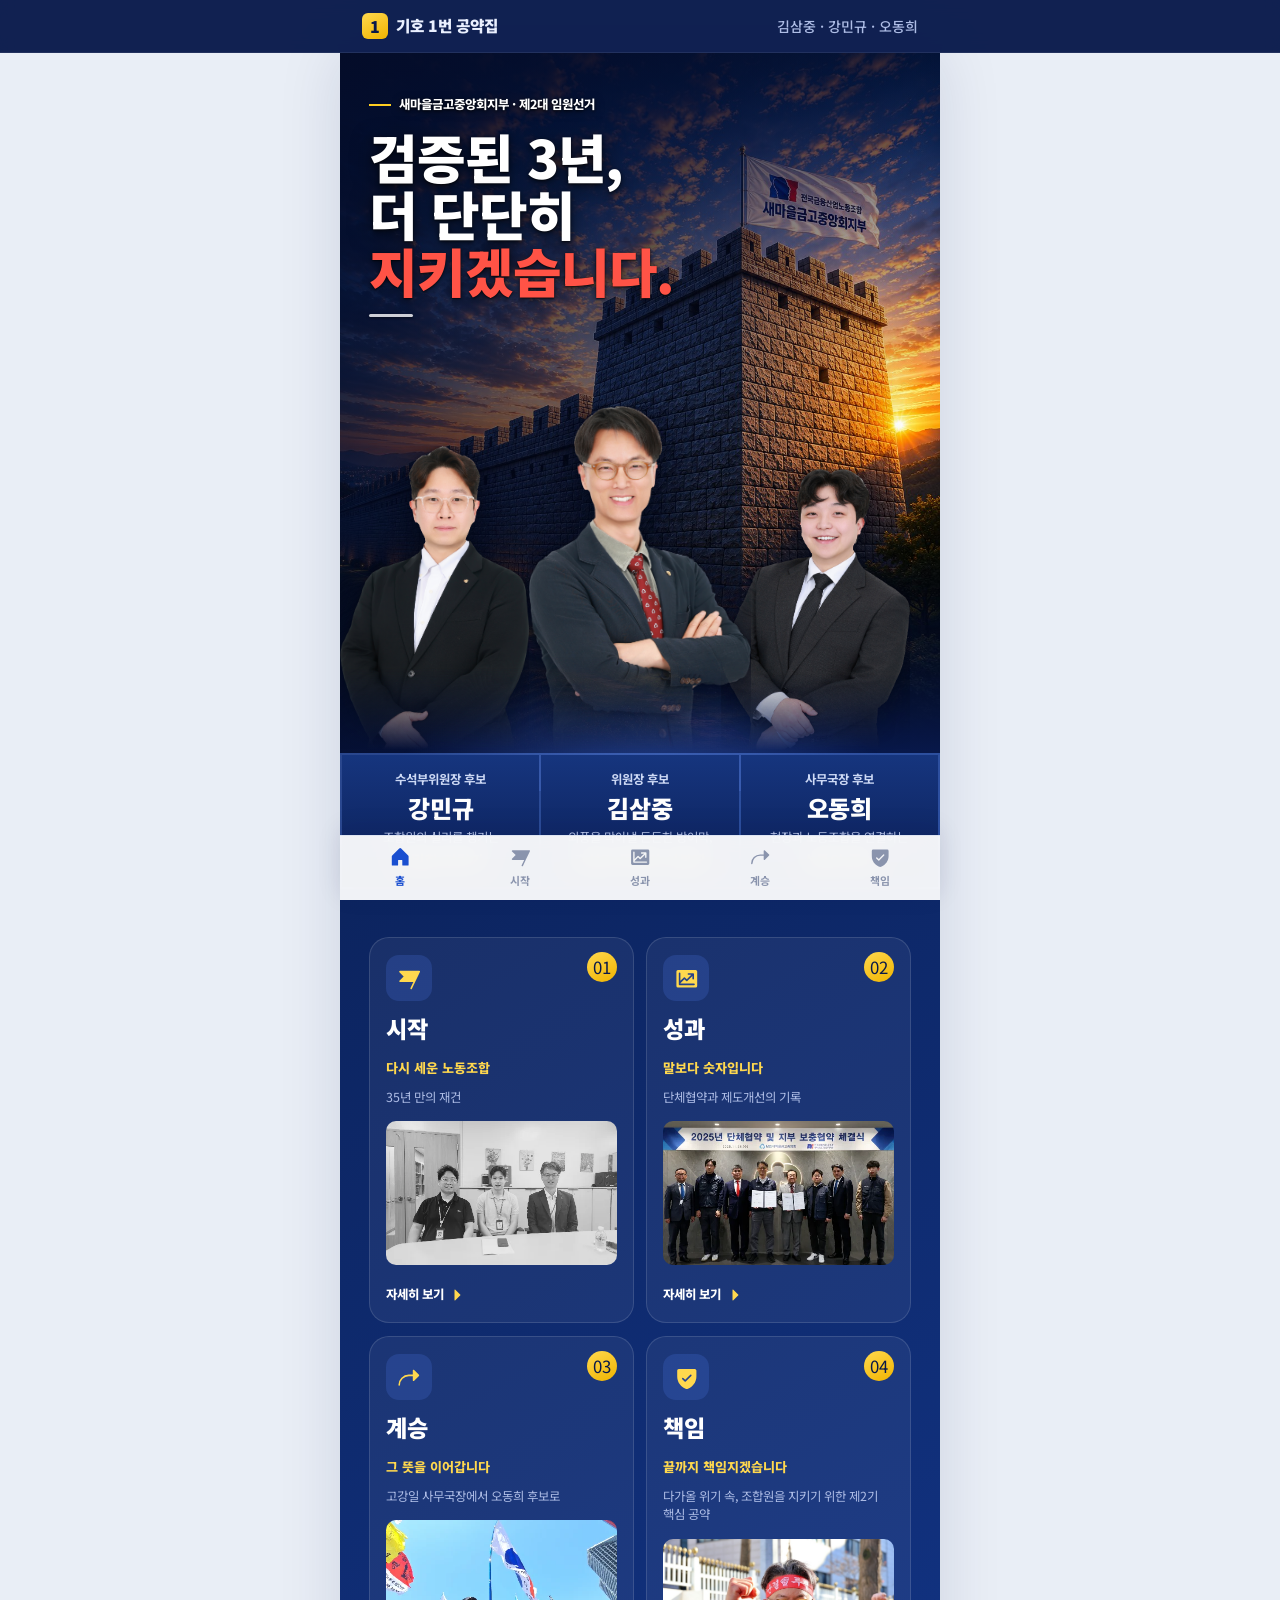
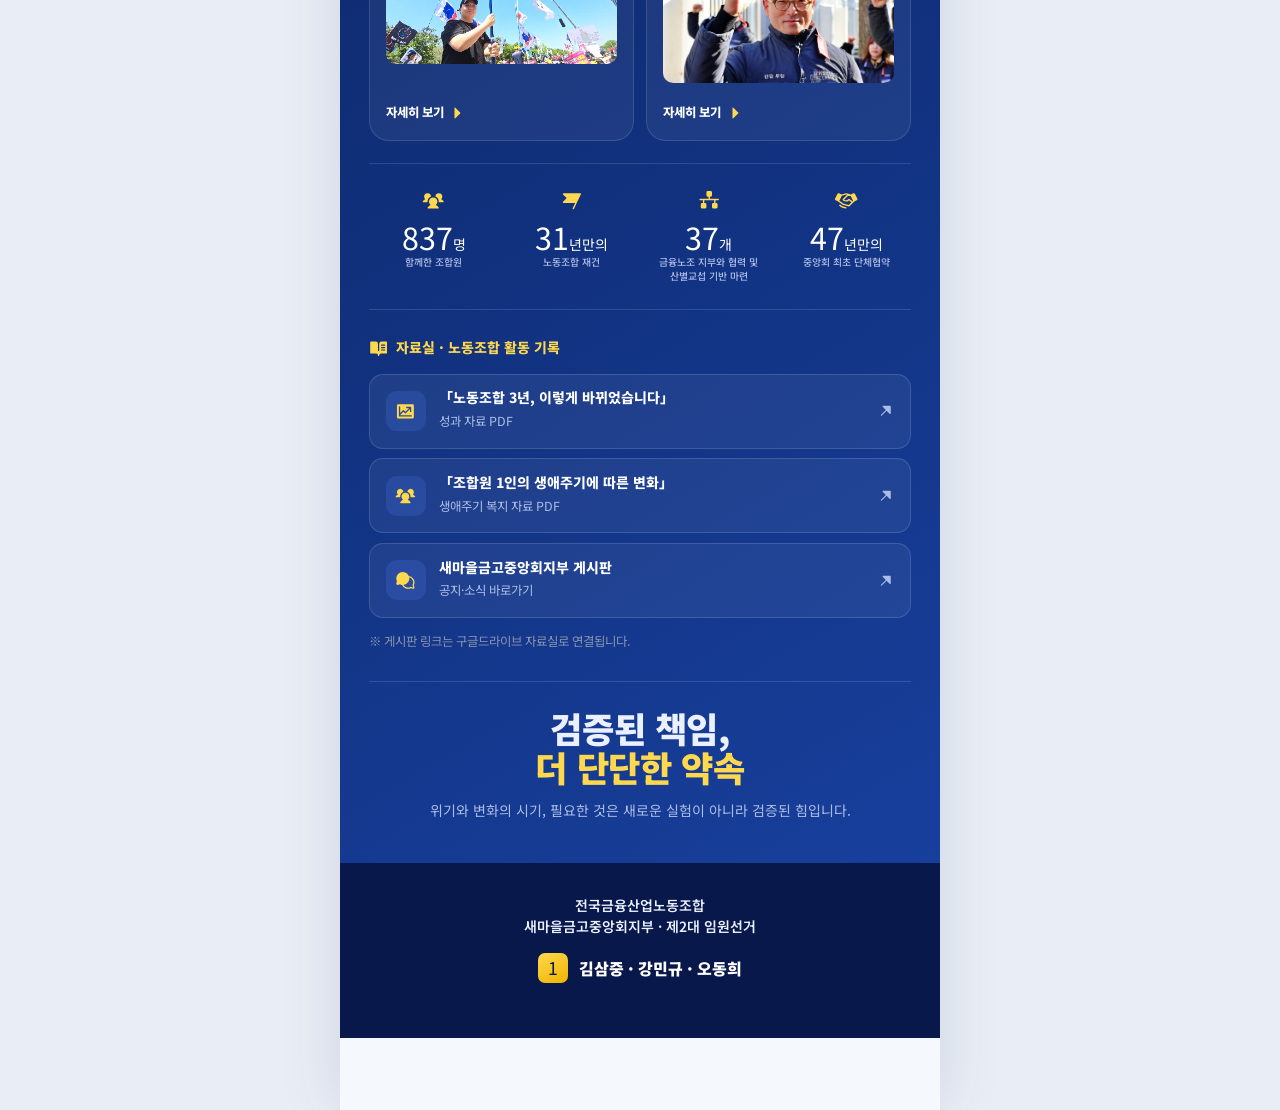
==== commit 78055760: "생활/성과 섹션 이미지 추가 및 콘텐츠 보강 - 신규 이미지: life-extra-4~6, record-extra-4 - content.js, pledgebook.css 및 전 H" ====
--- a/index.html
+++ b/index.html
@@ -11,9 +11,9 @@
 <link rel="preconnect" href="https://fonts.googleapis.com">
 <link rel="preconnect" href="https://fonts.gstatic.com" crossorigin>
 <link href="https://fonts.googleapis.com/css2?family=Noto+Sans+KR:wght@400;500;700;800;900&display=swap" rel="stylesheet">
-<link rel="stylesheet" href="styles/tokens.css?v=20260603b">
-<link rel="stylesheet" href="styles/pledgebook.css?v=20260603b">
-<link rel="stylesheet" href="styles/icons.css?v=20260603b">
+<link rel="stylesheet" href="styles/tokens.css?v=20260604">
+<link rel="stylesheet" href="styles/pledgebook.css?v=20260604">
+<link rel="stylesheet" href="styles/icons.css?v=20260604">
 <template id="__bundler_thumbnail" data-bg-color="#0c245f">
   <svg viewBox="0 0 1200 800" xmlns="http://www.w3.org/2000/svg">
     <rect width="1200" height="800" fill="#0c245f"/>
@@ -169,8 +169,8 @@
   <a class="bnav__btn" href="page-pledges.html"><i class="ic ic-shield-check"></i><span>책임</span></a>
 </nav>
 
-<script src="data/icons.js?v=20260603b"></script>
-<script src="data/content.js?v=20260603b"></script>
+<script src="data/icons.js?v=20260604"></script>
+<script src="data/content.js?v=20260604"></script>
 </body>
 </html>
 
--- a/styles/pledgebook.css
+++ b/styles/pledgebook.css
@@ -412,9 +412,9 @@
 .story__hero-date { display: inline-block; font-weight: 800; color: var(--blue-600); margin-right: .4rem; }
 .letter__img { margin-top: 1rem; }
 .letter__img img { width: 100%; border-radius: var(--r-md); display: block; object-fit: cover; }
-.record__photos { display: grid; grid-template-columns: repeat(3, 1fr); gap: .6rem; margin-top: 1.3rem; }
+.record__photos { display: grid; grid-template-columns: repeat(2, 1fr); gap: .6rem; margin-top: 1.3rem; }
 .record__photos img { width: 100%; aspect-ratio: 4/3; object-fit: cover; border-radius: var(--r-md); display: block; }
-@media (max-width: 480px) { .record__photos { grid-template-columns: 1fr 1fr; } }
+@media (max-width: 480px) { .record__photos { grid-template-columns: repeat(2, 1fr); } }
 .story__hero-extra { display: grid; grid-template-columns: 1fr 1fr; gap: .6rem; margin-top: .6rem; }
 .story__hero-extra img { width: 100%; aspect-ratio: 4/3; object-fit: cover; border-radius: var(--r-md); }
 .timeline { display: grid; gap: 0; margin-top: .4rem; }
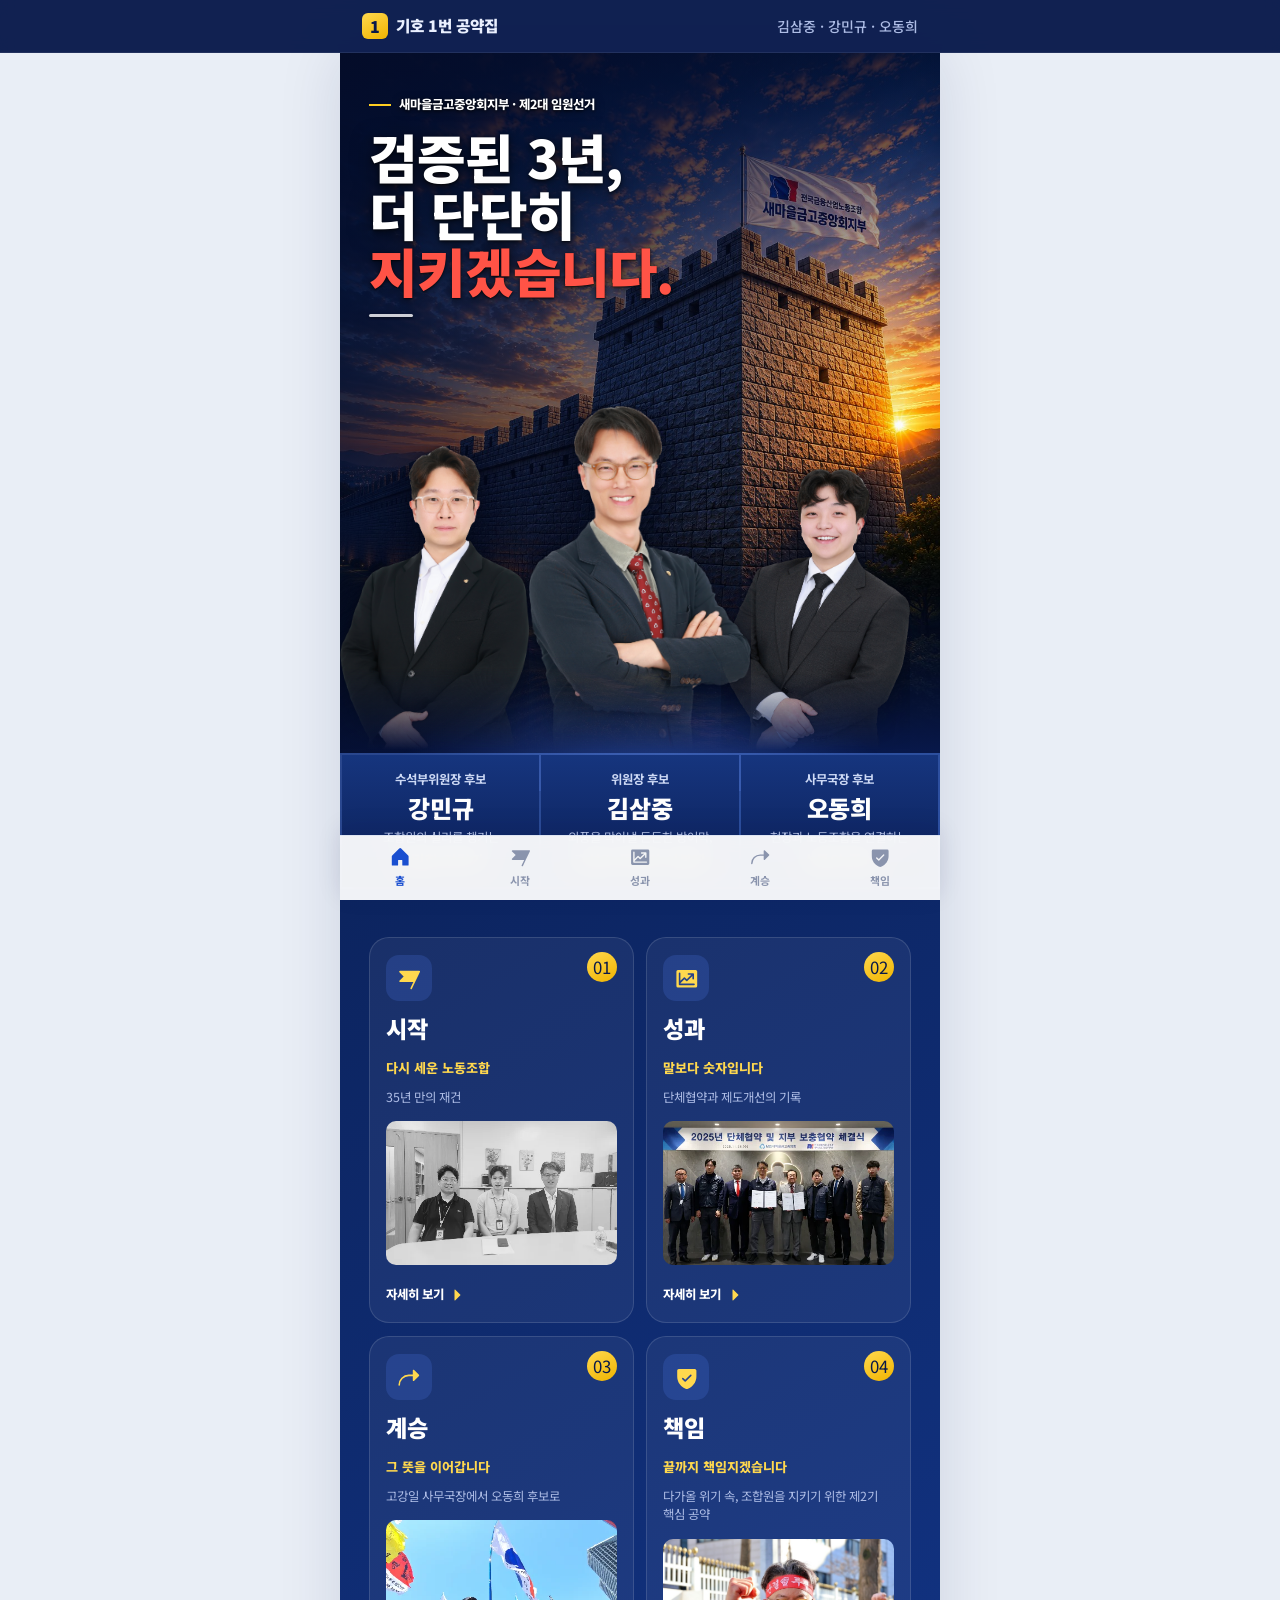
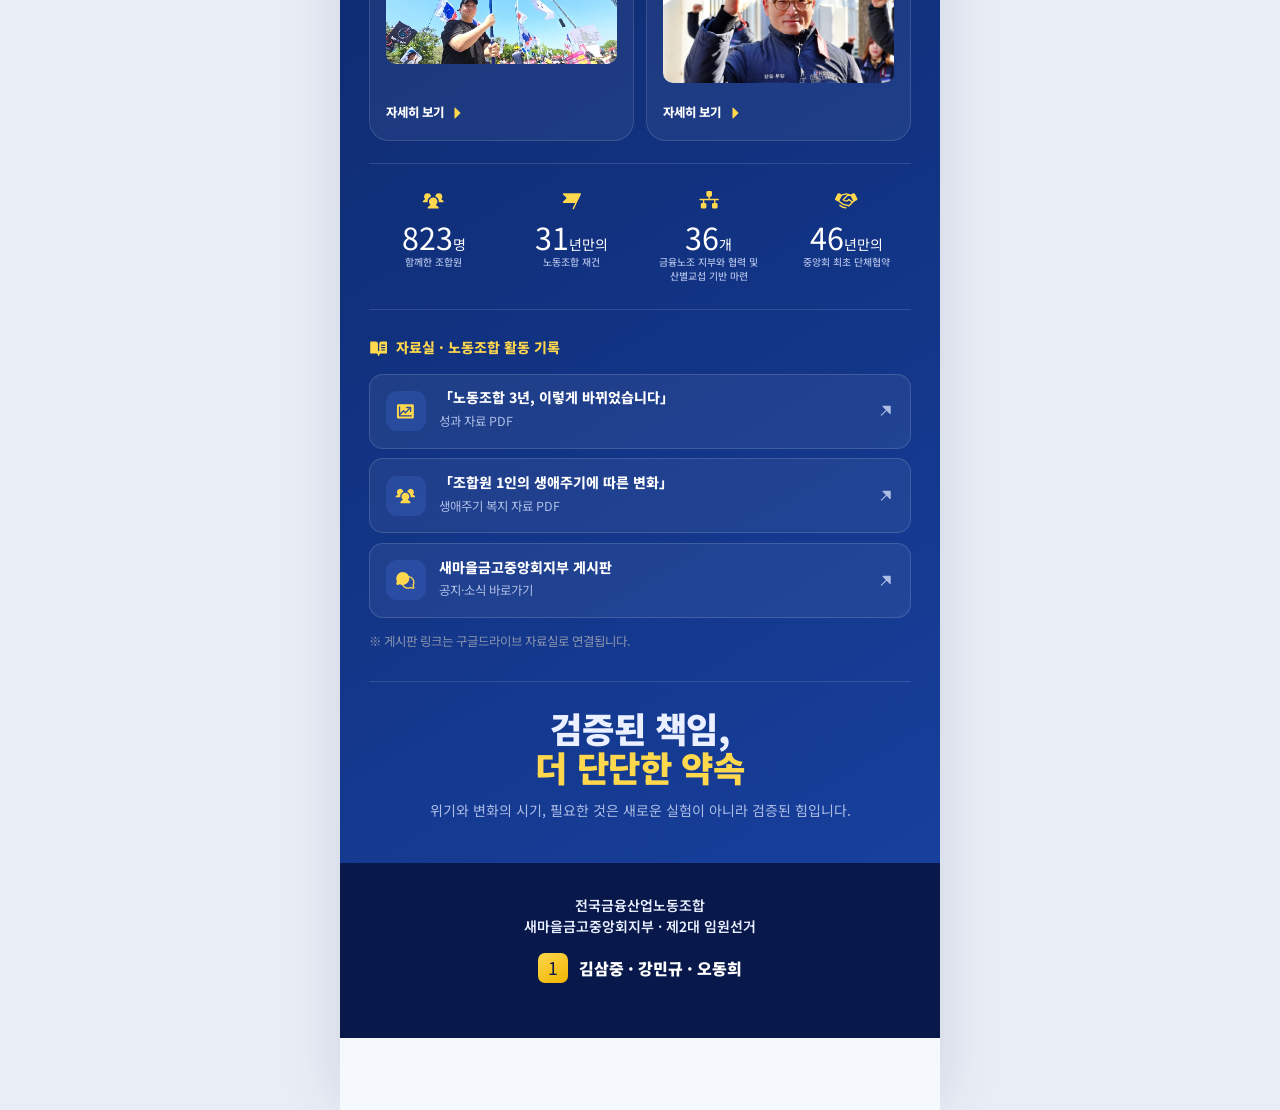
==== commit 7f671c3f: "캐시 무효화 강화: 자동 갱신 cache-guard 도입 - 모든 HTML <head>에 cache-guard 스크립트 주입   → version.json(no-store)과 내장" ====
--- a/index.html
+++ b/index.html
@@ -3,6 +3,9 @@
 <head>
 <meta charset="UTF-8">
 <meta name="viewport" content="width=device-width, initial-scale=1.0, viewport-fit=cover">
+<!-- cache-guard: 새 배포 자동 감지 후 새로고침 (version.json 기준) -->
+<meta http-equiv="Cache-Control" content="no-cache, must-revalidate">
+<script>(function(){var V="20260604-2";try{fetch("version.json?_="+Date.now(),{cache:"no-store"}).then(function(r){return r.json()}).then(function(d){if(d&&d.v&&d.v!==V&&!sessionStorage.getItem("cg_"+d.v)){sessionStorage.setItem("cg_"+d.v,"1");var p=location.pathname;location.replace(p+"?_v="+encodeURIComponent(d.v))}}).catch(function(){})}catch(e){}})();</script>
 <title>기호1번 김삼중 · 강민규 · 오동희 | 검증된 3년, 더 단단히 지키겠습니다</title>
 <meta name="description" content="검증된 3년, 더 크게 바꾸겠습니다 — 전국금융산업노동조합 새마을금고중앙회지부 제2대 임원선거 기호 1번 온라인 공약집.">
 <meta property="og:title" content="기호 1번 김삼중·강민규·오동희 | 검증된 3년, 더 단단히 지키겠습니다">
@@ -11,9 +14,9 @@
 <link rel="preconnect" href="https://fonts.googleapis.com">
 <link rel="preconnect" href="https://fonts.gstatic.com" crossorigin>
 <link href="https://fonts.googleapis.com/css2?family=Noto+Sans+KR:wght@400;500;700;800;900&display=swap" rel="stylesheet">
-<link rel="stylesheet" href="styles/tokens.css?v=20260604">
-<link rel="stylesheet" href="styles/pledgebook.css?v=20260604">
-<link rel="stylesheet" href="styles/icons.css?v=20260604">
+<link rel="stylesheet" href="styles/tokens.css?v=20260604-2">
+<link rel="stylesheet" href="styles/pledgebook.css?v=20260604-2">
+<link rel="stylesheet" href="styles/icons.css?v=20260604-2">
 <template id="__bundler_thumbnail" data-bg-color="#0c245f">
   <svg viewBox="0 0 1200 800" xmlns="http://www.w3.org/2000/svg">
     <rect width="1200" height="800" fill="#0c245f"/>
@@ -169,8 +172,8 @@
   <a class="bnav__btn" href="page-pledges.html"><i class="ic ic-shield-check"></i><span>책임</span></a>
 </nav>
 
-<script src="data/icons.js?v=20260604"></script>
-<script src="data/content.js?v=20260604"></script>
+<script src="data/icons.js?v=20260604-2"></script>
+<script src="data/content.js?v=20260604-2"></script>
 </body>
 </html>
 
